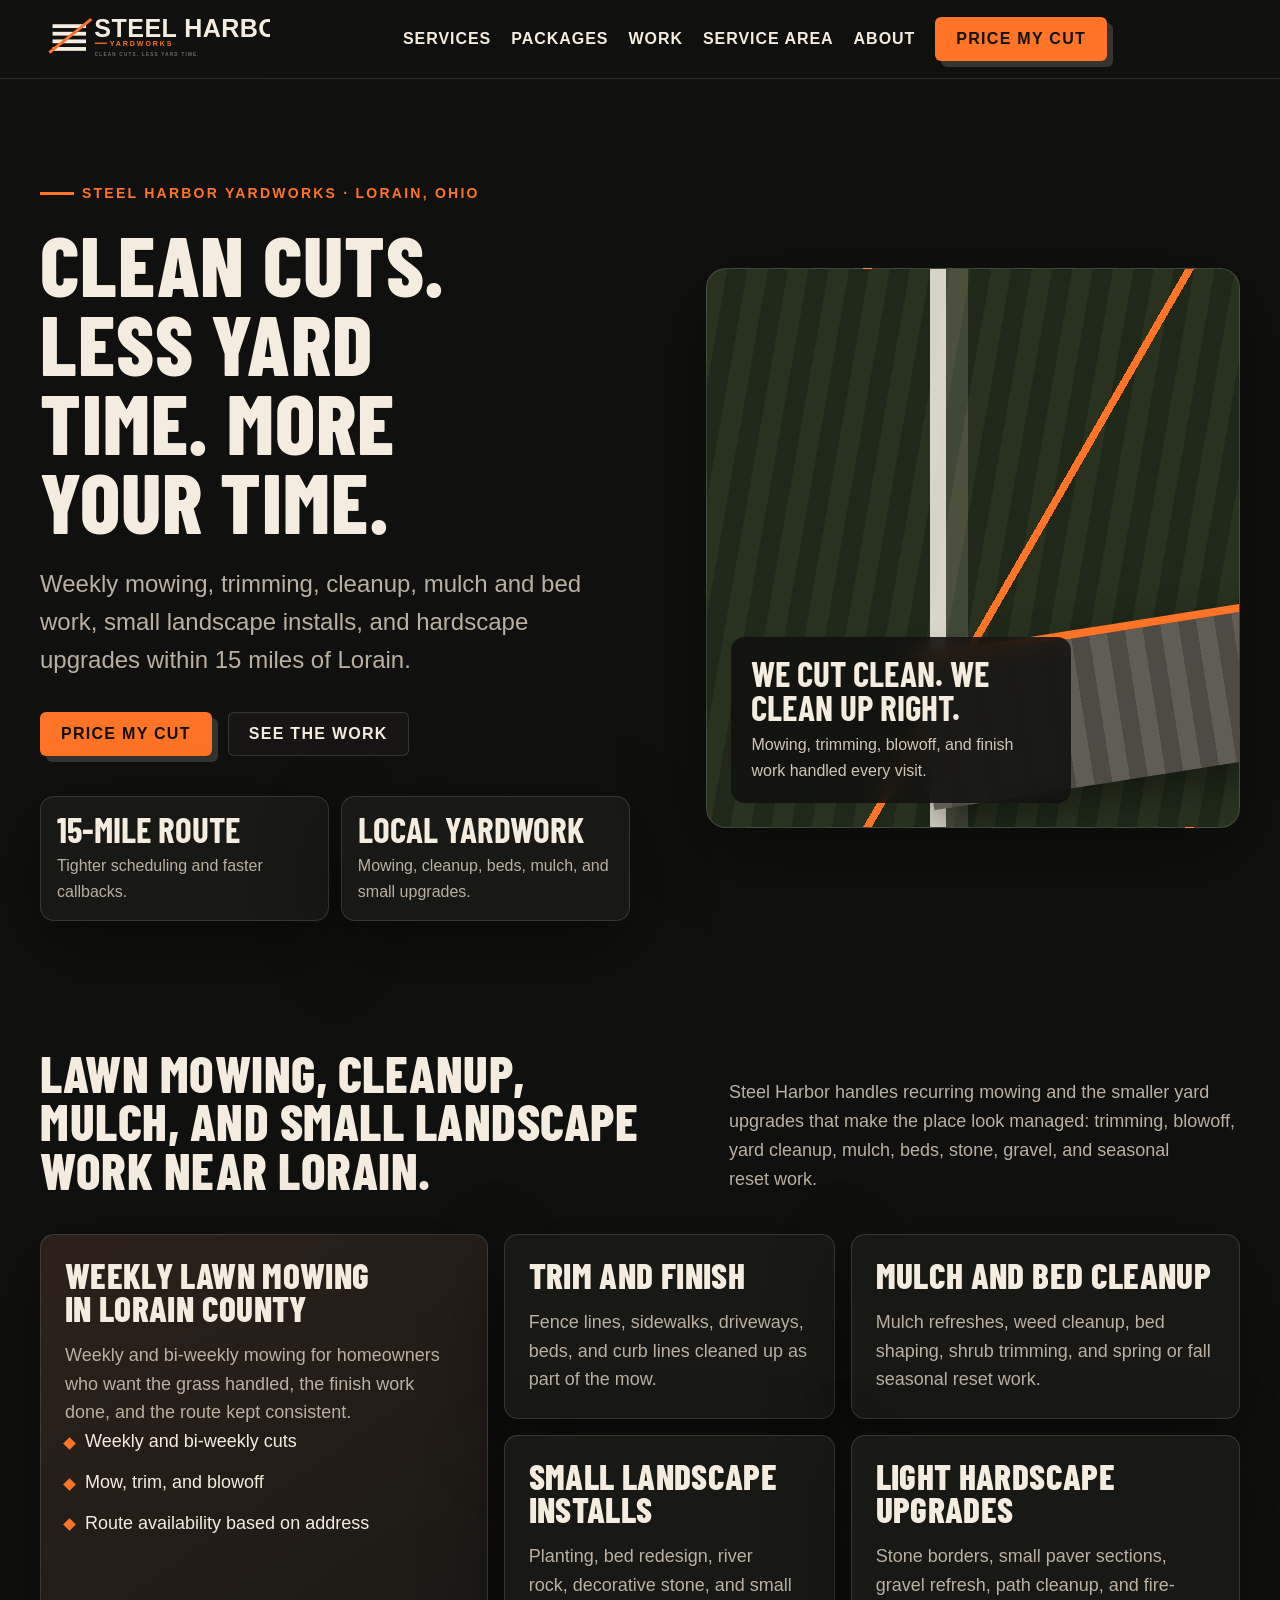
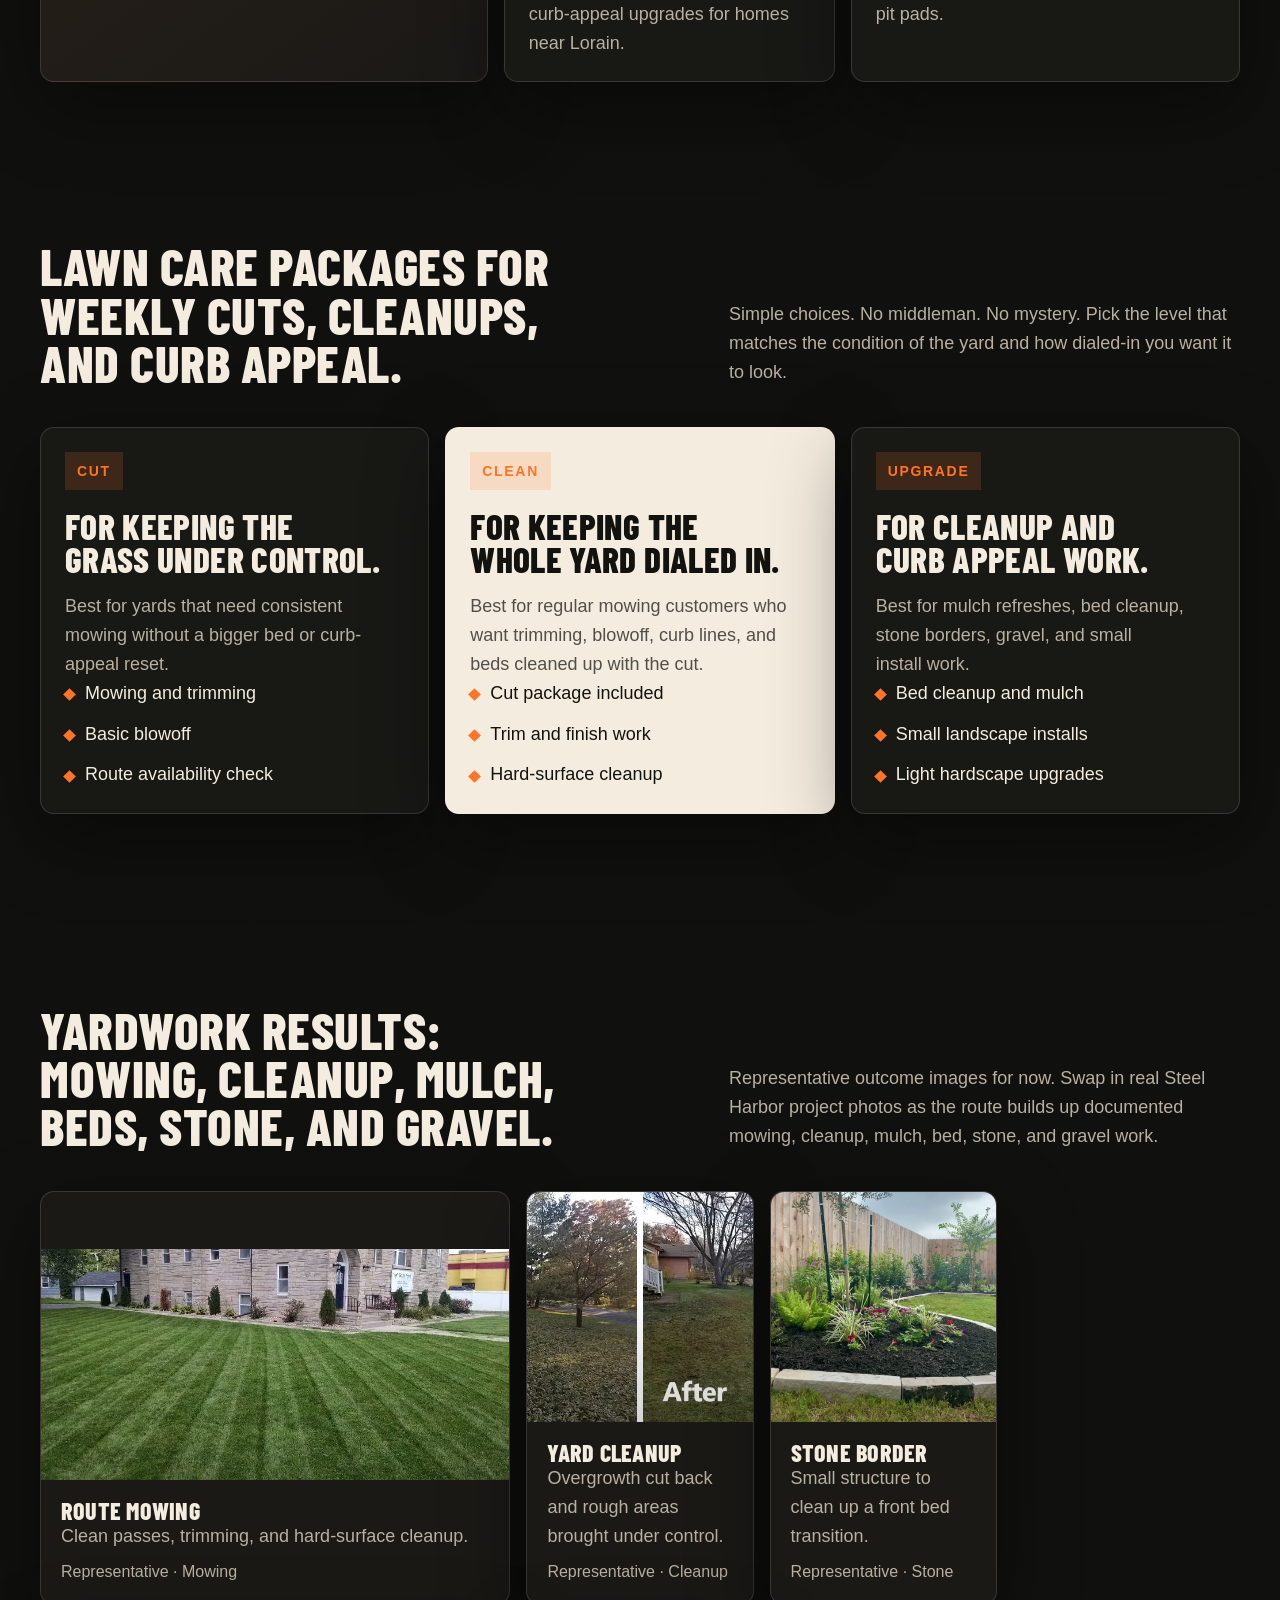
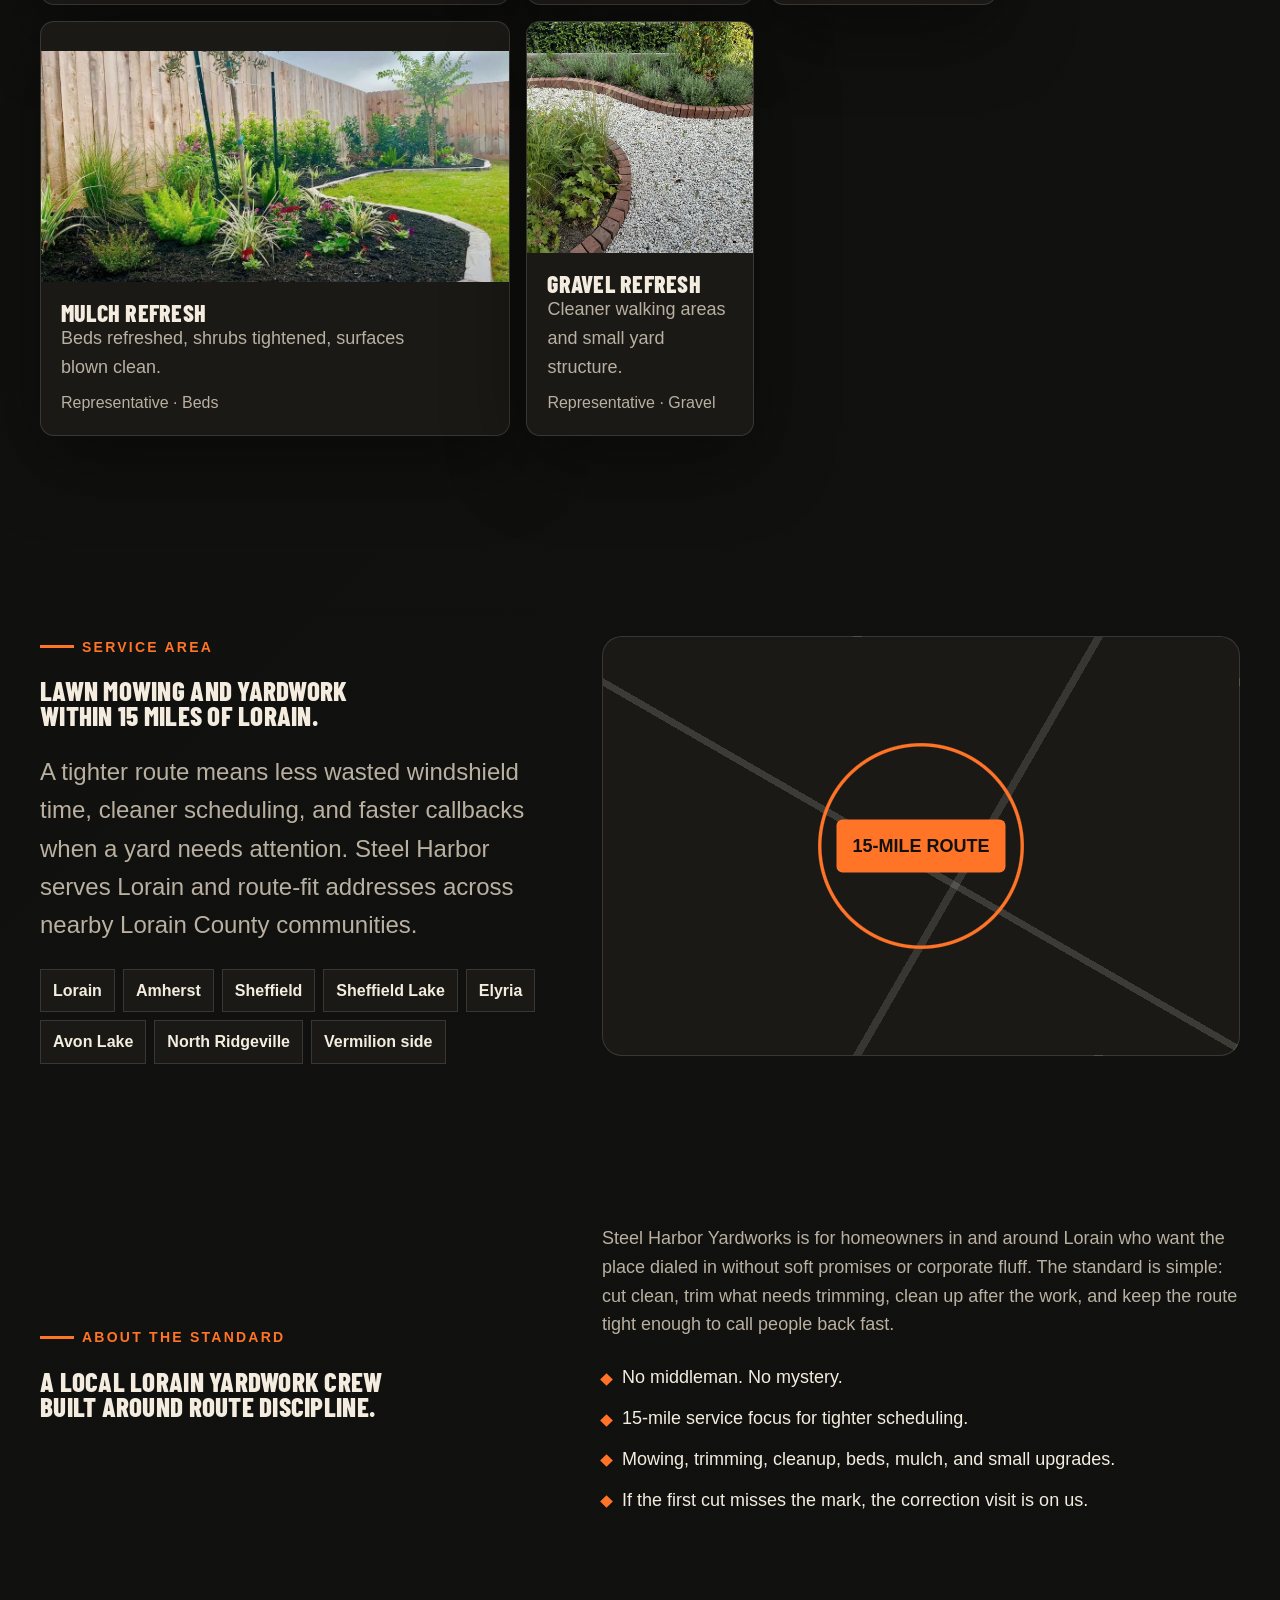
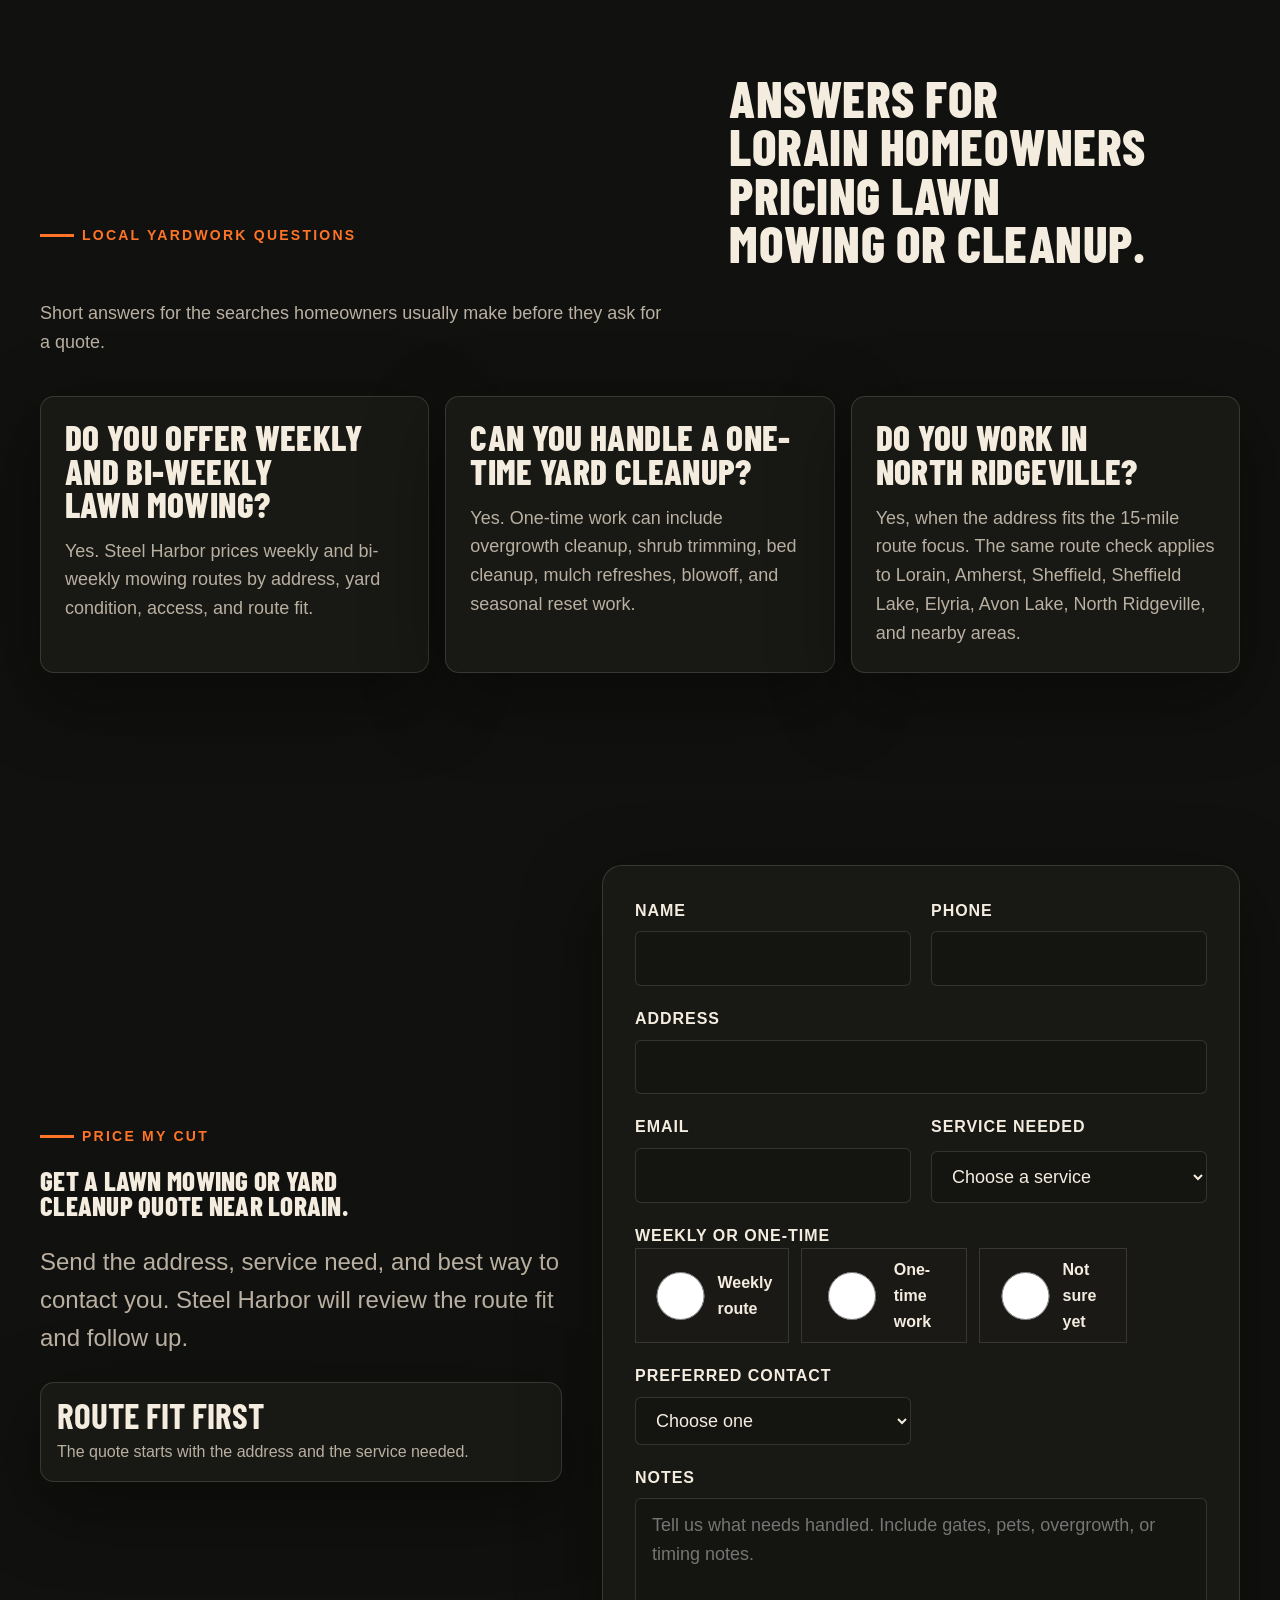
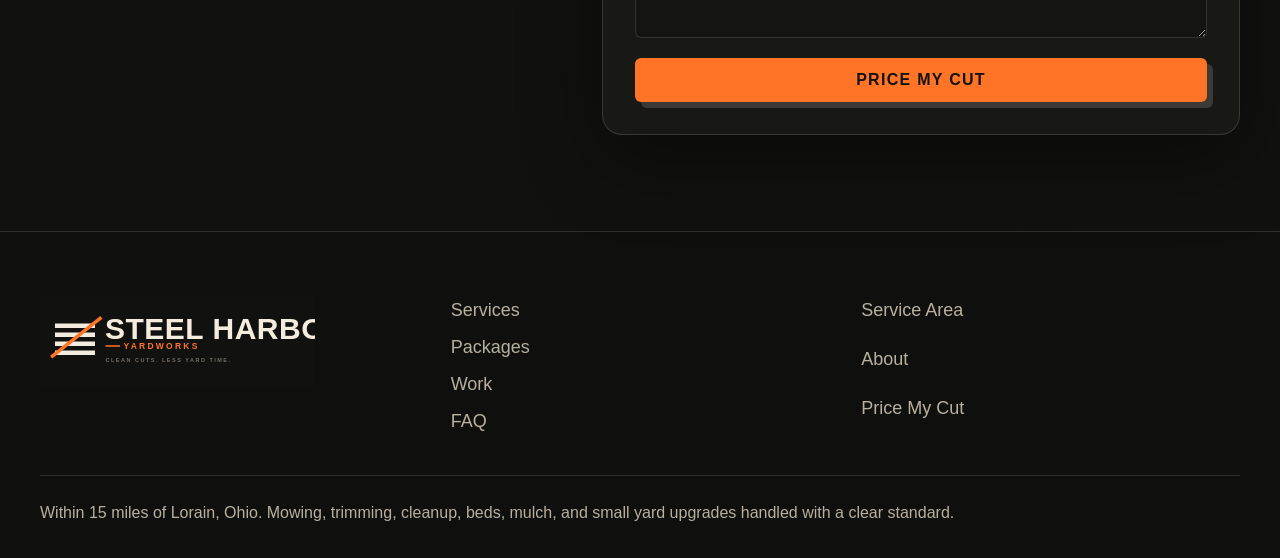
==== index.html @ 4956ce1b "Add supplied Steel Harbor logos and favicon" ====
<!doctype html>
<html lang="en" data-theme="dark">
  <head>
    <meta charset="utf-8" />
    <meta name="viewport" content="width=device-width, initial-scale=1" />
    <title>Lawn Mowing & Yardwork in Lorain, OH | Steel Harbor Yardworks</title>
    <meta name="description" content="Steel Harbor Yardworks provides weekly lawn mowing, trimming, mulch and bed cleanup, seasonal yard cleanup, small landscape installs, and light hardscape upgrades within 15 miles of Lorain, Ohio." />
    <meta name="robots" content="index, follow, max-image-preview:large" />
    <link rel="canonical" href="https://steelharboryardworks.com/" />
    <link rel="icon" href="/favicon.ico" sizes="32x32" />
    <link rel="icon" type="image/png" href="/assets/logos/favicon-192.png" sizes="192x192" />
    <link rel="apple-touch-icon" href="/assets/logos/apple-touch-icon.png" />
    <link rel="manifest" href="/site.webmanifest" />
    <meta property="og:title" content="Lawn Mowing & Yardwork in Lorain, OH | Steel Harbor Yardworks" />
    <meta property="og:description" content="Weekly mowing, cleanup, mulch and bed work, small installs, and light hardscape upgrades within 15 miles of Lorain." />
    <meta property="og:type" content="website" />
    <meta property="og:url" content="https://steelharboryardworks.com/" />
    <meta property="og:image" content="https://steelharboryardworks.com/assets/mowing-stripes.webp" />
    <meta name="twitter:card" content="summary_large_image" />
    <link rel="stylesheet" href="styles.css" />
    <script type="application/ld+json">
      {
        "@context": "https://schema.org",
        "@type": ["LocalBusiness", "HomeAndConstructionBusiness"],
        "name": "Steel Harbor Yardworks",
        "url": "https://steelharboryardworks.com/",
        "image": "https://steelharboryardworks.com/assets/logos/steel-harbor-horizontal.png",
        "logo": "https://steelharboryardworks.com/assets/logos/steel-harbor-horizontal.png",
        "description": "Lawn mowing, trimming, mulch, bed cleanup, small landscape installs, seasonal yard cleanup, and light hardscape upgrades within 15 miles of Lorain, Ohio.",
        "priceRange": "Request quote",
        "areaServed": [
          { "@type": "City", "name": "Lorain, Ohio" },
          { "@type": "City", "name": "Amherst, Ohio" },
          { "@type": "City", "name": "Sheffield, Ohio" },
          { "@type": "City", "name": "Sheffield Lake, Ohio" },
          { "@type": "City", "name": "Elyria, Ohio" },
          { "@type": "City", "name": "Avon Lake, Ohio" },
          { "@type": "City", "name": "North Ridgeville, Ohio" },
          { "@type": "AdministrativeArea", "name": "Lorain County, Ohio" }
        ],
        "hasOfferCatalog": {
          "@type": "OfferCatalog",
          "name": "Lawn mowing and yardwork services",
          "itemListElement": [
            { "@type": "Offer", "itemOffered": { "@type": "Service", "name": "Weekly lawn mowing", "areaServed": "Lorain County, Ohio" } },
            { "@type": "Offer", "itemOffered": { "@type": "Service", "name": "Mulch and bed cleanup", "areaServed": "Lorain County, Ohio" } },
            { "@type": "Offer", "itemOffered": { "@type": "Service", "name": "Seasonal yard cleanup", "areaServed": "Lorain County, Ohio" } },
            { "@type": "Offer", "itemOffered": { "@type": "Service", "name": "Small landscape installs", "areaServed": "Lorain County, Ohio" } },
            { "@type": "Offer", "itemOffered": { "@type": "Service", "name": "Light hardscape upgrades", "areaServed": "Lorain County, Ohio" } }
          ]
        },
        "potentialAction": {
          "@type": "ContactAction",
          "target": "https://steelharboryardworks.com/#price-my-cut",
          "name": "Price My Cut"
        }
      }
    </script>
    <script type="application/ld+json">
      {
        "@context": "https://schema.org",
        "@type": "FAQPage",
        "mainEntity": [
          {
            "@type": "Question",
            "name": "What lawn care services does Steel Harbor Yardworks offer?",
            "acceptedAnswer": {
              "@type": "Answer",
              "text": "Steel Harbor Yardworks offers weekly and bi-weekly lawn mowing, trimming, blowoff, mulch and bed cleanup, seasonal yard cleanup, small landscape installs, gravel refreshes, stone borders, and light hardscape upgrades."
            }
          },
          {
            "@type": "Question",
            "name": "What areas does Steel Harbor Yardworks serve?",
            "acceptedAnswer": {
              "@type": "Answer",
              "text": "Steel Harbor Yardworks focuses on addresses within 15 miles of Lorain, Ohio, including nearby communities such as Amherst, Sheffield, Sheffield Lake, Elyria, Avon Lake, North Ridgeville, and the Vermilion side when the route fits."
            }
          },
          {
            "@type": "Question",
            "name": "Can I request one-time yard cleanup instead of weekly mowing?",
            "acceptedAnswer": {
              "@type": "Answer",
              "text": "Yes. The quote form supports weekly route work, one-time cleanup, mulch and bed projects, small landscape installs, and light hardscape upgrades."
            }
          }
        ]
      }
    </script>
  </head>
  <body>
    <a class="skip-link" href="#main">Skip to content</a>
    <header class="site-header">
      <div class="container nav-wrap">
        <a class="brand" href="#main" aria-label="Steel Harbor Yardworks home">
          <img class="brand-logo" src="assets/logos/steel-harbor-horizontal.svg" width="1100" height="360" alt="Steel Harbor Yardworks logo with cream stencil lettering, safety-orange yardwork stripe mark, and the phrase Clean Cuts. Less Yard Time." />
        </a>
        <nav class="nav-links" data-nav aria-label="Main navigation">
          <a href="#services">Services</a>
          <a href="#packages">Packages</a>
          <a href="#work">Work</a>
          <a href="#service-area">Service Area</a>
          <a href="#about">About</a>
          <a class="btn btn-primary" href="#price-my-cut">Price My Cut</a>
        </nav>
        <div class="header-actions">
          <button class="menu-toggle" type="button" data-menu-toggle aria-expanded="false" aria-label="Open menu">Menu</button>
        </div>
      </div>
    </header>

    <main id="main">
      <section class="hero">
        <div class="container hero-grid">
          <div>
            <span class="eyebrow">Steel Harbor Yardworks · Lorain, Ohio</span>
            <h1>Clean cuts. Less yard time. More your time.</h1>
            <p class="hero-copy">Weekly mowing, trimming, cleanup, mulch and bed work, small landscape installs, and hardscape upgrades within 15 miles of Lorain.</p>
            <div class="hero-actions">
              <a class="btn btn-primary" href="#price-my-cut">Price My Cut</a>
              <a class="btn btn-secondary" href="#work">See the Work</a>
            </div>
            <div class="hero-proof" aria-label="Route and service focus">
              <div class="proof-tile"><strong>15-mile route</strong><span>Tighter scheduling and faster callbacks.</span></div>
              <div class="proof-tile"><strong>Local yardwork</strong><span>Mowing, cleanup, beds, mulch, and small upgrades.</span></div>
            </div>
          </div>
          <div class="yard-visual" role="img" aria-label="Industrial-style yardwork graphic showing dark mower stripe rows, sharp orange route lines, a clean hard-surface edge, and a card reading We cut clean. We clean up right.">
            <div class="visual-label"><b>We cut clean. We clean up right.</b><span>Mowing, trimming, blowoff, and finish work handled every visit.</span></div>
          </div>
        </div>
      </section>

      <section class="section section-tight" id="services">
        <div class="container">
          <div class="section-heading">
            <h2>Lawn mowing, cleanup, mulch, and small landscape work near Lorain.</h2>
            <p>Steel Harbor handles recurring mowing and the smaller yard upgrades that make the place look managed: trimming, blowoff, yard cleanup, mulch, beds, stone, gravel, and seasonal reset work.</p>
          </div>
          <div class="service-grid">
            <article class="card large">
              <h3>Weekly lawn mowing in Lorain County</h3>
              <p class="muted">Weekly and bi-weekly mowing for homeowners who want the grass handled, the finish work done, and the route kept consistent.</p>
              <ul>
                <li>Weekly and bi-weekly cuts</li>
                <li>Mow, trim, and blowoff</li>
                <li>Route availability based on address</li>
              </ul>
            </article>
            <article class="card"><h3>Trim and finish</h3><p class="muted">Fence lines, sidewalks, driveways, beds, and curb lines cleaned up as part of the mow.</p></article>
            <article class="card"><h3>Mulch and bed cleanup</h3><p class="muted">Mulch refreshes, weed cleanup, bed shaping, shrub trimming, and spring or fall seasonal reset work.</p></article>
            <article class="card"><h3>Small landscape installs</h3><p class="muted">Planting, bed redesign, river rock, decorative stone, and small curb-appeal upgrades for homes near Lorain.</p></article>
            <article class="card"><h3>Light hardscape upgrades</h3><p class="muted">Stone borders, small paver sections, gravel refresh, path cleanup, and fire-pit pads.</p></article>
          </div>
        </div>
      </section>

      <section class="section" id="packages">
        <div class="container">
          <div class="section-heading">
            <h2>Lawn care packages for weekly cuts, cleanups, and curb appeal.</h2>
            <p>Simple choices. No middleman. No mystery. Pick the level that matches the condition of the yard and how dialed-in you want it to look.</p>
          </div>
          <div class="packages">
            <article class="package">
              <span class="tag">Cut</span>
              <h3>For keeping the grass under control.</h3>
              <p class="muted">Best for yards that need consistent mowing without a bigger bed or curb-appeal reset.</p>
              <ul>
                <li>Mowing and trimming</li>
                <li>Basic blowoff</li>
                <li>Route availability check</li>
              </ul>
            </article>
            <article class="package featured">
              <span class="tag">Clean</span>
              <h3>For keeping the whole yard dialed in.</h3>
              <p class="muted">Best for regular mowing customers who want trimming, blowoff, curb lines, and beds cleaned up with the cut.</p>
              <ul>
                <li>Cut package included</li>
                <li>Trim and finish work</li>
                <li>Hard-surface cleanup</li>
              </ul>
            </article>
            <article class="package">
              <span class="tag">Upgrade</span>
              <h3>For cleanup and curb appeal work.</h3>
              <p class="muted">Best for mulch refreshes, bed cleanup, stone borders, gravel, and small install work.</p>
              <ul>
                <li>Bed cleanup and mulch</li>
                <li>Small landscape installs</li>
                <li>Light hardscape upgrades</li>
              </ul>
            </article>
          </div>
        </div>
      </section>

      <section class="section" id="work">
        <div class="container">
          <div class="section-heading">
            <h2>Yardwork results: mowing, cleanup, mulch, beds, stone, and gravel.</h2>
            <p>Representative outcome images for now. Swap in real Steel Harbor project photos as the route builds up documented mowing, cleanup, mulch, bed, stone, and gravel work.</p>
          </div>
          <div class="work-grid">
            <article class="work-card"><div class="work-art"><img src="assets/mowing-stripes.webp" width="900" height="400" alt="Freshly mowed residential lawn with alternating dark and light green stripe rows showing the clean finish expected from a weekly Steel Harbor mowing route." loading="lazy" decoding="async" /></div><div class="work-body"><h3>Route mowing</h3><p class="muted">Clean passes, trimming, and hard-surface cleanup.</p><p class="work-meta">Representative · Mowing</p></div></article>
            <article class="work-card"><div class="work-art"><img src="assets/yard-cleanup.webp" width="950" height="400" alt="Before-and-after style yard cleanup scene showing overgrown grass and rough edges brought back under control for a cleaner residential yard." loading="lazy" decoding="async" /></div><div class="work-body"><h3>Yard cleanup</h3><p class="muted">Overgrowth cut back and rough areas brought under control.</p><p class="work-meta">Representative · Cleanup</p></div></article>
            <article class="work-card"><div class="work-art"><img src="assets/stone-border.webp" width="1024" height="768" alt="Front landscape bed finished with a natural stone border that separates planting areas from the lawn and gives the yard a sharper curb-appeal edge." loading="lazy" decoding="async" /></div><div class="work-body"><h3>Stone border</h3><p class="muted">Small structure to clean up a front bed transition.</p><p class="work-meta">Representative · Stone</p></div></article>
            <article class="work-card"><div class="work-art"><img src="assets/mulch-bed.webp" width="1024" height="768" alt="Fresh mulch bed with decorative stone and planting detail showing the type of bed refresh and cleanup work Steel Harbor Yardworks can quote." loading="lazy" decoding="async" /></div><div class="work-body"><h3>Mulch refresh</h3><p class="muted">Beds refreshed, shrubs tightened, surfaces blown clean.</p><p class="work-meta">Representative · Beds</p></div></article>
            <article class="work-card"><div class="work-art"><img src="assets/gravel-path.webp" width="1200" height="900" alt="Clean gravel walking path through a landscaped yard showing a light hardscape refresh with defined edges and low-maintenance yard structure." loading="lazy" decoding="async" /></div><div class="work-body"><h3>Gravel refresh</h3><p class="muted">Cleaner walking areas and small yard structure.</p><p class="work-meta">Representative · Gravel</p></div></article>
          </div>
        </div>
      </section>

      <section class="section" id="service-area">
        <div class="container split">
          <div>
            <span class="eyebrow">Service area</span>
            <h2>Lawn mowing and yardwork within 15 miles of Lorain.</h2>
            <p class="hero-copy">A tighter route means less wasted windshield time, cleaner scheduling, and faster callbacks when a yard needs attention. Steel Harbor serves Lorain and route-fit addresses across nearby Lorain County communities.</p>
            <ul class="community-list" aria-label="Nearby communities">
              <li>Lorain</li><li>Amherst</li><li>Sheffield</li><li>Sheffield Lake</li><li>Elyria</li><li>Avon Lake</li><li>North Ridgeville</li><li>Vermilion side</li>
            </ul>
          </div>
          <div class="map-panel" role="img" aria-label="Abstract dark map panel showing a 15-mile Steel Harbor Yardworks route focus centered on Lorain and extending to nearby communities such as Amherst, Sheffield, Elyria, Avon Lake, and North Ridgeville."><span class="map-pin">15-mile route</span></div>
        </div>
      </section>

      <section class="section-tight" id="about">
        <div class="container split">
          <div>
            <span class="eyebrow">About the standard</span>
            <h2>A local Lorain yardwork crew built around route discipline.</h2>
          </div>
          <div>
            <p class="muted">Steel Harbor Yardworks is for homeowners in and around Lorain who want the place dialed in without soft promises or corporate fluff. The standard is simple: cut clean, trim what needs trimming, clean up after the work, and keep the route tight enough to call people back fast.</p>
            <ul class="check-list" style="margin-top: var(--space-6)">
              <li>No middleman. No mystery.</li>
              <li>15-mile service focus for tighter scheduling.</li>
              <li>Mowing, trimming, cleanup, beds, mulch, and small upgrades.</li>
              <li>If the first cut misses the mark, the correction visit is on us.</li>
            </ul>
          </div>
        </div>
      </section>

      <section class="section" id="faq">
        <div class="container">
          <div class="section-heading">
            <span class="eyebrow">Local yardwork questions</span>
            <h2>Answers for Lorain homeowners pricing lawn mowing or cleanup.</h2>
            <p>Short answers for the searches homeowners usually make before they ask for a quote.</p>
          </div>
          <div class="faq-grid">
            <article class="card">
              <h3>Do you offer weekly and bi-weekly lawn mowing?</h3>
              <p class="muted">Yes. Steel Harbor prices weekly and bi-weekly mowing routes by address, yard condition, access, and route fit.</p>
            </article>
            <article class="card">
              <h3>Can you handle a one-time yard cleanup?</h3>
              <p class="muted">Yes. One-time work can include overgrowth cleanup, shrub trimming, bed cleanup, mulch refreshes, blowoff, and seasonal reset work.</p>
            </article>
            <article class="card">
              <h3>Do you work in North Ridgeville?</h3>
              <p class="muted">Yes, when the address fits the 15-mile route focus. The same route check applies to Lorain, Amherst, Sheffield, Sheffield Lake, Elyria, Avon Lake, North Ridgeville, and nearby areas.</p>
            </article>
          </div>
        </div>
      </section>

      <section class="section" id="price-my-cut">
        <div class="container split">
          <div>
            <span class="eyebrow">Price My Cut</span>
            <h2>Get a lawn mowing or yard cleanup quote near Lorain.</h2>
            <p class="hero-copy">Send the address, service need, and best way to contact you. Steel Harbor will review the route fit and follow up.</p>
            <div class="proof-tile" style="margin-top: var(--space-6)"><strong>Route fit first</strong><span>The quote starts with the address and the service needed.</span></div>
          </div>
          <div class="quote-panel">
            <div class="form-success" data-form-success role="status">Request sent. Steel Harbor will review the route fit and follow up.</div>
            <div class="form-success form-error" data-form-error role="alert">Something blocked the request. Please try again or contact Steel Harbor directly.</div>
            <form class="quote-form" data-quote-form action="https://docs.google.com/forms/d/e/1FAIpQLSebJcfA4CZGPn6Oiw_0mOjgu5x2uIHg3BtmEXinSyl1VGC9Zw/formResponse" method="POST" target="google-form-target">
              <div class="form-grid">
                <div class="field"><label for="name">Name</label><input id="name" name="entry.380164469" autocomplete="name" required /></div>
                <div class="field"><label for="phone">Phone</label><input id="phone" name="entry.495013163" autocomplete="tel" required /></div>
                <div class="field full"><label for="address">Address</label><input id="address" name="entry.934082179" autocomplete="street-address" required /></div>
                <div class="field"><label for="email">Email</label><input id="email" name="entry.255817259" type="email" autocomplete="email" required /></div>
                <div class="field"><label for="service">Service needed</label><select id="service" name="entry.505309760" required><option value="">Choose a service</option><option>Weekly mowing</option><option>Mulch and bed cleanup</option><option>Small landscape install</option><option>Light hardscaping</option><option>Seasonal cleanup</option></select></div>
                <fieldset class="field full"><legend>Weekly or one-time</legend><div class="radio-row"><label><input type="radio" name="entry.1292234594" value="Weekly route" required /> Weekly route</label><label><input type="radio" name="entry.1292234594" value="One-time work" /> One-time work</label><label><input type="radio" name="entry.1292234594" value="Not sure yet" /> Not sure yet</label></div></fieldset>
                <div class="field"><label for="contact">Preferred contact</label><select id="contact" name="entry.1089194990" required><option value="">Choose one</option><option>Call</option><option>Text</option><option>Email</option></select></div>
                <div class="field full"><label for="notes">Notes</label><textarea id="notes" name="entry.1612501971" placeholder="Tell us what needs handled. Include gates, pets, overgrowth, or timing notes."></textarea></div>
              </div>
              <button class="btn btn-primary" type="submit">Price My Cut</button>
            </form>
            <iframe class="form-target" name="google-form-target" title="Hidden form submission target" aria-hidden="true"></iframe>
          </div>
        </div>
      </section>
    </main>

    <footer class="site-footer">
      <div class="container footer-grid">
        <div><a class="brand" href="#main" aria-label="Steel Harbor Yardworks home"><img class="brand-logo footer-logo" src="assets/logos/steel-harbor-horizontal.svg" width="1100" height="360" alt="Steel Harbor Yardworks logo with bold stencil wordmark, orange cut-stripe mark, and Clean Cuts. Less Yard Time. tagline." /></a></div>
        <ul class="footer-links" aria-label="Footer sections"><li><a href="#services">Services</a></li><li><a href="#packages">Packages</a></li><li><a href="#work">Work</a></li><li><a href="#faq">FAQ</a></li></ul>
        <ul class="footer-links" aria-label="Footer quote links"><li><a href="#service-area">Service Area</a></li><li><a href="#about">About</a></li><li><a href="#price-my-cut">Price My Cut</a></li></ul>
      </div>
      <div class="container fine-print">Within 15 miles of Lorain, Ohio. Mowing, trimming, cleanup, beds, mulch, and small yard upgrades handled with a clear standard.</div>
    </footer>
    <script src="script.js" defer></script>
  </body>
</html>
---- styles.css ----
@import url("https://api.fontshare.com/v2/css?f[]=satoshi@400,500,700,900&display=swap");
@import url("https://fonts.googleapis.com/css2?family=Barlow+Condensed:wght@600;700;800&display=swap");

:root,
[data-theme="light"] {
  --text-xs: clamp(0.75rem, 0.7rem + 0.25vw, 0.875rem);
  --text-sm: clamp(0.875rem, 0.8rem + 0.35vw, 1rem);
  --text-base: clamp(1rem, 0.95rem + 0.25vw, 1.125rem);
  --text-lg: clamp(1.125rem, 1rem + 0.75vw, 1.5rem);
  --text-xl: clamp(1.5rem, 1.2rem + 1.25vw, 2.25rem);
  --text-2xl: clamp(2rem, 1.2rem + 2.5vw, 3.5rem);
  --text-3xl: clamp(2.75rem, 1.25rem + 5vw, 6.25rem);
  --space-1: 0.25rem;
  --space-2: 0.5rem;
  --space-3: 0.75rem;
  --space-4: 1rem;
  --space-5: 1.25rem;
  --space-6: 1.5rem;
  --space-8: 2rem;
  --space-10: 2.5rem;
  --space-12: 3rem;
  --space-16: 4rem;
  --space-20: 5rem;
  --space-24: 6rem;
  --color-bg: #ebe7dd;
  --color-surface: #f6f1e7;
  --color-surface-2: #dfd8cc;
  --color-panel: #201f1b;
  --color-text: #171713;
  --color-text-muted: #5f5b52;
  --color-text-faint: #898174;
  --color-inverse: #f7f0e3;
  --color-accent: #f36b21;
  --color-accent-hover: #c84d12;
  --color-yellow: #f4c542;
  --color-steel: #2d3436;
  --color-green: #596f3f;
  --color-border: color-mix(in oklab, var(--color-text), transparent 84%);
  --radius-sm: 0.375rem;
  --radius-md: 0.5rem;
  --radius-lg: 0.875rem;
  --radius-xl: 1.25rem;
  --shadow-lg: 0 24px 80px rgb(20 16 10 / 0.18);
  --font-display: "Barlow Condensed", "Arial Narrow", sans-serif;
  --font-body: "Satoshi", "Inter", sans-serif;
}

[data-theme="dark"] {
  --color-bg: #11110f;
  --color-surface: #1a1916;
  --color-surface-2: #24221e;
  --color-panel: #f4eddf;
  --color-text: #f4eddf;
  --color-text-muted: #b9b0a1;
  --color-text-faint: #756f65;
  --color-inverse: #12120f;
  --color-accent: #ff7426;
  --color-accent-hover: #ff8e4e;
  --color-yellow: #f8ca45;
  --color-steel: #778186;
  --color-green: #8ea36a;
  --color-border: color-mix(in oklab, var(--color-text), transparent 86%);
  --shadow-lg: 0 24px 80px rgb(0 0 0 / 0.42);
}

*,
*::before,
*::after {
  box-sizing: border-box;
  margin: 0;
  padding: 0;
}

html {
  scroll-behavior: smooth;
  scroll-padding-top: var(--space-20);
  -webkit-text-size-adjust: none;
  text-size-adjust: none;
}

body {
  min-height: 100dvh;
  font-family: var(--font-body);
  font-size: var(--text-base);
  line-height: 1.6;
  color: var(--color-text);
  background:
    radial-gradient(circle at 10% -10%, color-mix(in oklab, var(--color-accent), transparent 84%), transparent 28rem),
    linear-gradient(135deg, color-mix(in oklab, var(--color-bg), black 3%), var(--color-bg));
  text-rendering: optimizeLegibility;
  -webkit-font-smoothing: antialiased;
}

img,
svg {
  display: block;
  max-width: 100%;
}

button,
input,
textarea,
select {
  font: inherit;
  color: inherit;
}

button {
  cursor: pointer;
}

a {
  color: inherit;
  text-decoration: none;
}

p,
li {
  max-width: 72ch;
  text-wrap: pretty;
}

h1,
h2,
h3 {
  font-family: var(--font-display);
  font-weight: 800;
  line-height: 0.94;
  letter-spacing: 0.01em;
  text-transform: uppercase;
  text-wrap: balance;
  overflow-wrap: break-word;
}

:focus-visible {
  outline: 2px solid var(--color-accent);
  outline-offset: 3px;
  border-radius: var(--radius-sm);
}

.skip-link {
  position: absolute;
  left: var(--space-4);
  top: var(--space-4);
  z-index: 100;
  transform: translateY(-150%);
  padding: var(--space-3) var(--space-4);
  background: var(--color-accent);
  color: #11110f;
  font-weight: 900;
}

.skip-link:focus {
  transform: translateY(0);
}

.container {
  width: min(100% - var(--space-8), 1200px);
  margin-inline: auto;
}

.site-header {
  position: sticky;
  top: 0;
  z-index: 50;
  border-bottom: 1px solid var(--color-border);
  background: color-mix(in oklab, var(--color-bg), transparent 8%);
  backdrop-filter: blur(18px);
}

.nav-wrap {
  min-height: 78px;
  display: flex;
  align-items: center;
  justify-content: space-between;
  gap: var(--space-4);
}

.brand {
  display: inline-flex;
  align-items: center;
  gap: var(--space-3);
  font-family: var(--font-display);
  font-size: var(--text-lg);
  font-weight: 800;
  line-height: 0.9;
  letter-spacing: 0.04em;
  text-transform: uppercase;
}

.brand-logo {
  width: clamp(170px, 18vw, 230px);
  height: auto;
  border-radius: 0;
}

.footer-logo {
  width: clamp(190px, 22vw, 275px);
}

.brand svg {
  width: 46px;
  color: var(--color-accent);
}

.brand small {
  display: block;
  font-family: var(--font-body);
  font-size: 0.68rem;
  font-weight: 900;
  letter-spacing: 0.18em;
  color: var(--color-text-muted);
}

.nav-links {
  display: flex;
  align-items: center;
  gap: var(--space-5);
  font-size: var(--text-sm);
  font-weight: 900;
  text-transform: uppercase;
  letter-spacing: 0.06em;
}

.nav-links a {
  position: relative;
  min-height: 44px;
  display: inline-flex;
  align-items: center;
}

.nav-links a:not(.btn)::after {
  content: "";
  position: absolute;
  left: 0;
  bottom: 0.55rem;
  width: 100%;
  height: 2px;
  transform: scaleX(0);
  transform-origin: left;
  background: var(--color-accent);
  transition: transform 180ms cubic-bezier(0.16, 1, 0.3, 1);
}

.nav-links a:hover::after,
.nav-links a[aria-current="page"]::after {
  transform: scaleX(1);
}

.header-actions {
  display: flex;
  align-items: center;
  gap: var(--space-3);
}

.menu-toggle {
  min-width: 44px;
  min-height: 44px;
  border: 1px solid var(--color-border);
  border-radius: var(--radius-full);
  background: var(--color-surface);
  color: var(--color-text);
}

.menu-toggle {
  display: none;
}

.btn {
  min-height: 44px;
  display: inline-flex;
  align-items: center;
  justify-content: center;
  gap: var(--space-2);
  padding: var(--space-3) var(--space-5);
  border: 1px solid transparent;
  border-radius: var(--radius-sm);
  font-size: var(--text-sm);
  font-weight: 900;
  line-height: 1;
  text-transform: uppercase;
  letter-spacing: 0.08em;
  transition:
    transform 180ms cubic-bezier(0.16, 1, 0.3, 1),
    background 180ms cubic-bezier(0.16, 1, 0.3, 1),
    color 180ms cubic-bezier(0.16, 1, 0.3, 1);
}

.btn:hover {
  transform: translateY(-1px);
}

.btn-primary {
  background: var(--color-accent);
  color: #12120f;
  box-shadow: 6px 6px 0 color-mix(in oklab, var(--color-text), transparent 84%);
}

.btn-primary:hover {
  background: var(--color-accent-hover);
}

.btn-secondary {
  border-color: var(--color-border);
  background: color-mix(in oklab, var(--color-surface), transparent 16%);
}

.hero {
  padding: clamp(var(--space-16), 9vw, var(--space-24)) 0 var(--space-16);
}

.hero-grid {
  display: grid;
  grid-template-columns: minmax(0, 1.05fr) minmax(320px, 0.95fr);
  gap: clamp(var(--space-8), 6vw, var(--space-20));
  align-items: center;
}

.eyebrow {
  display: inline-flex;
  align-items: center;
  gap: var(--space-2);
  margin-bottom: var(--space-5);
  font-size: var(--text-xs);
  font-weight: 900;
  letter-spacing: 0.16em;
  text-transform: uppercase;
  color: var(--color-accent);
}

.eyebrow::before {
  content: "";
  width: 34px;
  height: 3px;
  background: currentColor;
}

.hero h1 {
  max-width: 11ch;
  font-size: var(--text-3xl);
}

.page-hero h1 {
  max-width: 13ch;
  font-size: var(--text-2xl);
}

.hero-copy {
  margin-top: var(--space-6);
  font-size: var(--text-lg);
  color: var(--color-text-muted);
}

.hero-actions {
  margin-top: var(--space-8);
  display: flex;
  flex-wrap: wrap;
  gap: var(--space-4);
}

.hero-proof {
  margin-top: var(--space-10);
  display: grid;
  grid-template-columns: repeat(2, minmax(0, 1fr));
  gap: var(--space-3);
}

.proof-tile,
.card,
.package,
.quote-panel {
  border: 1px solid var(--color-border);
  background: color-mix(in oklab, var(--color-surface), transparent 4%);
  box-shadow: var(--shadow-lg);
}

.proof-tile {
  padding: var(--space-4);
  border-radius: var(--radius-lg);
}

.proof-tile strong,
.stat strong {
  display: block;
  font-family: var(--font-display);
  font-size: var(--text-xl);
  line-height: 0.92;
  text-transform: uppercase;
}

.proof-tile span,
.stat span {
  display: block;
  margin-top: var(--space-2);
  color: var(--color-text-muted);
  font-size: var(--text-sm);
}

.yard-visual {
  position: relative;
  min-height: 560px;
  overflow: hidden;
  border: 1px solid var(--color-border);
  border-radius: var(--radius-xl);
  background:
    linear-gradient(120deg, transparent 0 56%, var(--color-accent) 56% 57%, transparent 57%),
    repeating-linear-gradient(100deg, #29321f 0 20px, #1f2819 20px 40px),
    #20231b;
  box-shadow: var(--shadow-lg);
  isolation: isolate;
}

.yard-visual::before {
  content: "";
  position: absolute;
  inset: 0;
  background:
    linear-gradient(90deg, transparent 0 42%, #e9e3d6 42% 45%, #2c2a24 45% 49%, transparent 49%),
    radial-gradient(circle at 76% 20%, rgb(0 0 0 / 0.45), transparent 16rem);
  mix-blend-mode: screen;
  opacity: 0.9;
}

.yard-visual::after {
  content: "";
  position: absolute;
  right: -10%;
  bottom: 8%;
  width: 70%;
  height: 28%;
  transform: rotate(-9deg);
  border-top: 8px solid var(--color-accent);
  background: repeating-linear-gradient(90deg, #5f5d54 0 18px, #4d4b43 18px 36px);
  box-shadow: 0 18px 40px rgb(0 0 0 / 0.38);
}

.visual-label {
  position: absolute;
  left: var(--space-6);
  bottom: var(--space-6);
  z-index: 2;
  max-width: 340px;
  padding: var(--space-5);
  border-radius: var(--radius-lg);
  background: rgb(17 17 15 / 0.86);
  color: #f4eddf;
  backdrop-filter: blur(10px);
}

.visual-label b {
  display: block;
  font-family: var(--font-display);
  font-size: var(--text-xl);
  line-height: 0.95;
  text-transform: uppercase;
}

.visual-label span {
  display: block;
  margin-top: var(--space-2);
  color: #cfc6b8;
  font-size: var(--text-sm);
}

.section {
  padding: clamp(var(--space-12), 8vw, var(--space-24)) 0;
}

.section-tight {
  padding: clamp(var(--space-8), 6vw, var(--space-16)) 0;
}

.section-heading {
  display: grid;
  grid-template-columns: minmax(0, 0.9fr) minmax(260px, 0.7fr);
  gap: var(--space-8);
  align-items: end;
  margin-bottom: var(--space-10);
}

.section-heading h2 {
  font-size: var(--text-2xl);
}

.section-heading p,
.muted {
  color: var(--color-text-muted);
}

.service-grid {
  display: grid;
  grid-template-columns: 1.15fr 0.85fr 1fr;
  gap: var(--space-4);
}

.faq-grid {
  display: grid;
  grid-template-columns: repeat(3, minmax(0, 1fr));
  gap: var(--space-4);
}

.card,
.package {
  position: relative;
  overflow: hidden;
  padding: var(--space-6);
  border-radius: var(--radius-lg);
}

.card.large {
  grid-row: span 2;
  min-height: 360px;
  background:
    linear-gradient(145deg, color-mix(in oklab, var(--color-surface), var(--color-accent) 9%), var(--color-surface)),
    var(--color-surface);
}

.card h3,
.package h3 {
  margin-bottom: var(--space-4);
  font-size: var(--text-xl);
}

.card ul,
.package ul,
.check-list {
  display: grid;
  gap: var(--space-3);
  list-style: none;
}

.card li,
.package li,
.check-list li {
  position: relative;
  padding-left: var(--space-5);
}

.card li::before,
.package li::before,
.check-list li::before {
  content: "";
  position: absolute;
  left: 0;
  top: 0.65em;
  width: 9px;
  height: 9px;
  background: var(--color-accent);
  transform: rotate(45deg);
}

.packages {
  display: grid;
  grid-template-columns: repeat(3, minmax(0, 1fr));
  gap: var(--space-4);
}

.package {
  min-height: 100%;
}

.package.featured {
  background: var(--color-panel);
  color: var(--color-inverse);
}

.package.featured .muted {
  color: color-mix(in oklab, var(--color-inverse), transparent 28%);
}

.package .tag {
  display: inline-flex;
  margin-bottom: var(--space-5);
  padding: var(--space-2) var(--space-3);
  border-radius: var(--radius-full);
  background: color-mix(in oklab, var(--color-accent), transparent 84%);
  color: var(--color-accent);
  font-size: var(--text-xs);
  font-weight: 900;
  letter-spacing: 0.12em;
  text-transform: uppercase;
}

.proof-bar {
  display: grid;
  grid-template-columns: repeat(4, minmax(0, 1fr));
  gap: 1px;
  overflow: hidden;
  border: 1px solid var(--color-border);
  border-radius: var(--radius-xl);
  background: var(--color-border);
}

.proof-bar div {
  padding: var(--space-6);
  background: var(--color-panel);
  color: var(--color-inverse);
}

.proof-bar strong {
  display: block;
  font-family: var(--font-display);
  font-size: var(--text-lg);
  line-height: 0.95;
  text-transform: uppercase;
}

.proof-bar span {
  display: block;
  margin-top: var(--space-2);
  color: color-mix(in oklab, var(--color-inverse), transparent 28%);
  font-size: var(--text-sm);
}

.work-grid {
  display: grid;
  grid-template-columns: repeat(5, minmax(0, 1fr));
  gap: var(--space-4);
}

.work-card {
  min-height: 300px;
  display: flex;
  flex-direction: column;
  justify-content: flex-end;
  overflow: hidden;
  border-radius: var(--radius-lg);
  border: 1px solid var(--color-border);
  background: var(--color-surface);
  box-shadow: var(--shadow-lg);
}

.work-card:nth-child(1),
.work-card:nth-child(4) {
  grid-column: span 2;
}

.work-art {
  height: clamp(190px, 18vw, 248px);
  position: relative;
  overflow: hidden;
  background: var(--color-surface-2);
}

.work-art::after {
  content: "";
  position: absolute;
  inset: 0;
  background: linear-gradient(180deg, transparent 42%, rgb(17 17 15 / 0.18));
  pointer-events: none;
}

.work-art img {
  display: block;
  width: 100%;
  height: 100%;
  object-fit: cover;
  filter: saturate(0.86) contrast(1.05);
}

.work-body {
  padding: var(--space-5);
}

.work-body h3 {
  font-size: var(--text-lg);
}

.work-meta {
  margin-top: var(--space-2);
  color: var(--color-text-muted);
  font-size: var(--text-sm);
}

.steps {
  display: grid;
  grid-template-columns: repeat(3, minmax(0, 1fr));
  gap: var(--space-4);
  counter-reset: steps;
}

.step {
  padding: var(--space-6);
  border-top: 4px solid var(--color-accent);
  background: var(--color-surface);
  border-radius: 0 0 var(--radius-lg) var(--radius-lg);
}

.step::before {
  counter-increment: steps;
  content: "0" counter(steps);
  display: block;
  margin-bottom: var(--space-6);
  font-family: var(--font-display);
  font-size: var(--text-2xl);
  line-height: 0.85;
  color: var(--color-accent);
}

.split {
  display: grid;
  grid-template-columns: minmax(0, 0.9fr) minmax(320px, 1.1fr);
  gap: var(--space-10);
  align-items: center;
}

.map-panel {
  min-height: 420px;
  position: relative;
  overflow: hidden;
  border: 1px solid var(--color-border);
  border-radius: var(--radius-xl);
  background:
    radial-gradient(circle at 50% 50%, transparent 0 26%, var(--color-accent) 26.3% 26.9%, transparent 27.2%),
    linear-gradient(30deg, transparent 0 47%, color-mix(in oklab, var(--color-text), transparent 84%) 47% 48%, transparent 48%),
    linear-gradient(120deg, transparent 0 56%, color-mix(in oklab, var(--color-text), transparent 86%) 56% 57%, transparent 57%),
    var(--color-surface);
}

.map-pin {
  position: absolute;
  left: 50%;
  top: 50%;
  transform: translate(-50%, -50%);
  padding: var(--space-3) var(--space-4);
  border-radius: var(--radius-sm);
  background: var(--color-accent);
  color: #11110f;
  font-weight: 900;
  text-transform: uppercase;
}

.community-list {
  display: flex;
  flex-wrap: wrap;
  gap: var(--space-2);
  margin-top: var(--space-6);
  list-style: none;
}

.community-list li {
  padding: var(--space-2) var(--space-3);
  border: 1px solid var(--color-border);
  border-radius: var(--radius-full);
  background: var(--color-surface);
  font-size: var(--text-sm);
  font-weight: 700;
}

.cta-band {
  margin: var(--space-16) auto;
  padding: clamp(var(--space-8), 7vw, var(--space-16));
  border-radius: var(--radius-xl);
  background:
    linear-gradient(130deg, color-mix(in oklab, var(--color-accent), black 20%), var(--color-accent)),
    var(--color-accent);
  color: #11110f;
}

.cta-band h2 {
  max-width: 12ch;
  font-size: var(--text-2xl);
}

.cta-band p {
  margin-top: var(--space-4);
  color: rgb(17 17 15 / 0.74);
  font-weight: 700;
}

.cta-band .btn {
  margin-top: var(--space-8);
  background: #11110f;
  color: #f4eddf;
  box-shadow: none;
}

.page-hero {
  padding: clamp(var(--space-12), 8vw, var(--space-20)) 0 var(--space-10);
}

.page-hero-grid {
  display: grid;
  grid-template-columns: minmax(0, 1fr) minmax(280px, 0.65fr);
  gap: var(--space-8);
  align-items: end;
}

.stat-panel {
  display: grid;
  gap: var(--space-3);
}

.stat {
  padding: var(--space-5);
  border: 1px solid var(--color-border);
  border-radius: var(--radius-lg);
  background: var(--color-surface);
}

.details-grid {
  display: grid;
  grid-template-columns: 0.8fr 1.2fr;
  gap: var(--space-8);
}

.quote-panel {
  padding: var(--space-8);
  border-radius: var(--radius-xl);
}

.quote-form {
  display: grid;
  gap: var(--space-5);
}

.form-grid {
  display: grid;
  grid-template-columns: repeat(2, minmax(0, 1fr));
  gap: var(--space-5);
}

.field {
  display: grid;
  gap: var(--space-2);
}

.field.full {
  grid-column: 1 / -1;
}

label,
legend {
  font-size: var(--text-sm);
  font-weight: 900;
  text-transform: uppercase;
  letter-spacing: 0.06em;
}

input,
textarea,
select {
  width: 100%;
  min-height: 48px;
  padding: var(--space-3) var(--space-4);
  border: 1px solid var(--color-border);
  border-radius: var(--radius-sm);
  background: color-mix(in oklab, var(--color-bg), var(--color-surface) 35%);
}

textarea {
  min-height: 140px;
  resize: vertical;
}

fieldset {
  display: grid;
  gap: var(--space-3);
  border: 0;
}

.radio-row {
  display: flex;
  flex-wrap: wrap;
  gap: var(--space-3);
}

.radio-row label {
  display: inline-flex;
  min-height: 44px;
  align-items: center;
  gap: var(--space-2);
  padding: var(--space-2) var(--space-4);
  border: 1px solid var(--color-border);
  border-radius: var(--radius-full);
  background: var(--color-surface);
  letter-spacing: 0;
  text-transform: none;
}

.form-note,
.form-success {
  padding: var(--space-4);
  border-radius: var(--radius-md);
  background: color-mix(in oklab, var(--color-accent), transparent 86%);
  color: var(--color-text);
  font-size: var(--text-sm);
}

.form-success {
  display: none;
}

.form-error {
  background: color-mix(in oklab, var(--color-accent), var(--color-surface) 72%);
}

.form-success.is-visible {
  display: block;
}

.form-target {
  position: absolute;
  left: -9999px;
  width: 1px;
  height: 1px;
  opacity: 0;
  pointer-events: none;
}

.site-footer {
  padding: var(--space-16) 0 var(--space-8);
  border-top: 1px solid var(--color-border);
  background: color-mix(in oklab, var(--color-bg), black 4%);
}

.footer-grid {
  display: grid;
  grid-template-columns: 1fr 1fr 1fr;
  gap: var(--space-8);
}

.footer-links {
  display: grid;
  gap: var(--space-2);
  list-style: none;
}

.footer-links a {
  color: var(--color-text-muted);
}

.fine-print {
  margin-top: var(--space-10);
  padding-top: var(--space-6);
  border-top: 1px solid var(--color-border);
  color: var(--color-text-muted);
  font-size: var(--text-sm);
}

@media (max-width: 980px) {
  .nav-links {
    position: fixed;
    inset: 78px var(--space-4) auto;
    display: none;
    flex-direction: column;
    align-items: stretch;
    padding: var(--space-5);
    border: 1px solid var(--color-border);
    border-radius: var(--radius-lg);
    background: var(--color-surface);
    box-shadow: var(--shadow-lg);
  }

  .nav-links.is-open {
    display: flex;
  }

  .menu-toggle {
    display: inline-grid;
    place-items: center;
  }

  .hero-grid,
  .split,
  .page-hero-grid,
  .section-heading,
  .details-grid {
    grid-template-columns: 1fr;
  }

  .yard-visual {
    min-height: 420px;
  }

  .service-grid,
  .faq-grid,
  .packages,
  .steps,
  .proof-bar {
    grid-template-columns: repeat(2, minmax(0, 1fr));
  }

  .work-grid {
    grid-template-columns: repeat(2, minmax(0, 1fr));
  }

  .work-card:nth-child(n) {
    grid-column: auto;
  }
}

@media (max-width: 640px) {
  .container {
    width: min(100% - var(--space-5), 1200px);
  }

  .brand span {
    max-width: 9ch;
  }

  .header-actions .btn {
    display: none;
  }

  .hero-proof,
  .service-grid,
  .faq-grid,
  .packages,
  .steps,
  .proof-bar,
  .work-grid,
  .form-grid,
  .footer-grid {
    grid-template-columns: 1fr;
  }

  .hero h1 {
    font-size: clamp(2.45rem, 13.5vw, 3.75rem);
    max-width: 10.5ch;
  }

  .hero-actions .btn,
  .cta-band .btn,
  .quote-form .btn {
    width: 100%;
  }
}

@media (prefers-reduced-motion: reduce) {
  *,
  *::before,
  *::after {
    animation-duration: 0.01ms !important;
    animation-iteration-count: 1 !important;
    scroll-behavior: auto !important;
    transition-duration: 0.01ms !important;
  }
}
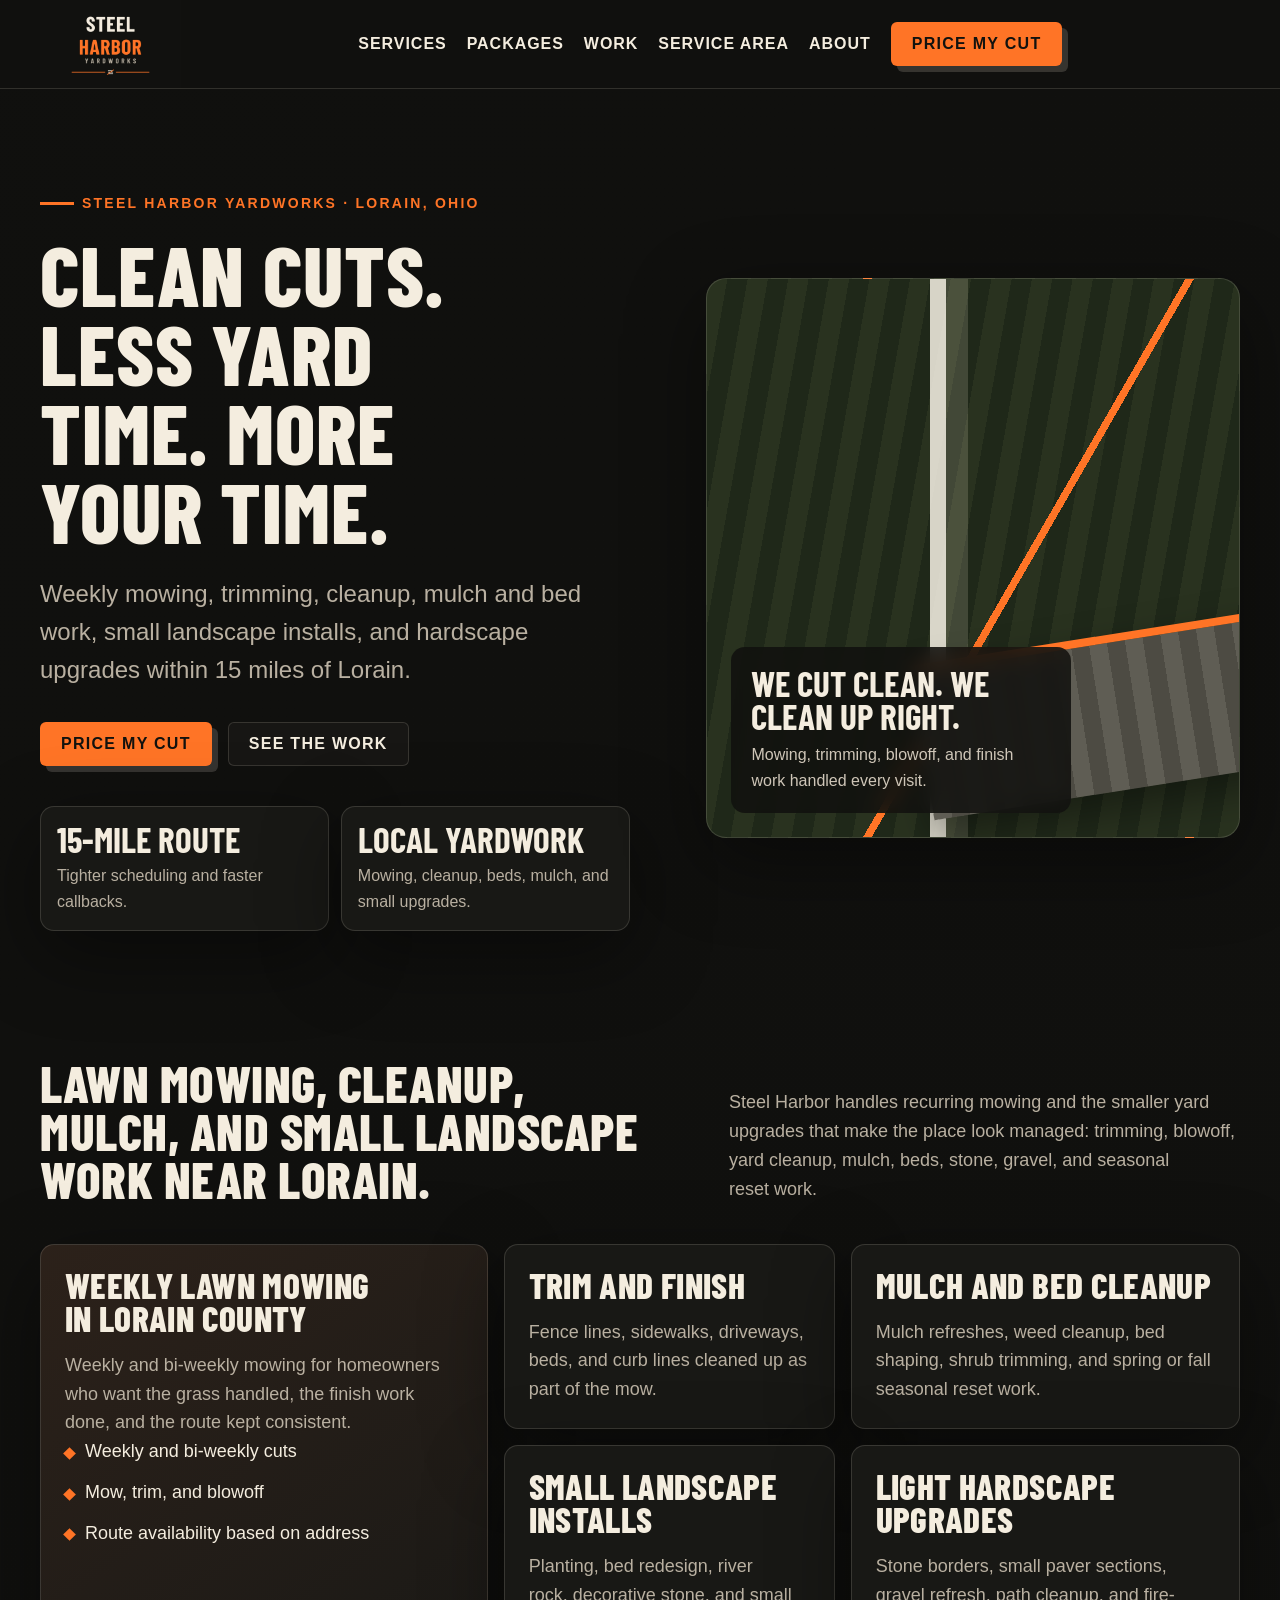
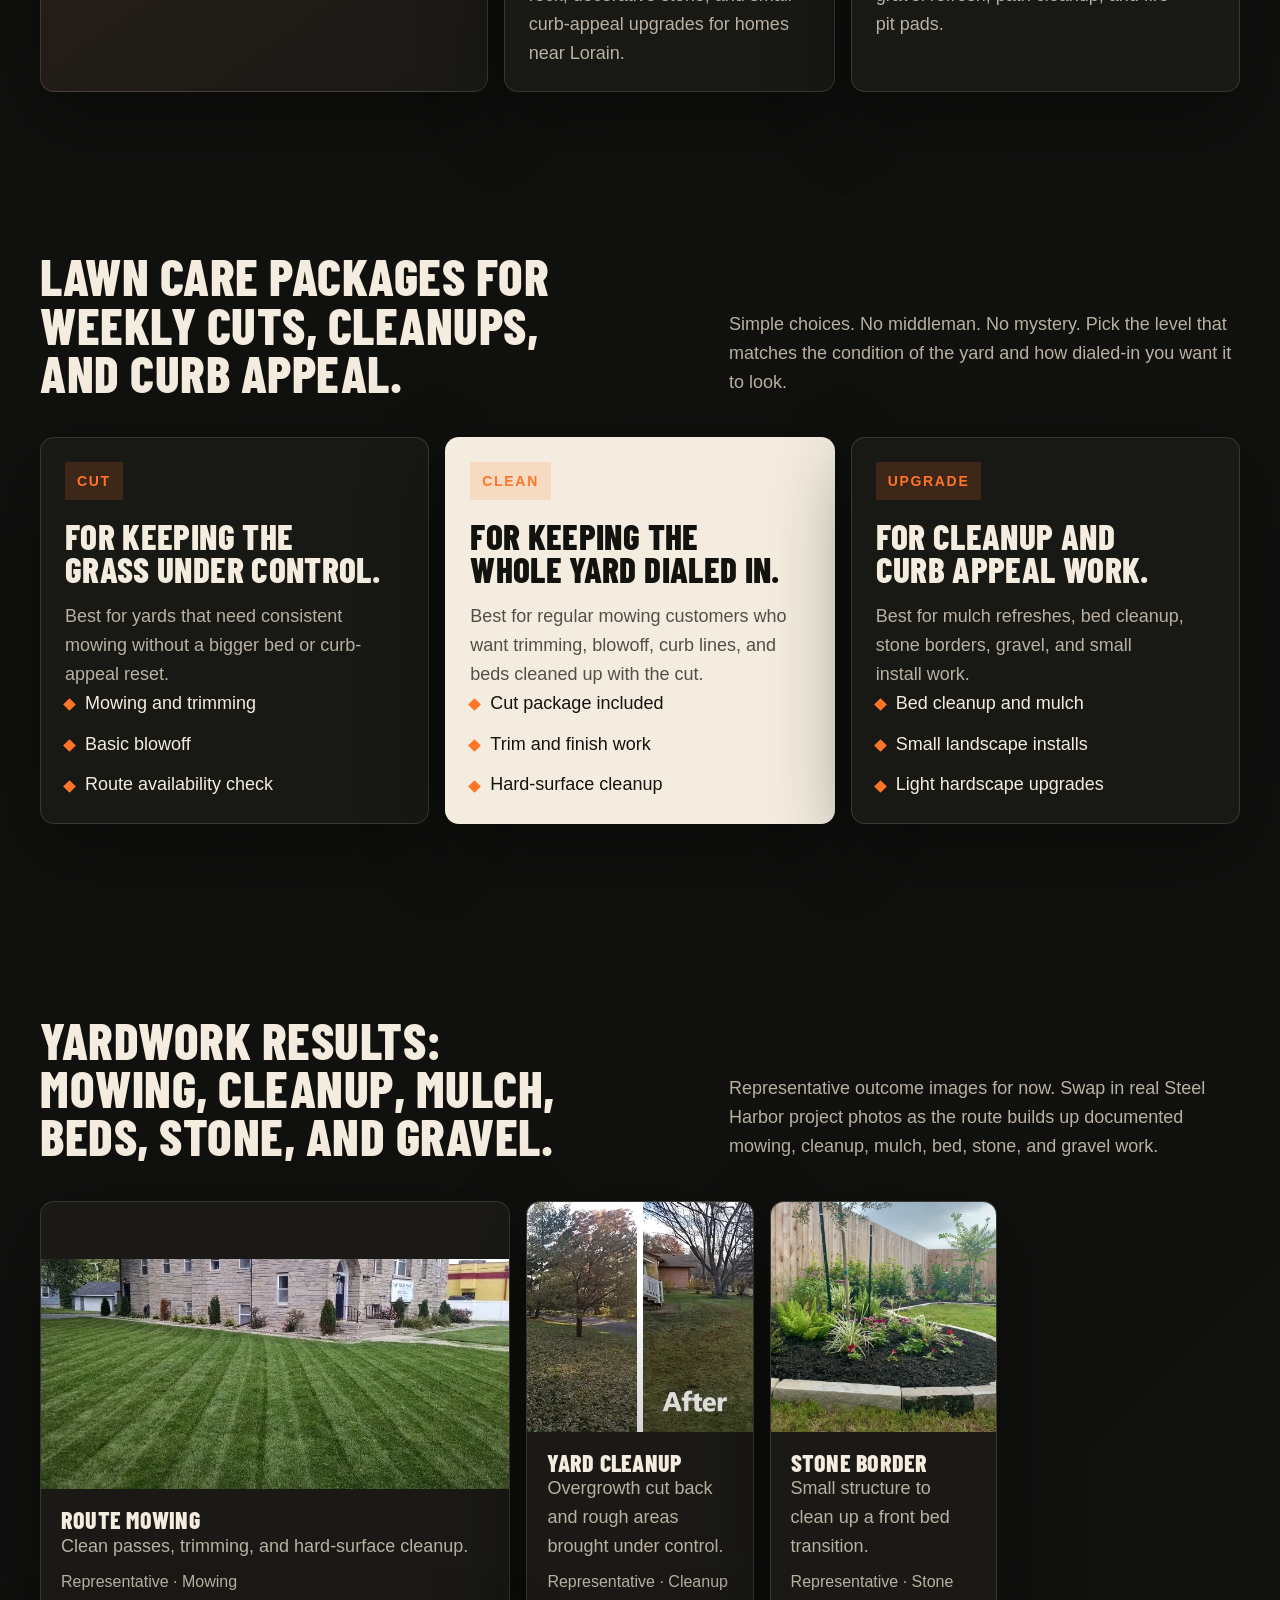
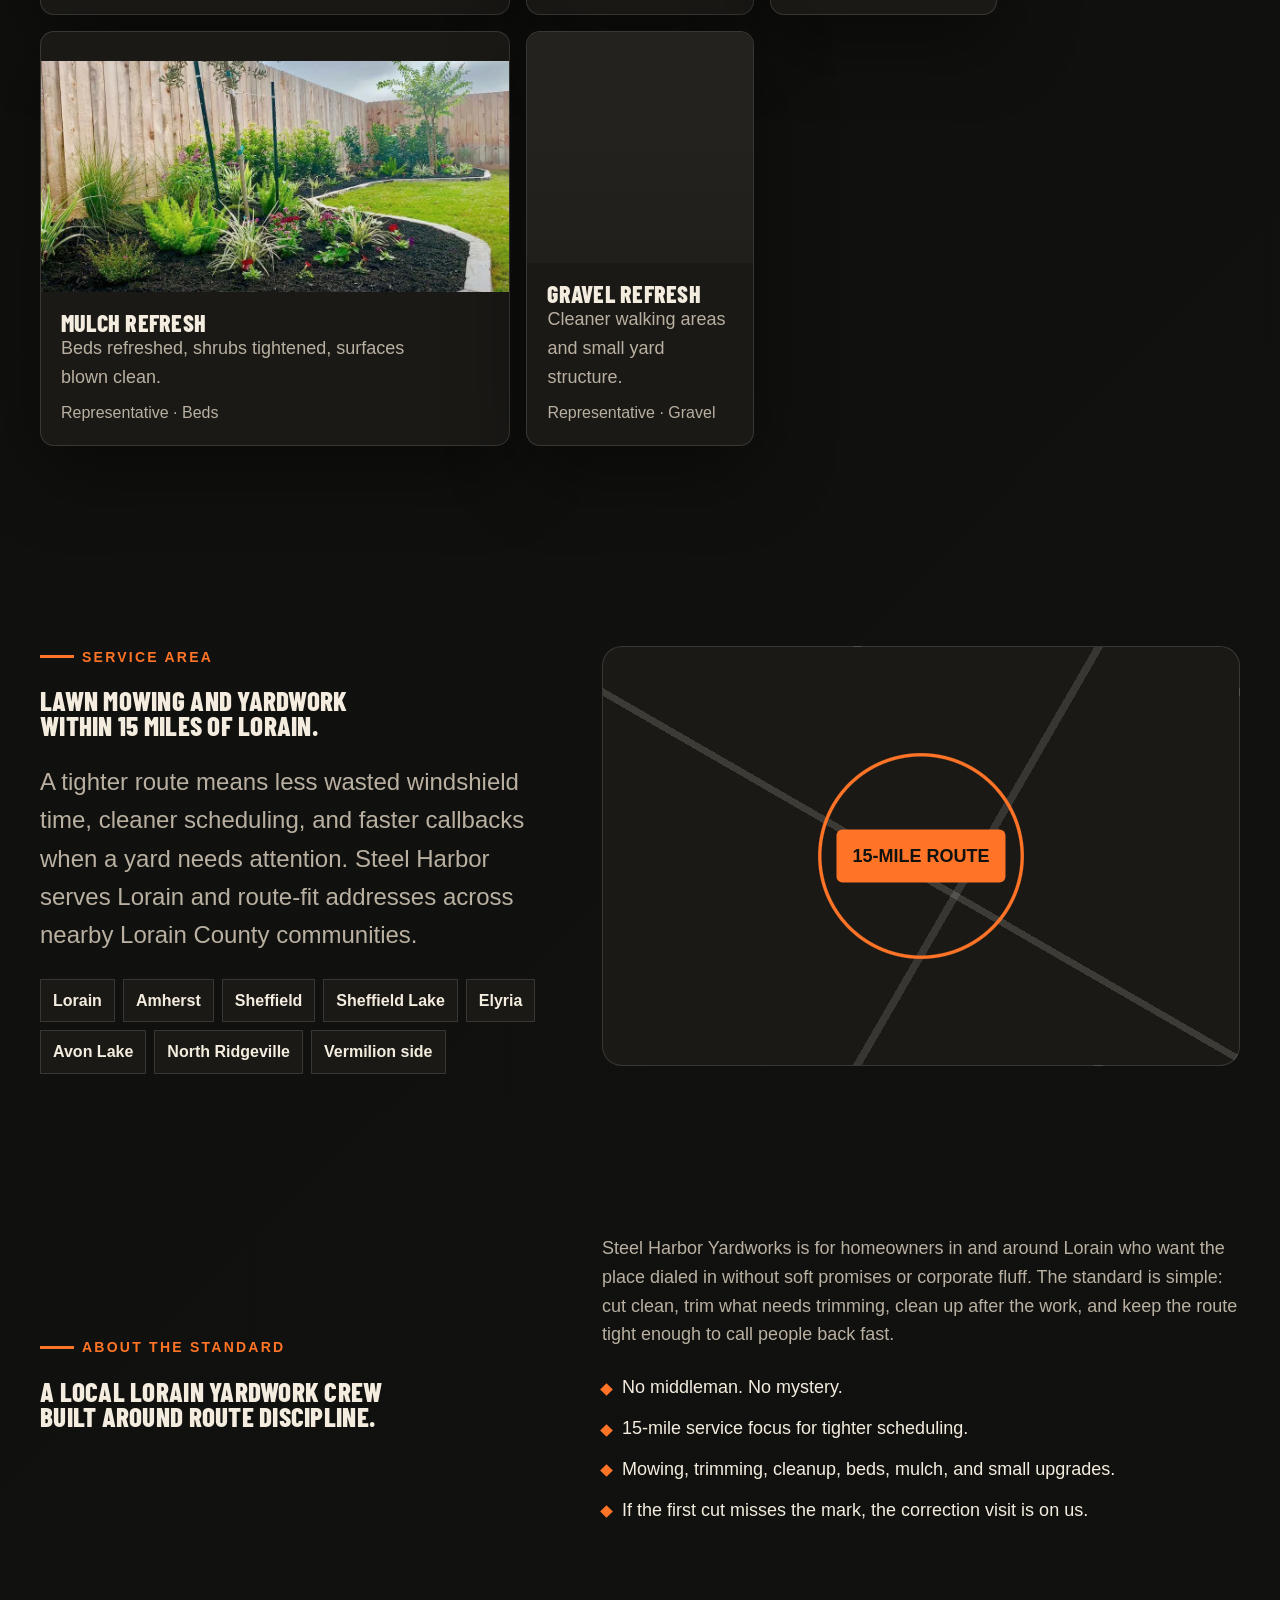
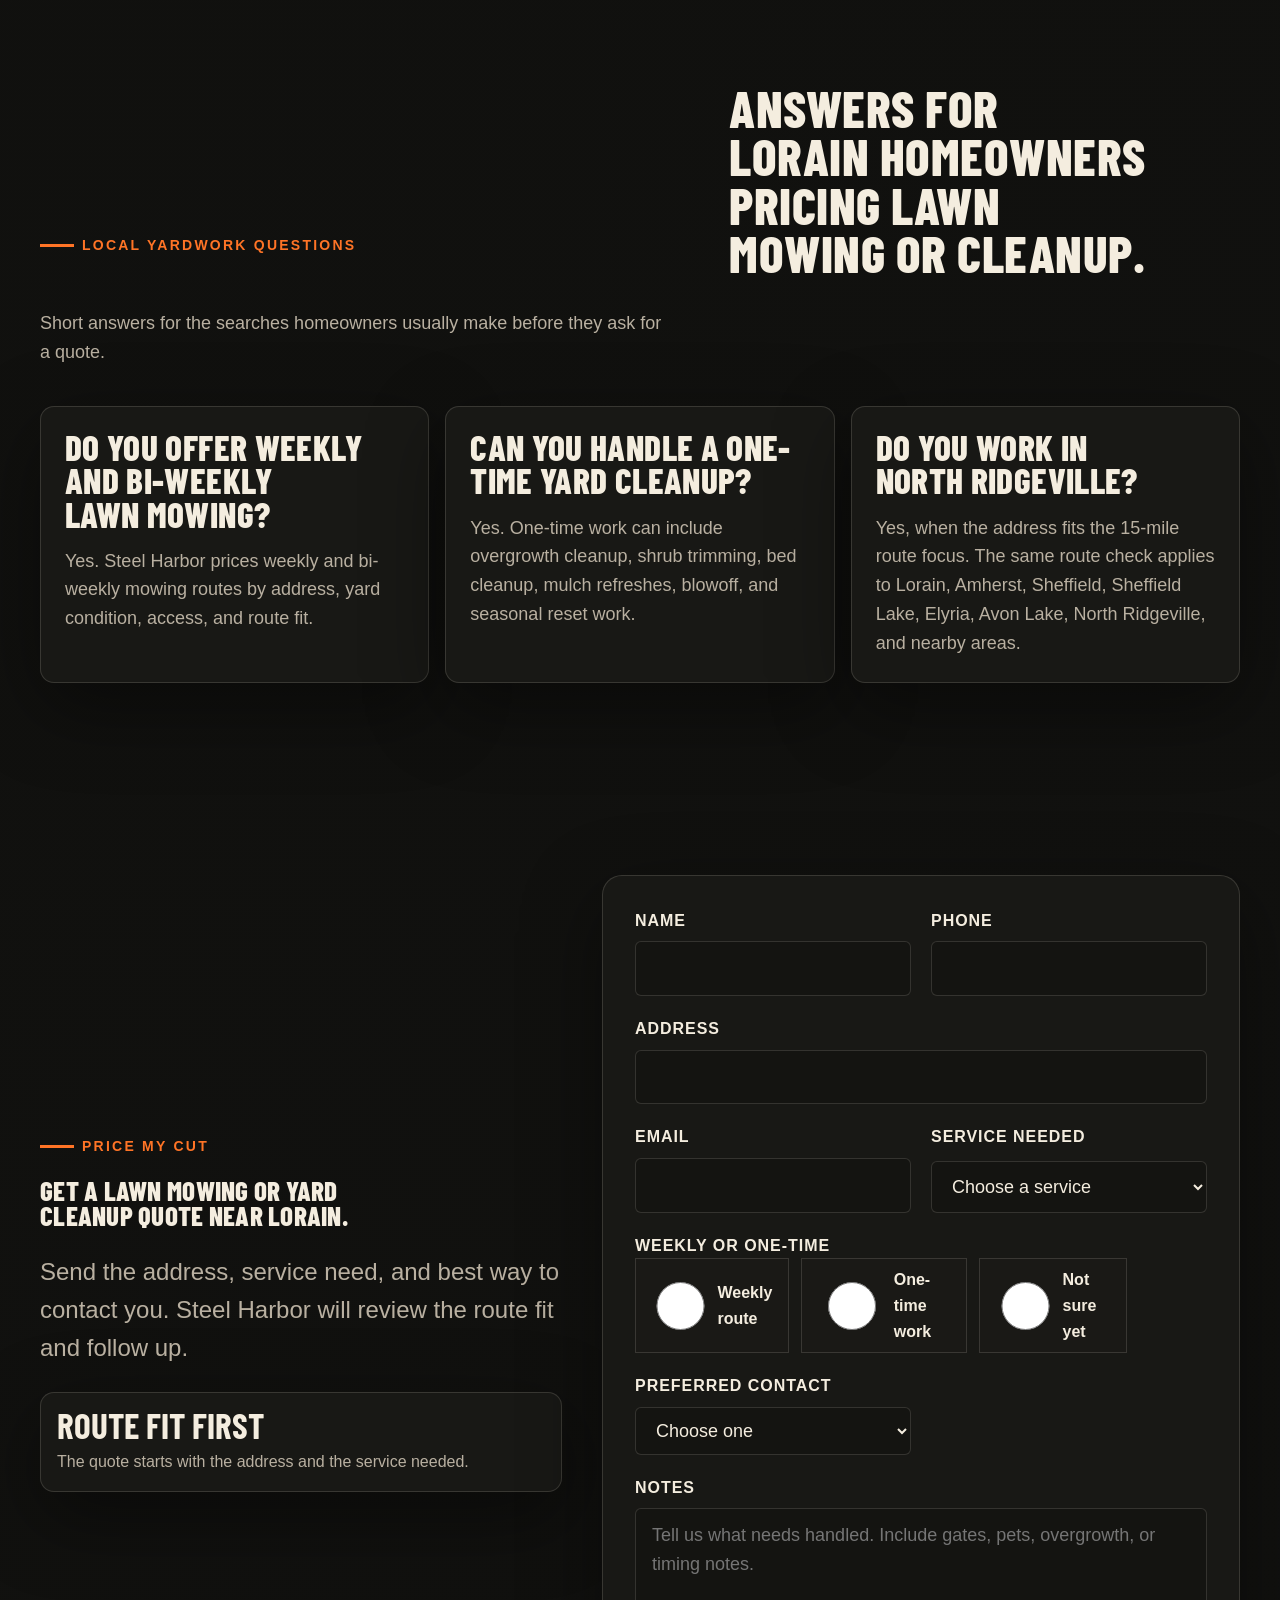
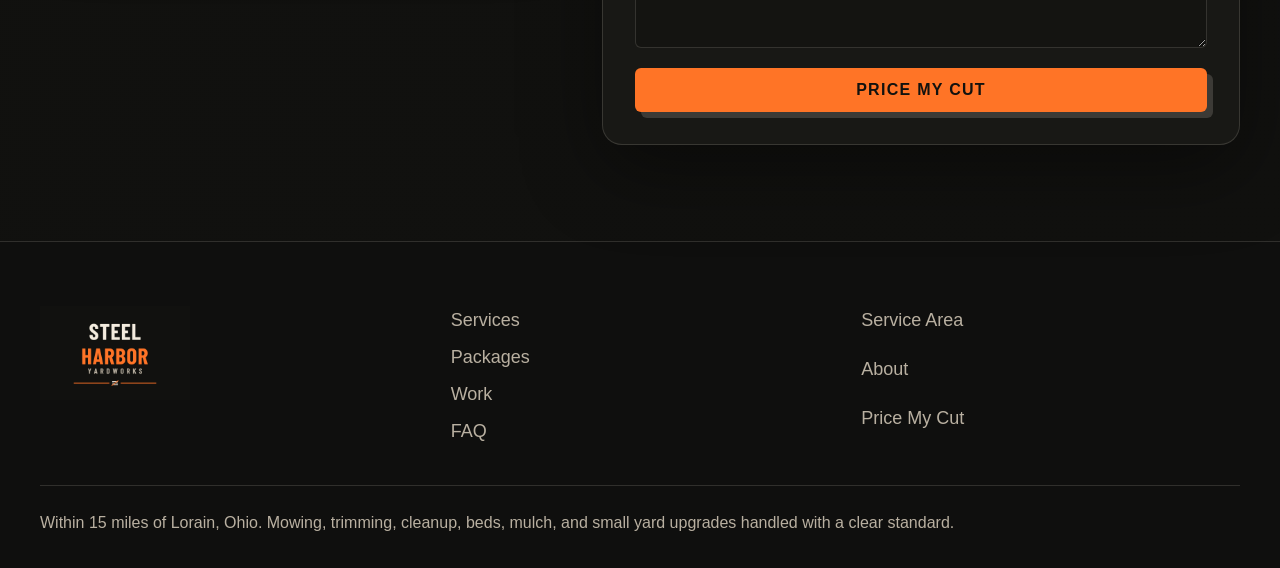
==== commit a5b2440a: "Fix stacked logo mobile sizing and sitemap icons" ====
--- a/index.html
+++ b/index.html
@@ -24,8 +24,8 @@
         "@type": ["LocalBusiness", "HomeAndConstructionBusiness"],
         "name": "Steel Harbor Yardworks",
         "url": "https://steelharboryardworks.com/",
-        "image": "https://steelharboryardworks.com/assets/logos/steel-harbor-horizontal.png",
-        "logo": "https://steelharboryardworks.com/assets/logos/steel-harbor-horizontal.png",
+        "image": "https://steelharboryardworks.com/assets/logos/steel-harbor-stacked-stencil.png",
+        "logo": "https://steelharboryardworks.com/assets/logos/steel-harbor-stacked-stencil.png",
         "description": "Lawn mowing, trimming, mulch, bed cleanup, small landscape installs, seasonal yard cleanup, and light hardscape upgrades within 15 miles of Lorain, Ohio.",
         "priceRange": "Request quote",
         "areaServed": [
@@ -94,7 +94,7 @@
     <header class="site-header">
       <div class="container nav-wrap">
         <a class="brand" href="#main" aria-label="Steel Harbor Yardworks home">
-          <img class="brand-logo" src="assets/logos/steel-harbor-horizontal.svg" width="1100" height="360" alt="Steel Harbor Yardworks logo with cream stencil lettering, safety-orange yardwork stripe mark, and the phrase Clean Cuts. Less Yard Time." />
+          <img class="brand-logo brand-logo-stacked" src="assets/logos/steel-harbor-stacked-stencil.jpg" width="1728" height="1080" alt="Steel Harbor Yardworks stacked stencil logo with cream Steel lettering, safety-orange Harbor lettering, gray Yardworks lettering, and a small orange cut-stripe mark between two orange rules." />
         </a>
         <nav class="nav-links" data-nav aria-label="Main navigation">
           <a href="#services">Services</a>
@@ -301,7 +301,7 @@
 
     <footer class="site-footer">
       <div class="container footer-grid">
-        <div><a class="brand" href="#main" aria-label="Steel Harbor Yardworks home"><img class="brand-logo footer-logo" src="assets/logos/steel-harbor-horizontal.svg" width="1100" height="360" alt="Steel Harbor Yardworks logo with bold stencil wordmark, orange cut-stripe mark, and Clean Cuts. Less Yard Time. tagline." /></a></div>
+        <div><a class="brand" href="#main" aria-label="Steel Harbor Yardworks home"><img class="brand-logo brand-logo-stacked footer-logo" src="assets/logos/steel-harbor-stacked-stencil.jpg" width="1728" height="1080" alt="Steel Harbor Yardworks stacked stencil logo with cream Steel lettering, orange Harbor lettering, gray Yardworks lettering, and the orange cut-stripe mark." /></a></div>
         <ul class="footer-links" aria-label="Footer sections"><li><a href="#services">Services</a></li><li><a href="#packages">Packages</a></li><li><a href="#work">Work</a></li><li><a href="#faq">FAQ</a></li></ul>
         <ul class="footer-links" aria-label="Footer quote links"><li><a href="#service-area">Service Area</a></li><li><a href="#about">About</a></li><li><a href="#price-my-cut">Price My Cut</a></li></ul>
       </div>
--- a/styles.css
+++ b/styles.css
@@ -180,6 +180,8 @@
   display: inline-flex;
   align-items: center;
   gap: var(--space-3);
+  min-width: 0;
+  flex-shrink: 1;
   font-family: var(--font-display);
   font-size: var(--text-lg);
   font-weight: 800;
@@ -190,12 +192,21 @@
 
 .brand-logo {
   width: clamp(170px, 18vw, 230px);
+  max-width: 100%;
   height: auto;
   border-radius: 0;
+  display: block;
+}
+
+.brand-logo-stacked {
+  width: clamp(118px, 11vw, 150px);
+  max-width: min(42vw, 150px);
+  aspect-ratio: 8 / 5;
+  object-fit: contain;
 }
 
 .footer-logo {
-  width: clamp(190px, 22vw, 275px);
+  width: clamp(150px, 18vw, 220px);
 }
 
 .brand svg {
@@ -995,8 +1006,13 @@
     width: min(100% - var(--space-5), 1200px);
   }
 
-  .brand span {
-    max-width: 9ch;
+  .nav-wrap {
+    min-height: 68px;
+  }
+
+  .brand-logo-stacked {
+    width: clamp(104px, 34vw, 124px);
+    max-width: calc(100vw - 8rem);
   }
 
   .header-actions .btn {
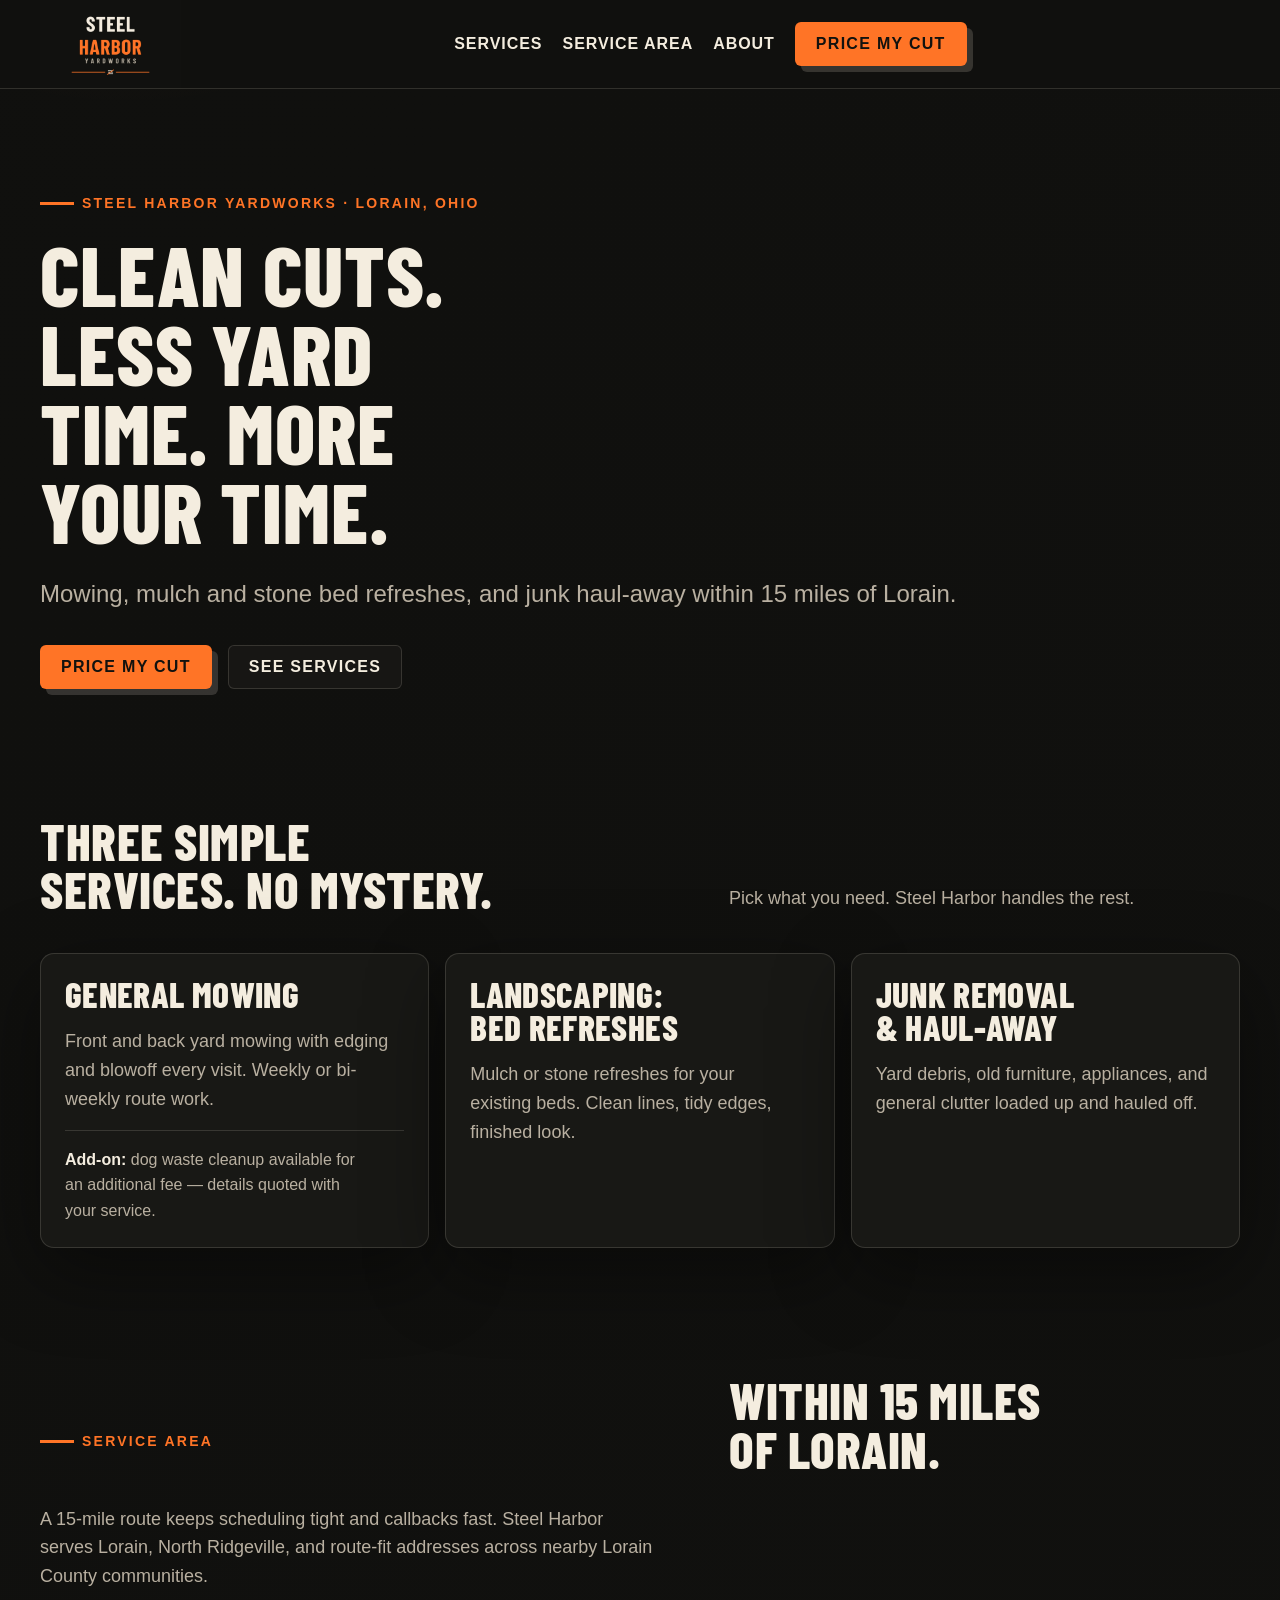
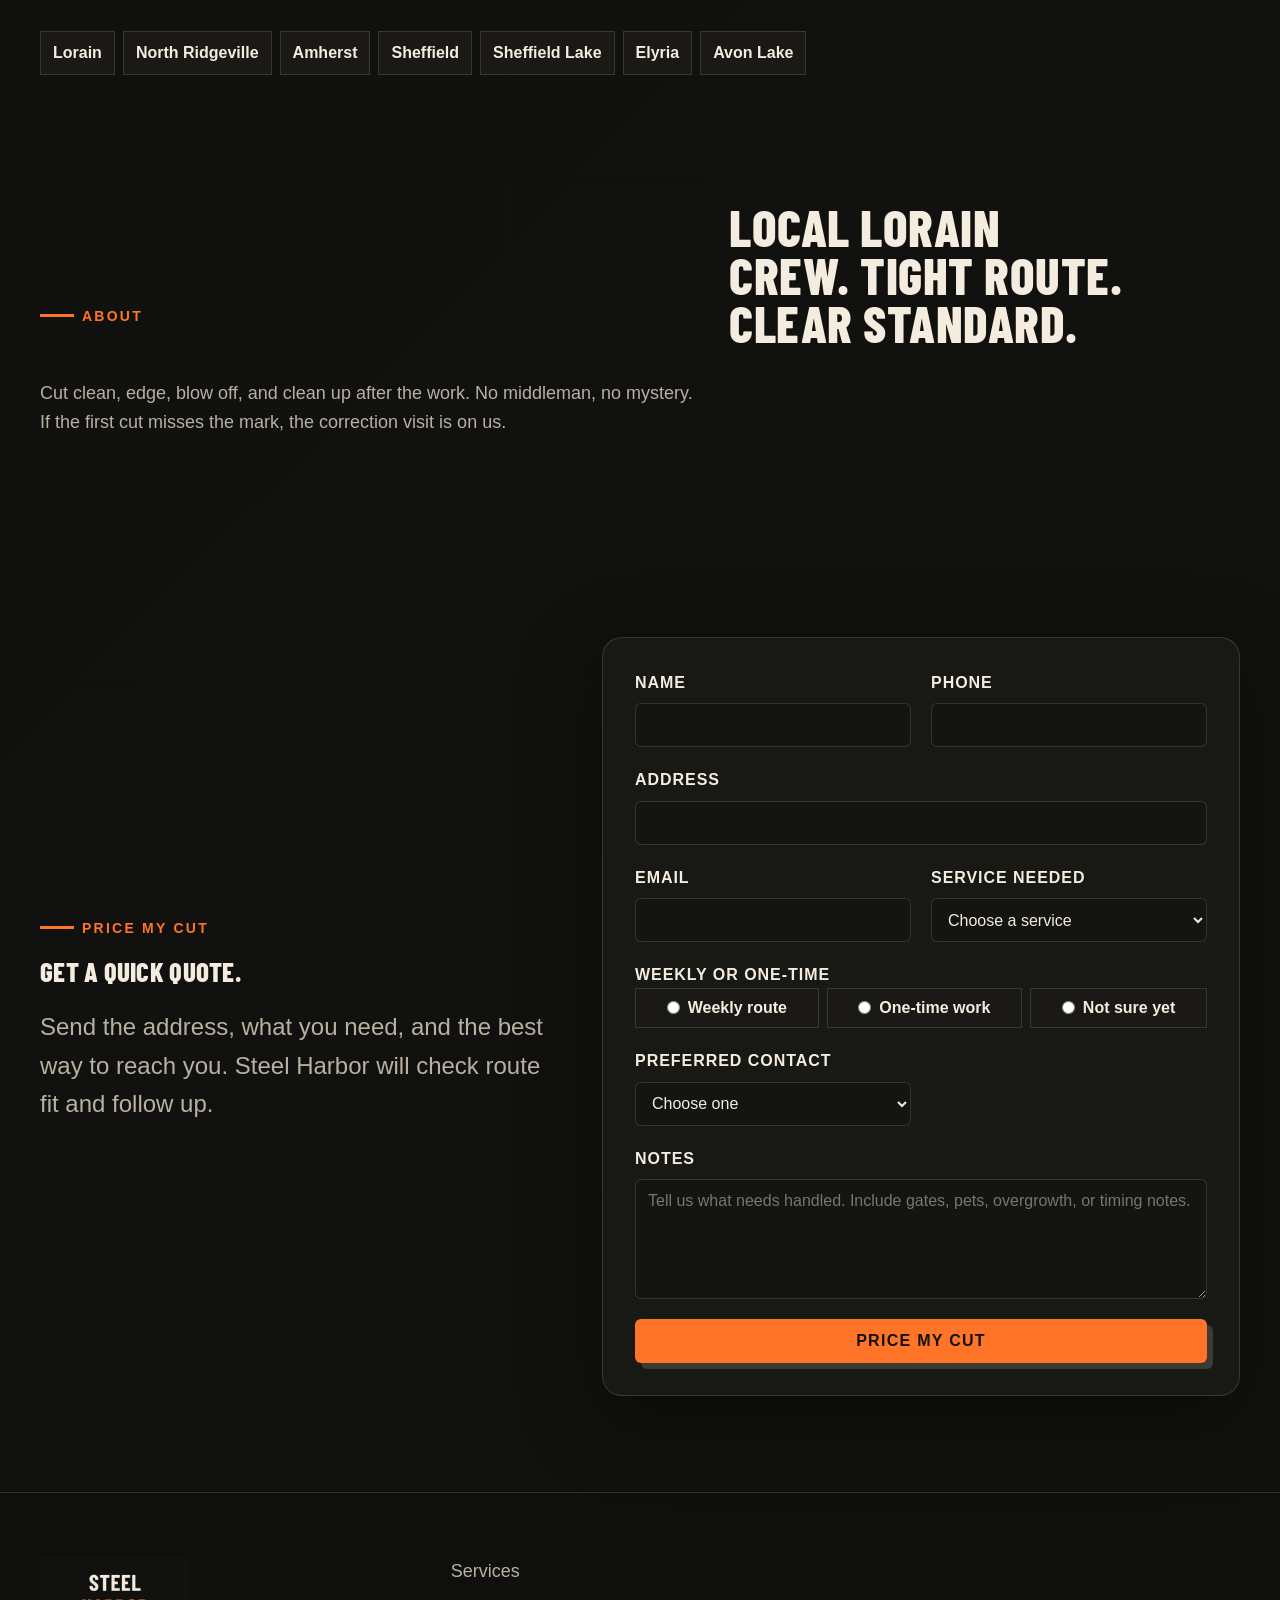
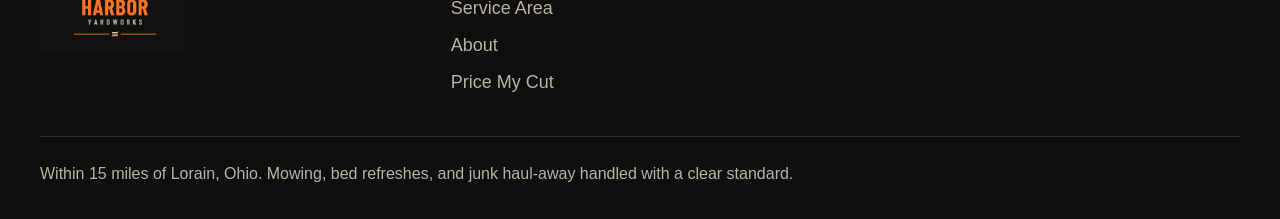
==== commit eb34cbcc: "Simplify site to three core services and trim length - Replace services section with three clear car" ====
--- a/index.html
+++ b/index.html
@@ -2,9 +2,18 @@
 <html lang="en" data-theme="dark">
   <head>
     <meta charset="utf-8" />
+    <!-- Google tag (gtag.js) -->
+    <script async src="https://www.googletagmanager.com/gtag/js?id=G-YG75Y05QSC"></script>
+    <script>
+      window.dataLayer = window.dataLayer || [];
+      function gtag(){dataLayer.push(arguments);}
+      gtag('js', new Date());
+
+      gtag('config', 'G-YG75Y05QSC');
+    </script>
     <meta name="viewport" content="width=device-width, initial-scale=1" />
     <title>Lawn Mowing & Yardwork in Lorain, OH | Steel Harbor Yardworks</title>
-    <meta name="description" content="Steel Harbor Yardworks provides weekly lawn mowing, trimming, mulch and bed cleanup, seasonal yard cleanup, small landscape installs, and light hardscape upgrades within 15 miles of Lorain, Ohio." />
+    <meta name="description" content="Steel Harbor Yardworks: weekly lawn mowing with edging and blowoff, mulch and stone bed refreshes, and junk haul-away within 15 miles of Lorain, Ohio." />
     <meta name="robots" content="index, follow, max-image-preview:large" />
     <link rel="canonical" href="https://steelharboryardworks.com/" />
     <link rel="icon" href="/favicon.ico" sizes="32x32" />
@@ -12,7 +21,7 @@
     <link rel="apple-touch-icon" href="/assets/logos/apple-touch-icon.png" />
     <link rel="manifest" href="/site.webmanifest" />
     <meta property="og:title" content="Lawn Mowing & Yardwork in Lorain, OH | Steel Harbor Yardworks" />
-    <meta property="og:description" content="Weekly mowing, cleanup, mulch and bed work, small installs, and light hardscape upgrades within 15 miles of Lorain." />
+    <meta property="og:description" content="Weekly mowing with edging and blowoff, mulch and stone bed refreshes, and junk haul-away within 15 miles of Lorain." />
     <meta property="og:type" content="website" />
     <meta property="og:url" content="https://steelharboryardworks.com/" />
     <meta property="og:image" content="https://steelharboryardworks.com/assets/mowing-stripes.webp" />
@@ -26,7 +35,7 @@
         "url": "https://steelharboryardworks.com/",
         "image": "https://steelharboryardworks.com/assets/logos/steel-harbor-stacked-stencil.png",
         "logo": "https://steelharboryardworks.com/assets/logos/steel-harbor-stacked-stencil.png",
-        "description": "Lawn mowing, trimming, mulch, bed cleanup, small landscape installs, seasonal yard cleanup, and light hardscape upgrades within 15 miles of Lorain, Ohio.",
+        "description": "Lawn mowing with edging and blowoff, mulch and stone bed refreshes, and junk haul-away within 15 miles of Lorain, Ohio.",
         "priceRange": "Request quote",
         "areaServed": [
           { "@type": "City", "name": "Lorain, Ohio" },
@@ -42,11 +51,9 @@
           "@type": "OfferCatalog",
           "name": "Lawn mowing and yardwork services",
           "itemListElement": [
-            { "@type": "Offer", "itemOffered": { "@type": "Service", "name": "Weekly lawn mowing", "areaServed": "Lorain County, Ohio" } },
-            { "@type": "Offer", "itemOffered": { "@type": "Service", "name": "Mulch and bed cleanup", "areaServed": "Lorain County, Ohio" } },
-            { "@type": "Offer", "itemOffered": { "@type": "Service", "name": "Seasonal yard cleanup", "areaServed": "Lorain County, Ohio" } },
-            { "@type": "Offer", "itemOffered": { "@type": "Service", "name": "Small landscape installs", "areaServed": "Lorain County, Ohio" } },
-            { "@type": "Offer", "itemOffered": { "@type": "Service", "name": "Light hardscape upgrades", "areaServed": "Lorain County, Ohio" } }
+            { "@type": "Offer", "itemOffered": { "@type": "Service", "name": "General lawn mowing with edging and blowoff", "areaServed": "Lorain County, Ohio" } },
+            { "@type": "Offer", "itemOffered": { "@type": "Service", "name": "Bed refreshes with mulch or stone", "areaServed": "Lorain County, Ohio" } },
+            { "@type": "Offer", "itemOffered": { "@type": "Service", "name": "Junk removal and haul-away", "areaServed": "Lorain County, Ohio" } }
           ]
         },
         "potentialAction": {
@@ -63,10 +70,10 @@
         "mainEntity": [
           {
             "@type": "Question",
-            "name": "What lawn care services does Steel Harbor Yardworks offer?",
+            "name": "What services does Steel Harbor Yardworks offer?",
             "acceptedAnswer": {
               "@type": "Answer",
-              "text": "Steel Harbor Yardworks offers weekly and bi-weekly lawn mowing, trimming, blowoff, mulch and bed cleanup, seasonal yard cleanup, small landscape installs, gravel refreshes, stone borders, and light hardscape upgrades."
+              "text": "General mowing of front and back yards with edging and blowoff, bed refreshes with mulch or stone, and junk removal and haul-away. Dog waste cleanup is available as an add-on for an additional fee."
             }
           },
           {
@@ -74,15 +81,7 @@
             "name": "What areas does Steel Harbor Yardworks serve?",
             "acceptedAnswer": {
               "@type": "Answer",
-              "text": "Steel Harbor Yardworks focuses on addresses within 15 miles of Lorain, Ohio, including nearby communities such as Amherst, Sheffield, Sheffield Lake, Elyria, Avon Lake, North Ridgeville, and the Vermilion side when the route fits."
-            }
-          },
-          {
-            "@type": "Question",
-            "name": "Can I request one-time yard cleanup instead of weekly mowing?",
-            "acceptedAnswer": {
-              "@type": "Answer",
-              "text": "Yes. The quote form supports weekly route work, one-time cleanup, mulch and bed projects, small landscape installs, and light hardscape upgrades."
+              "text": "Steel Harbor Yardworks serves addresses within 15 miles of Lorain, Ohio, including Amherst, Sheffield, Sheffield Lake, Elyria, Avon Lake, and North Ridgeville."
             }
           }
         ]
@@ -98,8 +97,6 @@
         </a>
         <nav class="nav-links" data-nav aria-label="Main navigation">
           <a href="#services">Services</a>
-          <a href="#packages">Packages</a>
-          <a href="#work">Work</a>
           <a href="#service-area">Service Area</a>
           <a href="#about">About</a>
           <a class="btn btn-primary" href="#price-my-cut">Price My Cut</a>
@@ -112,22 +109,13 @@
 
     <main id="main">
       <section class="hero">
-        <div class="container hero-grid">
-          <div>
-            <span class="eyebrow">Steel Harbor Yardworks · Lorain, Ohio</span>
-            <h1>Clean cuts. Less yard time. More your time.</h1>
-            <p class="hero-copy">Weekly mowing, trimming, cleanup, mulch and bed work, small landscape installs, and hardscape upgrades within 15 miles of Lorain.</p>
-            <div class="hero-actions">
-              <a class="btn btn-primary" href="#price-my-cut">Price My Cut</a>
-              <a class="btn btn-secondary" href="#work">See the Work</a>
-            </div>
-            <div class="hero-proof" aria-label="Route and service focus">
-              <div class="proof-tile"><strong>15-mile route</strong><span>Tighter scheduling and faster callbacks.</span></div>
-              <div class="proof-tile"><strong>Local yardwork</strong><span>Mowing, cleanup, beds, mulch, and small upgrades.</span></div>
-            </div>
-          </div>
-          <div class="yard-visual" role="img" aria-label="Industrial-style yardwork graphic showing dark mower stripe rows, sharp orange route lines, a clean hard-surface edge, and a card reading We cut clean. We clean up right.">
-            <div class="visual-label"><b>We cut clean. We clean up right.</b><span>Mowing, trimming, blowoff, and finish work handled every visit.</span></div>
+        <div class="container">
+          <span class="eyebrow">Steel Harbor Yardworks · Lorain, Ohio</span>
+          <h1>Clean cuts. Less yard time. More your time.</h1>
+          <p class="hero-copy">Mowing, mulch and stone bed refreshes, and junk haul-away within 15 miles of Lorain.</p>
+          <div class="hero-actions">
+            <a class="btn btn-primary" href="#price-my-cut">Price My Cut</a>
+            <a class="btn btn-secondary" href="#services">See Services</a>
           </div>
         </div>
       </section>
@@ -135,136 +123,46 @@
       <section class="section section-tight" id="services">
         <div class="container">
           <div class="section-heading">
-            <h2>Lawn mowing, cleanup, mulch, and small landscape work near Lorain.</h2>
-            <p>Steel Harbor handles recurring mowing and the smaller yard upgrades that make the place look managed: trimming, blowoff, yard cleanup, mulch, beds, stone, gravel, and seasonal reset work.</p>
-          </div>
-          <div class="service-grid">
-            <article class="card large">
-              <h3>Weekly lawn mowing in Lorain County</h3>
-              <p class="muted">Weekly and bi-weekly mowing for homeowners who want the grass handled, the finish work done, and the route kept consistent.</p>
-              <ul>
-                <li>Weekly and bi-weekly cuts</li>
-                <li>Mow, trim, and blowoff</li>
-                <li>Route availability based on address</li>
-              </ul>
-            </article>
-            <article class="card"><h3>Trim and finish</h3><p class="muted">Fence lines, sidewalks, driveways, beds, and curb lines cleaned up as part of the mow.</p></article>
-            <article class="card"><h3>Mulch and bed cleanup</h3><p class="muted">Mulch refreshes, weed cleanup, bed shaping, shrub trimming, and spring or fall seasonal reset work.</p></article>
-            <article class="card"><h3>Small landscape installs</h3><p class="muted">Planting, bed redesign, river rock, decorative stone, and small curb-appeal upgrades for homes near Lorain.</p></article>
-            <article class="card"><h3>Light hardscape upgrades</h3><p class="muted">Stone borders, small paver sections, gravel refresh, path cleanup, and fire-pit pads.</p></article>
-          </div>
-        </div>
-      </section>
-
-      <section class="section" id="packages">
-        <div class="container">
-          <div class="section-heading">
-            <h2>Lawn care packages for weekly cuts, cleanups, and curb appeal.</h2>
-            <p>Simple choices. No middleman. No mystery. Pick the level that matches the condition of the yard and how dialed-in you want it to look.</p>
-          </div>
-          <div class="packages">
-            <article class="package">
-              <span class="tag">Cut</span>
-              <h3>For keeping the grass under control.</h3>
-              <p class="muted">Best for yards that need consistent mowing without a bigger bed or curb-appeal reset.</p>
-              <ul>
-                <li>Mowing and trimming</li>
-                <li>Basic blowoff</li>
-                <li>Route availability check</li>
-              </ul>
-            </article>
-            <article class="package featured">
-              <span class="tag">Clean</span>
-              <h3>For keeping the whole yard dialed in.</h3>
-              <p class="muted">Best for regular mowing customers who want trimming, blowoff, curb lines, and beds cleaned up with the cut.</p>
-              <ul>
-                <li>Cut package included</li>
-                <li>Trim and finish work</li>
-                <li>Hard-surface cleanup</li>
-              </ul>
-            </article>
-            <article class="package">
-              <span class="tag">Upgrade</span>
-              <h3>For cleanup and curb appeal work.</h3>
-              <p class="muted">Best for mulch refreshes, bed cleanup, stone borders, gravel, and small install work.</p>
-              <ul>
-                <li>Bed cleanup and mulch</li>
-                <li>Small landscape installs</li>
-                <li>Light hardscape upgrades</li>
-              </ul>
-            </article>
-          </div>
-        </div>
-      </section>
-
-      <section class="section" id="work">
-        <div class="container">
-          <div class="section-heading">
-            <h2>Yardwork results: mowing, cleanup, mulch, beds, stone, and gravel.</h2>
-            <p>Representative outcome images for now. Swap in real Steel Harbor project photos as the route builds up documented mowing, cleanup, mulch, bed, stone, and gravel work.</p>
-          </div>
-          <div class="work-grid">
-            <article class="work-card"><div class="work-art"><img src="assets/mowing-stripes.webp" width="900" height="400" alt="Freshly mowed residential lawn with alternating dark and light green stripe rows showing the clean finish expected from a weekly Steel Harbor mowing route." loading="lazy" decoding="async" /></div><div class="work-body"><h3>Route mowing</h3><p class="muted">Clean passes, trimming, and hard-surface cleanup.</p><p class="work-meta">Representative · Mowing</p></div></article>
-            <article class="work-card"><div class="work-art"><img src="assets/yard-cleanup.webp" width="950" height="400" alt="Before-and-after style yard cleanup scene showing overgrown grass and rough edges brought back under control for a cleaner residential yard." loading="lazy" decoding="async" /></div><div class="work-body"><h3>Yard cleanup</h3><p class="muted">Overgrowth cut back and rough areas brought under control.</p><p class="work-meta">Representative · Cleanup</p></div></article>
-            <article class="work-card"><div class="work-art"><img src="assets/stone-border.webp" width="1024" height="768" alt="Front landscape bed finished with a natural stone border that separates planting areas from the lawn and gives the yard a sharper curb-appeal edge." loading="lazy" decoding="async" /></div><div class="work-body"><h3>Stone border</h3><p class="muted">Small structure to clean up a front bed transition.</p><p class="work-meta">Representative · Stone</p></div></article>
-            <article class="work-card"><div class="work-art"><img src="assets/mulch-bed.webp" width="1024" height="768" alt="Fresh mulch bed with decorative stone and planting detail showing the type of bed refresh and cleanup work Steel Harbor Yardworks can quote." loading="lazy" decoding="async" /></div><div class="work-body"><h3>Mulch refresh</h3><p class="muted">Beds refreshed, shrubs tightened, surfaces blown clean.</p><p class="work-meta">Representative · Beds</p></div></article>
-            <article class="work-card"><div class="work-art"><img src="assets/gravel-path.webp" width="1200" height="900" alt="Clean gravel walking path through a landscaped yard showing a light hardscape refresh with defined edges and low-maintenance yard structure." loading="lazy" decoding="async" /></div><div class="work-body"><h3>Gravel refresh</h3><p class="muted">Cleaner walking areas and small yard structure.</p><p class="work-meta">Representative · Gravel</p></div></article>
-          </div>
-        </div>
-      </section>
-
-      <section class="section" id="service-area">
-        <div class="container split">
-          <div>
-            <span class="eyebrow">Service area</span>
-            <h2>Lawn mowing and yardwork within 15 miles of Lorain.</h2>
-            <p class="hero-copy">A tighter route means less wasted windshield time, cleaner scheduling, and faster callbacks when a yard needs attention. Steel Harbor serves Lorain and route-fit addresses across nearby Lorain County communities.</p>
-            <ul class="community-list" aria-label="Nearby communities">
-              <li>Lorain</li><li>Amherst</li><li>Sheffield</li><li>Sheffield Lake</li><li>Elyria</li><li>Avon Lake</li><li>North Ridgeville</li><li>Vermilion side</li>
-            </ul>
-          </div>
-          <div class="map-panel" role="img" aria-label="Abstract dark map panel showing a 15-mile Steel Harbor Yardworks route focus centered on Lorain and extending to nearby communities such as Amherst, Sheffield, Elyria, Avon Lake, and North Ridgeville."><span class="map-pin">15-mile route</span></div>
-        </div>
-      </section>
-
-      <section class="section-tight" id="about">
-        <div class="container split">
-          <div>
-            <span class="eyebrow">About the standard</span>
-            <h2>A local Lorain yardwork crew built around route discipline.</h2>
-          </div>
-          <div>
-            <p class="muted">Steel Harbor Yardworks is for homeowners in and around Lorain who want the place dialed in without soft promises or corporate fluff. The standard is simple: cut clean, trim what needs trimming, clean up after the work, and keep the route tight enough to call people back fast.</p>
-            <ul class="check-list" style="margin-top: var(--space-6)">
-              <li>No middleman. No mystery.</li>
-              <li>15-mile service focus for tighter scheduling.</li>
-              <li>Mowing, trimming, cleanup, beds, mulch, and small upgrades.</li>
-              <li>If the first cut misses the mark, the correction visit is on us.</li>
-            </ul>
-          </div>
-        </div>
-      </section>
-
-      <section class="section" id="faq">
-        <div class="container">
-          <div class="section-heading">
-            <span class="eyebrow">Local yardwork questions</span>
-            <h2>Answers for Lorain homeowners pricing lawn mowing or cleanup.</h2>
-            <p>Short answers for the searches homeowners usually make before they ask for a quote.</p>
-          </div>
-          <div class="faq-grid">
+            <h2>Three simple services. No mystery.</h2>
+            <p>Pick what you need. Steel Harbor handles the rest.</p>
+          </div>
+          <div class="service-grid service-grid-3">
             <article class="card">
-              <h3>Do you offer weekly and bi-weekly lawn mowing?</h3>
-              <p class="muted">Yes. Steel Harbor prices weekly and bi-weekly mowing routes by address, yard condition, access, and route fit.</p>
+              <h3>General mowing</h3>
+              <p class="muted">Front and back yard mowing with edging and blowoff every visit. Weekly or bi-weekly route work.</p>
+              <p class="addon"><strong>Add-on:</strong> dog waste cleanup available for an additional fee — details quoted with your service.</p>
             </article>
             <article class="card">
-              <h3>Can you handle a one-time yard cleanup?</h3>
-              <p class="muted">Yes. One-time work can include overgrowth cleanup, shrub trimming, bed cleanup, mulch refreshes, blowoff, and seasonal reset work.</p>
+              <h3>Landscaping: bed refreshes</h3>
+              <p class="muted">Mulch or stone refreshes for your existing beds. Clean lines, tidy edges, finished look.</p>
             </article>
             <article class="card">
-              <h3>Do you work in North Ridgeville?</h3>
-              <p class="muted">Yes, when the address fits the 15-mile route focus. The same route check applies to Lorain, Amherst, Sheffield, Sheffield Lake, Elyria, Avon Lake, North Ridgeville, and nearby areas.</p>
+              <h3>Junk removal &amp; haul-away</h3>
+              <p class="muted">Yard debris, old furniture, appliances, and general clutter loaded up and hauled off.</p>
             </article>
+          </div>
+        </div>
+      </section>
+
+      <section class="section-tight" id="service-area">
+        <div class="container">
+          <div class="section-heading">
+            <span class="eyebrow">Service area</span>
+            <h2>Within 15 miles of Lorain.</h2>
+            <p>A 15-mile route keeps scheduling tight and callbacks fast. Steel Harbor serves Lorain, North Ridgeville, and route-fit addresses across nearby Lorain County communities.</p>
+          </div>
+          <ul class="community-list" aria-label="Nearby communities">
+            <li>Lorain</li><li>North Ridgeville</li><li>Amherst</li><li>Sheffield</li><li>Sheffield Lake</li><li>Elyria</li><li>Avon Lake</li>
+          </ul>
+        </div>
+      </section>
+
+      <section class="section-tight" id="about">
+        <div class="container">
+          <div class="section-heading">
+            <span class="eyebrow">About</span>
+            <h2>Local Lorain crew. Tight route. Clear standard.</h2>
+            <p>Cut clean, edge, blow off, and clean up after the work. No middleman, no mystery. If the first cut misses the mark, the correction visit is on us.</p>
           </div>
         </div>
       </section>
@@ -273,9 +171,8 @@
         <div class="container split">
           <div>
             <span class="eyebrow">Price My Cut</span>
-            <h2>Get a lawn mowing or yard cleanup quote near Lorain.</h2>
-            <p class="hero-copy">Send the address, service need, and best way to contact you. Steel Harbor will review the route fit and follow up.</p>
-            <div class="proof-tile" style="margin-top: var(--space-6)"><strong>Route fit first</strong><span>The quote starts with the address and the service needed.</span></div>
+            <h2>Get a quick quote.</h2>
+            <p class="hero-copy">Send the address, what you need, and the best way to reach you. Steel Harbor will check route fit and follow up.</p>
           </div>
           <div class="quote-panel">
             <div class="form-success" data-form-success role="status">Request sent. Steel Harbor will review the route fit and follow up.</div>
@@ -286,7 +183,7 @@
                 <div class="field"><label for="phone">Phone</label><input id="phone" name="entry.495013163" autocomplete="tel" required /></div>
                 <div class="field full"><label for="address">Address</label><input id="address" name="entry.934082179" autocomplete="street-address" required /></div>
                 <div class="field"><label for="email">Email</label><input id="email" name="entry.255817259" type="email" autocomplete="email" required /></div>
-                <div class="field"><label for="service">Service needed</label><select id="service" name="entry.505309760" required><option value="">Choose a service</option><option>Weekly mowing</option><option>Mulch and bed cleanup</option><option>Small landscape install</option><option>Light hardscaping</option><option>Seasonal cleanup</option></select></div>
+                <div class="field"><label for="service">Service needed</label><select id="service" name="entry.505309760" required><option value="">Choose a service</option><option>General mowing</option><option>Bed refresh (mulch or stone)</option><option>Junk removal / haul-away</option></select></div>
                 <fieldset class="field full"><legend>Weekly or one-time</legend><div class="radio-row"><label><input type="radio" name="entry.1292234594" value="Weekly route" required /> Weekly route</label><label><input type="radio" name="entry.1292234594" value="One-time work" /> One-time work</label><label><input type="radio" name="entry.1292234594" value="Not sure yet" /> Not sure yet</label></div></fieldset>
                 <div class="field"><label for="contact">Preferred contact</label><select id="contact" name="entry.1089194990" required><option value="">Choose one</option><option>Call</option><option>Text</option><option>Email</option></select></div>
                 <div class="field full"><label for="notes">Notes</label><textarea id="notes" name="entry.1612501971" placeholder="Tell us what needs handled. Include gates, pets, overgrowth, or timing notes."></textarea></div>
@@ -302,10 +199,9 @@
     <footer class="site-footer">
       <div class="container footer-grid">
         <div><a class="brand" href="#main" aria-label="Steel Harbor Yardworks home"><img class="brand-logo brand-logo-stacked footer-logo" src="assets/logos/steel-harbor-stacked-stencil.jpg" width="1728" height="1080" alt="Steel Harbor Yardworks stacked stencil logo with cream Steel lettering, orange Harbor lettering, gray Yardworks lettering, and the orange cut-stripe mark." /></a></div>
-        <ul class="footer-links" aria-label="Footer sections"><li><a href="#services">Services</a></li><li><a href="#packages">Packages</a></li><li><a href="#work">Work</a></li><li><a href="#faq">FAQ</a></li></ul>
-        <ul class="footer-links" aria-label="Footer quote links"><li><a href="#service-area">Service Area</a></li><li><a href="#about">About</a></li><li><a href="#price-my-cut">Price My Cut</a></li></ul>
+        <ul class="footer-links" aria-label="Footer sections"><li><a href="#services">Services</a></li><li><a href="#service-area">Service Area</a></li><li><a href="#about">About</a></li><li><a href="#price-my-cut">Price My Cut</a></li></ul>
       </div>
-      <div class="container fine-print">Within 15 miles of Lorain, Ohio. Mowing, trimming, cleanup, beds, mulch, and small yard upgrades handled with a clear standard.</div>
+      <div class="container fine-print">Within 15 miles of Lorain, Ohio. Mowing, bed refreshes, and junk haul-away handled with a clear standard.</div>
     </footer>
     <script src="script.js" defer></script>
   </body>
--- a/styles.css
+++ b/styles.css
@@ -504,6 +504,22 @@
   gap: var(--space-4);
 }
 
+.service-grid-3 {
+  grid-template-columns: repeat(3, minmax(0, 1fr));
+}
+
+.addon {
+  margin-top: var(--space-4);
+  padding-top: var(--space-4);
+  border-top: 1px solid var(--color-border);
+  color: var(--color-text-muted);
+  font-size: var(--text-sm);
+}
+
+.addon strong {
+  color: var(--color-text);
+}
+
 .faq-grid {
   display: grid;
   grid-template-columns: repeat(3, minmax(0, 1fr));
@@ -852,41 +868,55 @@
 textarea,
 select {
   width: 100%;
-  min-height: 48px;
-  padding: var(--space-3) var(--space-4);
+  min-width: 0;
+  min-height: 44px;
+  padding: var(--space-2) var(--space-3);
   border: 1px solid var(--color-border);
   border-radius: var(--radius-sm);
   background: color-mix(in oklab, var(--color-bg), var(--color-surface) 35%);
+  font-size: var(--text-sm);
 }
 
 textarea {
-  min-height: 140px;
+  min-height: 120px;
   resize: vertical;
 }
 
 fieldset {
   display: grid;
-  gap: var(--space-3);
+  gap: var(--space-2);
   border: 0;
+  min-width: 0;
 }
 
 .radio-row {
   display: flex;
   flex-wrap: wrap;
-  gap: var(--space-3);
+  gap: var(--space-2);
 }
 
 .radio-row label {
   display: inline-flex;
-  min-height: 44px;
+  flex: 1 1 auto;
+  justify-content: center;
+  min-height: 40px;
   align-items: center;
   gap: var(--space-2);
-  padding: var(--space-2) var(--space-4);
+  padding: var(--space-1) var(--space-3);
   border: 1px solid var(--color-border);
   border-radius: var(--radius-full);
   background: var(--color-surface);
   letter-spacing: 0;
   text-transform: none;
+  font-size: var(--text-sm);
+  white-space: nowrap;
+}
+
+.radio-row input[type="radio"] {
+  width: auto;
+  min-height: 0;
+  margin: 0;
+  flex-shrink: 0;
 }
 
 .form-note,
@@ -1041,6 +1071,34 @@
   .quote-form .btn {
     width: 100%;
   }
+
+  .quote-panel {
+    padding: var(--space-5);
+  }
+
+  .quote-form {
+    gap: var(--space-4);
+  }
+
+  .form-grid {
+    gap: var(--space-4);
+  }
+
+  .radio-row {
+    gap: var(--space-2);
+  }
+
+  .radio-row label {
+    flex: 1 1 calc(50% - var(--space-2));
+    padding: var(--space-1) var(--space-2);
+    font-size: var(--text-xs);
+  }
+
+  input,
+  textarea,
+  select {
+    font-size: 1rem;
+  }
 }
 
 @media (prefers-reduced-motion: reduce) {
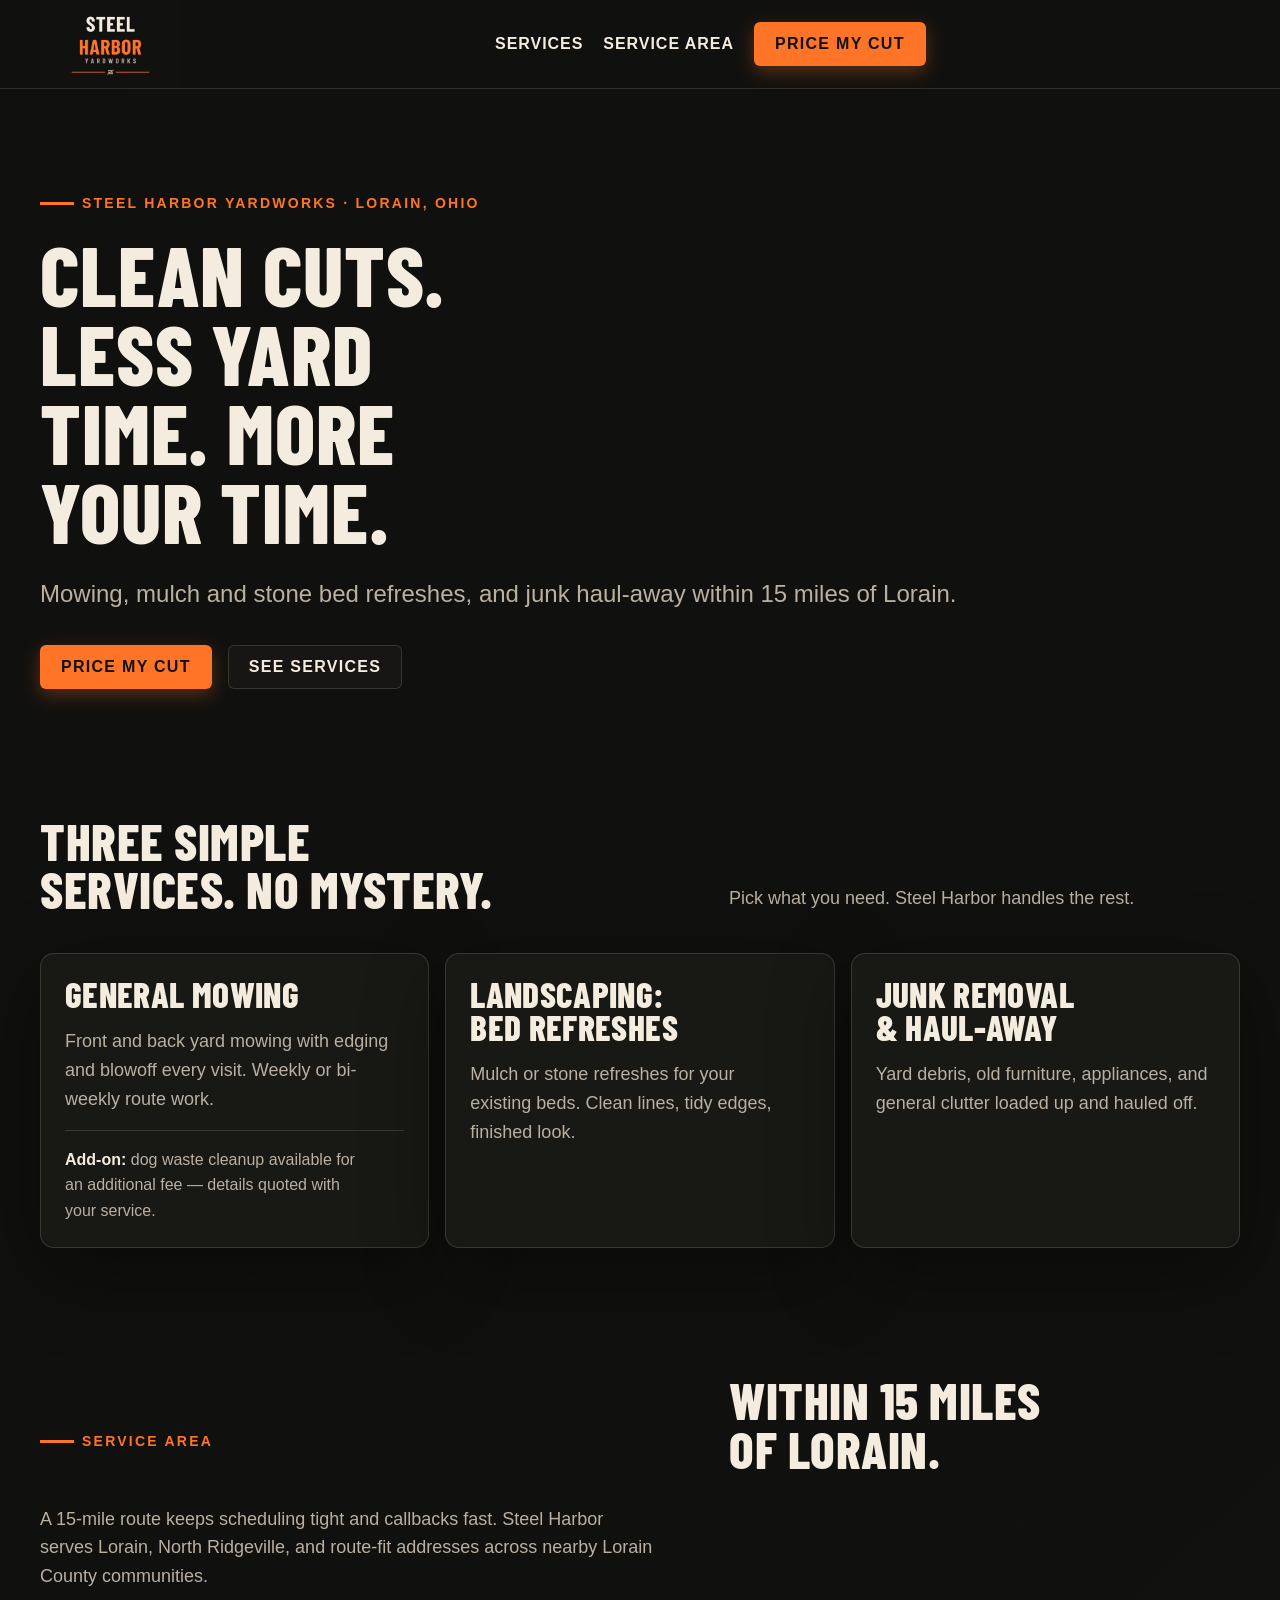
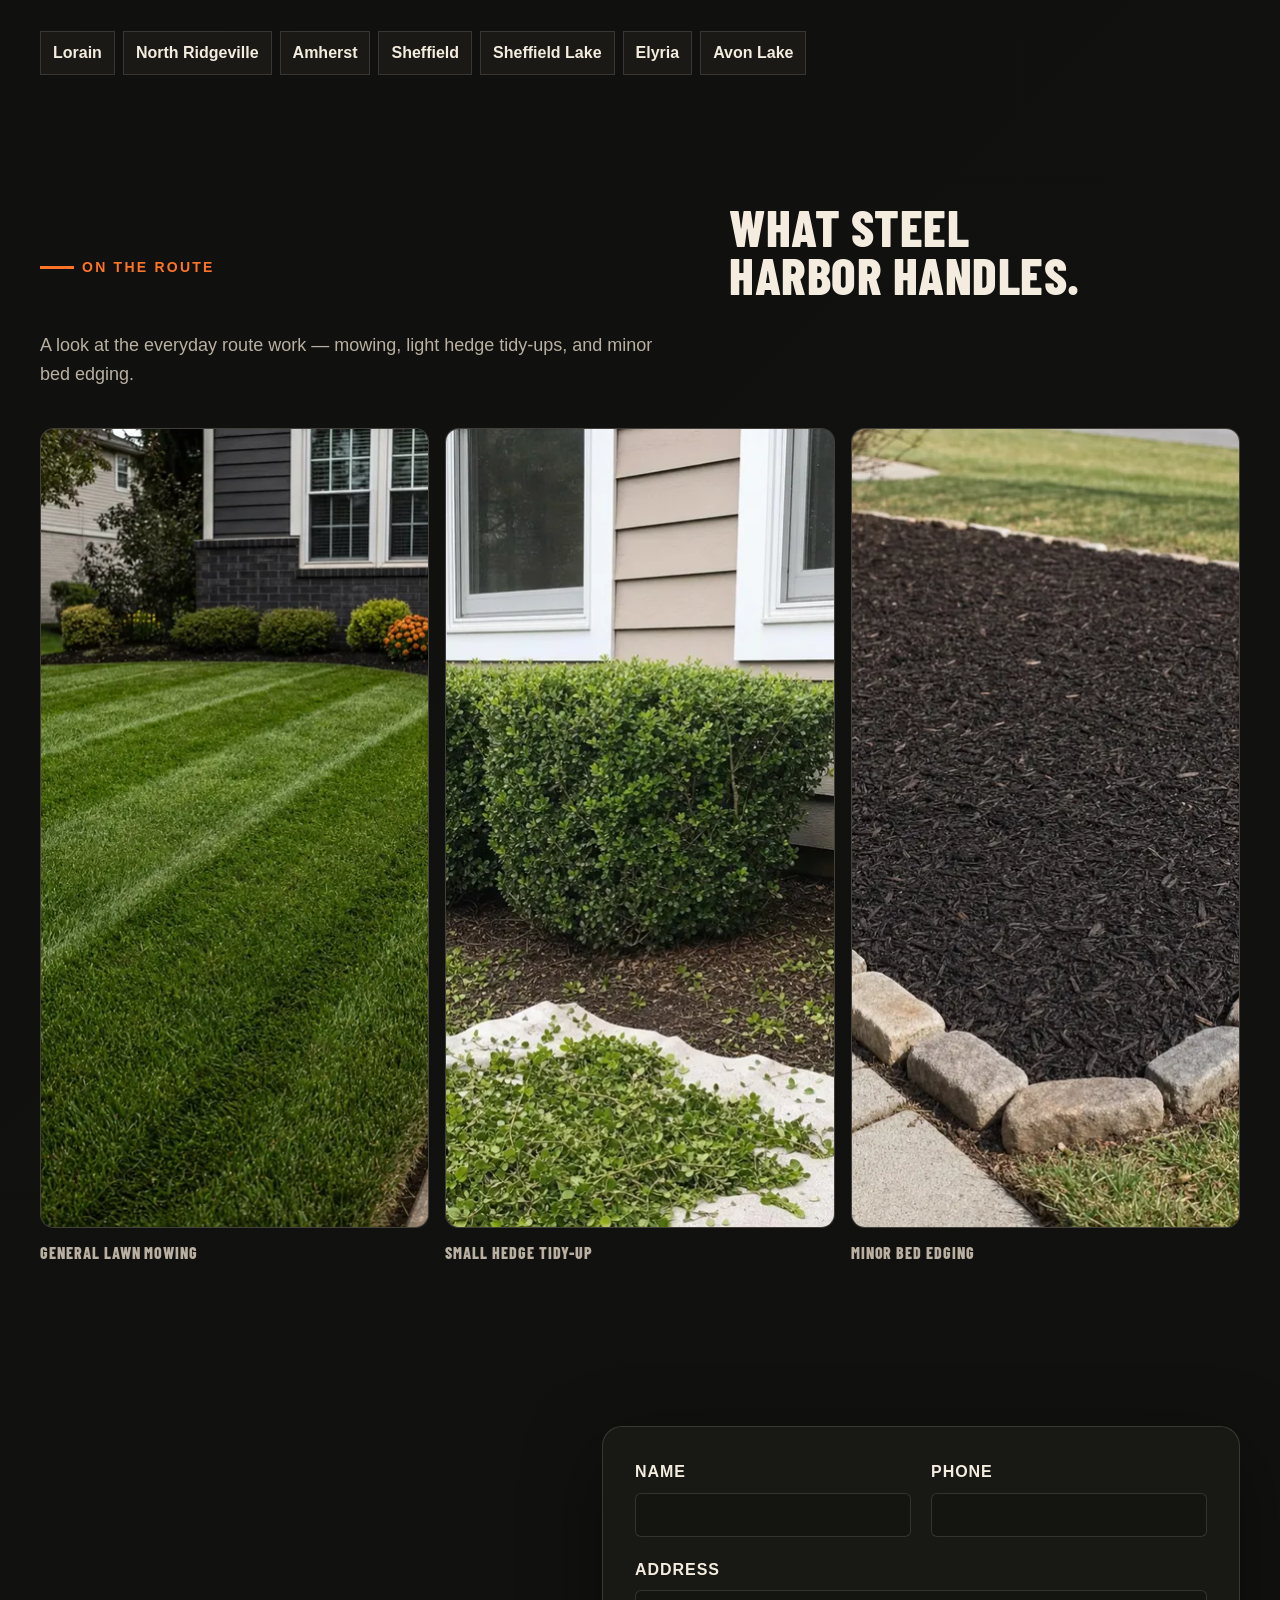
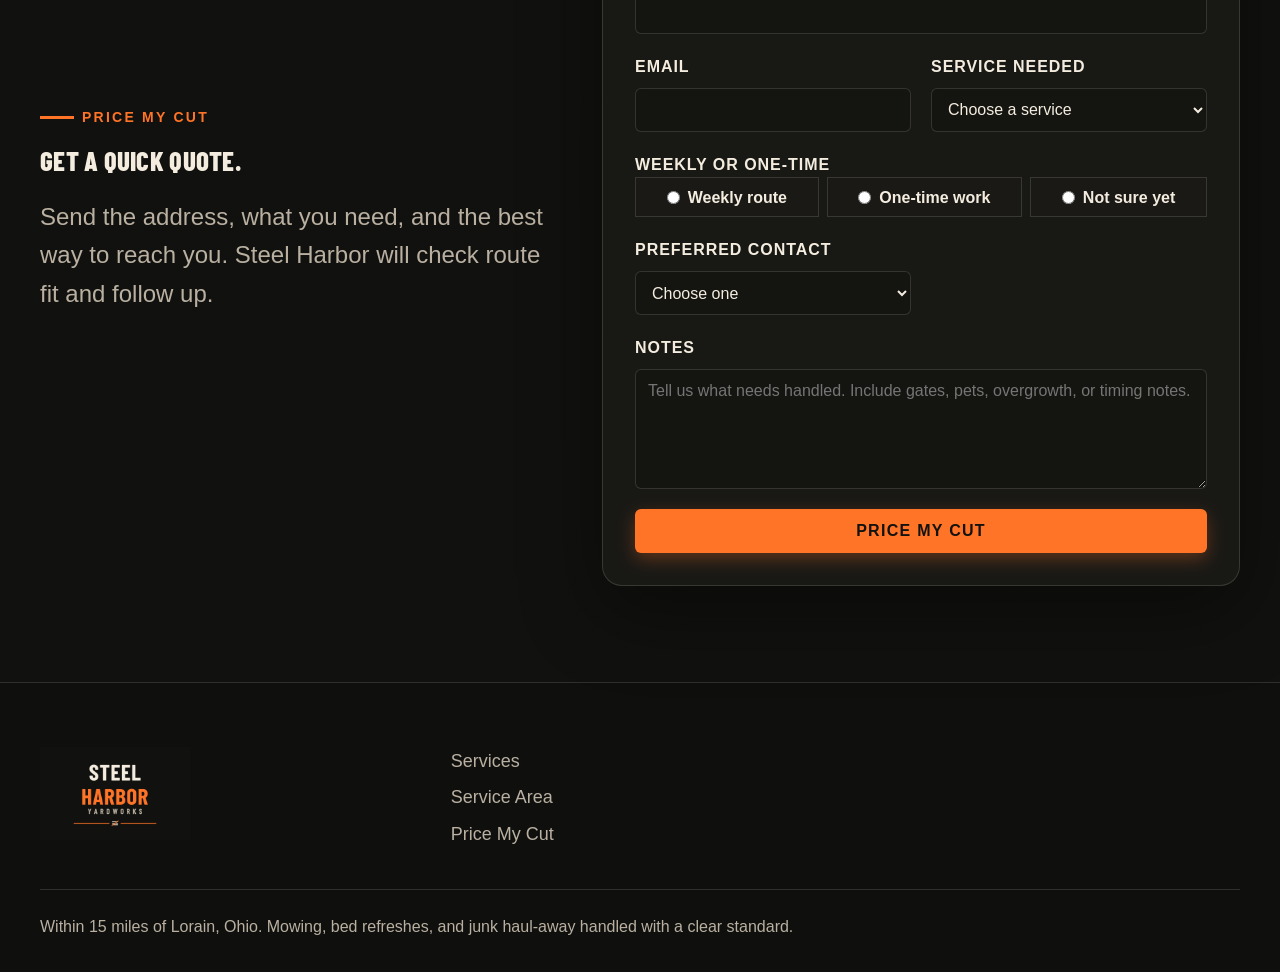
==== commit 80f66296: "Remove About section, add compact service photos Drop the About section and matching nav/footer link" ====
--- a/index.html
+++ b/index.html
@@ -98,7 +98,6 @@
         <nav class="nav-links" data-nav aria-label="Main navigation">
           <a href="#services">Services</a>
           <a href="#service-area">Service Area</a>
-          <a href="#about">About</a>
           <a class="btn btn-primary" href="#price-my-cut">Price My Cut</a>
         </nav>
         <div class="header-actions">
@@ -157,13 +156,33 @@
         </div>
       </section>
 
-      <section class="section-tight" id="about">
+      <section class="section-tight" id="service-photos">
         <div class="container">
           <div class="section-heading">
-            <span class="eyebrow">About</span>
-            <h2>Local Lorain crew. Tight route. Clear standard.</h2>
-            <p>Cut clean, edge, blow off, and clean up after the work. No middleman, no mystery. If the first cut misses the mark, the correction visit is on us.</p>
-          </div>
+            <span class="eyebrow">On the route</span>
+            <h2>What Steel Harbor handles.</h2>
+            <p>A look at the everyday route work — mowing, light hedge tidy-ups, and minor bed edging.</p>
+          </div>
+          <ul class="photo-strip" aria-label="Service photos">
+            <li>
+              <figure>
+                <img src="assets/service-lawn-mowing.webp" loading="lazy" decoding="async" width="1200" height="800" alt="Steel Harbor crew member mowing a tidy suburban front lawn in Lorain with a walk-behind mower, leaving clean parallel stripes across freshly cut green grass next to a trimmed driveway edge." />
+                <figcaption>General lawn mowing</figcaption>
+              </figure>
+            </li>
+            <li>
+              <figure>
+                <img src="assets/service-hedge-trimming.webp" loading="lazy" decoding="async" width="1200" height="800" alt="Close-up of a small waist-high boxwood-style hedge in front of a residential garden bed being neatly tidied with handheld hedge shears at ground level — light shaping of low ornamental shrubs only." />
+                <figcaption>Small hedge tidy-up</figcaption>
+              </figure>
+            </li>
+            <li>
+              <figure>
+                <img src="assets/service-bed-edging.webp" loading="lazy" decoding="async" width="1200" height="800" alt="Crisp hand-cut edge along an existing mulch garden bed where it meets the lawn, with a half-moon edger and a freshly defined trench separating dark mulch from green turf — a minor bed edging refresh, not a rebuild." />
+                <figcaption>Minor bed edging</figcaption>
+              </figure>
+            </li>
+          </ul>
         </div>
       </section>
 
@@ -199,7 +218,7 @@
     <footer class="site-footer">
       <div class="container footer-grid">
         <div><a class="brand" href="#main" aria-label="Steel Harbor Yardworks home"><img class="brand-logo brand-logo-stacked footer-logo" src="assets/logos/steel-harbor-stacked-stencil.jpg" width="1728" height="1080" alt="Steel Harbor Yardworks stacked stencil logo with cream Steel lettering, orange Harbor lettering, gray Yardworks lettering, and the orange cut-stripe mark." /></a></div>
-        <ul class="footer-links" aria-label="Footer sections"><li><a href="#services">Services</a></li><li><a href="#service-area">Service Area</a></li><li><a href="#about">About</a></li><li><a href="#price-my-cut">Price My Cut</a></li></ul>
+        <ul class="footer-links" aria-label="Footer sections"><li><a href="#services">Services</a></li><li><a href="#service-area">Service Area</a></li><li><a href="#price-my-cut">Price My Cut</a></li></ul>
       </div>
       <div class="container fine-print">Within 15 miles of Lorain, Ohio. Mowing, bed refreshes, and junk haul-away handled with a clear standard.</div>
     </footer>
--- a/styles.css
+++ b/styles.css
@@ -304,11 +304,17 @@
 .btn-primary {
   background: var(--color-accent);
   color: #12120f;
-  box-shadow: 6px 6px 0 color-mix(in oklab, var(--color-text), transparent 84%);
+  box-shadow: 0 6px 18px color-mix(in oklab, var(--color-accent), transparent 70%);
 }
 
 .btn-primary:hover {
   background: var(--color-accent-hover);
+  box-shadow: 0 8px 22px color-mix(in oklab, var(--color-accent), transparent 60%);
+}
+
+.btn-primary:active {
+  transform: translateY(0);
+  box-shadow: 0 3px 10px color-mix(in oklab, var(--color-accent), transparent 70%);
 }
 
 .btn-secondary {
@@ -755,6 +761,38 @@
   color: #11110f;
   font-weight: 900;
   text-transform: uppercase;
+}
+
+.photo-strip {
+  display: grid;
+  grid-template-columns: repeat(3, minmax(0, 1fr));
+  gap: var(--space-4);
+  list-style: none;
+}
+
+.photo-strip figure {
+  display: flex;
+  flex-direction: column;
+  gap: var(--space-3);
+  margin: 0;
+}
+
+.photo-strip img {
+  width: 100%;
+  aspect-ratio: 3 / 2;
+  object-fit: cover;
+  border: 1px solid var(--color-border);
+  border-radius: var(--radius-lg);
+  background: var(--color-surface-2);
+}
+
+.photo-strip figcaption {
+  font-family: var(--font-display);
+  font-size: var(--text-sm);
+  font-weight: 800;
+  letter-spacing: 0.06em;
+  text-transform: uppercase;
+  color: var(--color-text-muted);
 }
 
 .community-list {
@@ -1029,6 +1067,10 @@
   .work-card:nth-child(n) {
     grid-column: auto;
   }
+
+  .photo-strip {
+    grid-template-columns: repeat(2, minmax(0, 1fr));
+  }
 }
 
 @media (max-width: 640px) {
@@ -1057,7 +1099,8 @@
   .proof-bar,
   .work-grid,
   .form-grid,
-  .footer-grid {
+  .footer-grid,
+  .photo-strip {
     grid-template-columns: 1fr;
   }
 
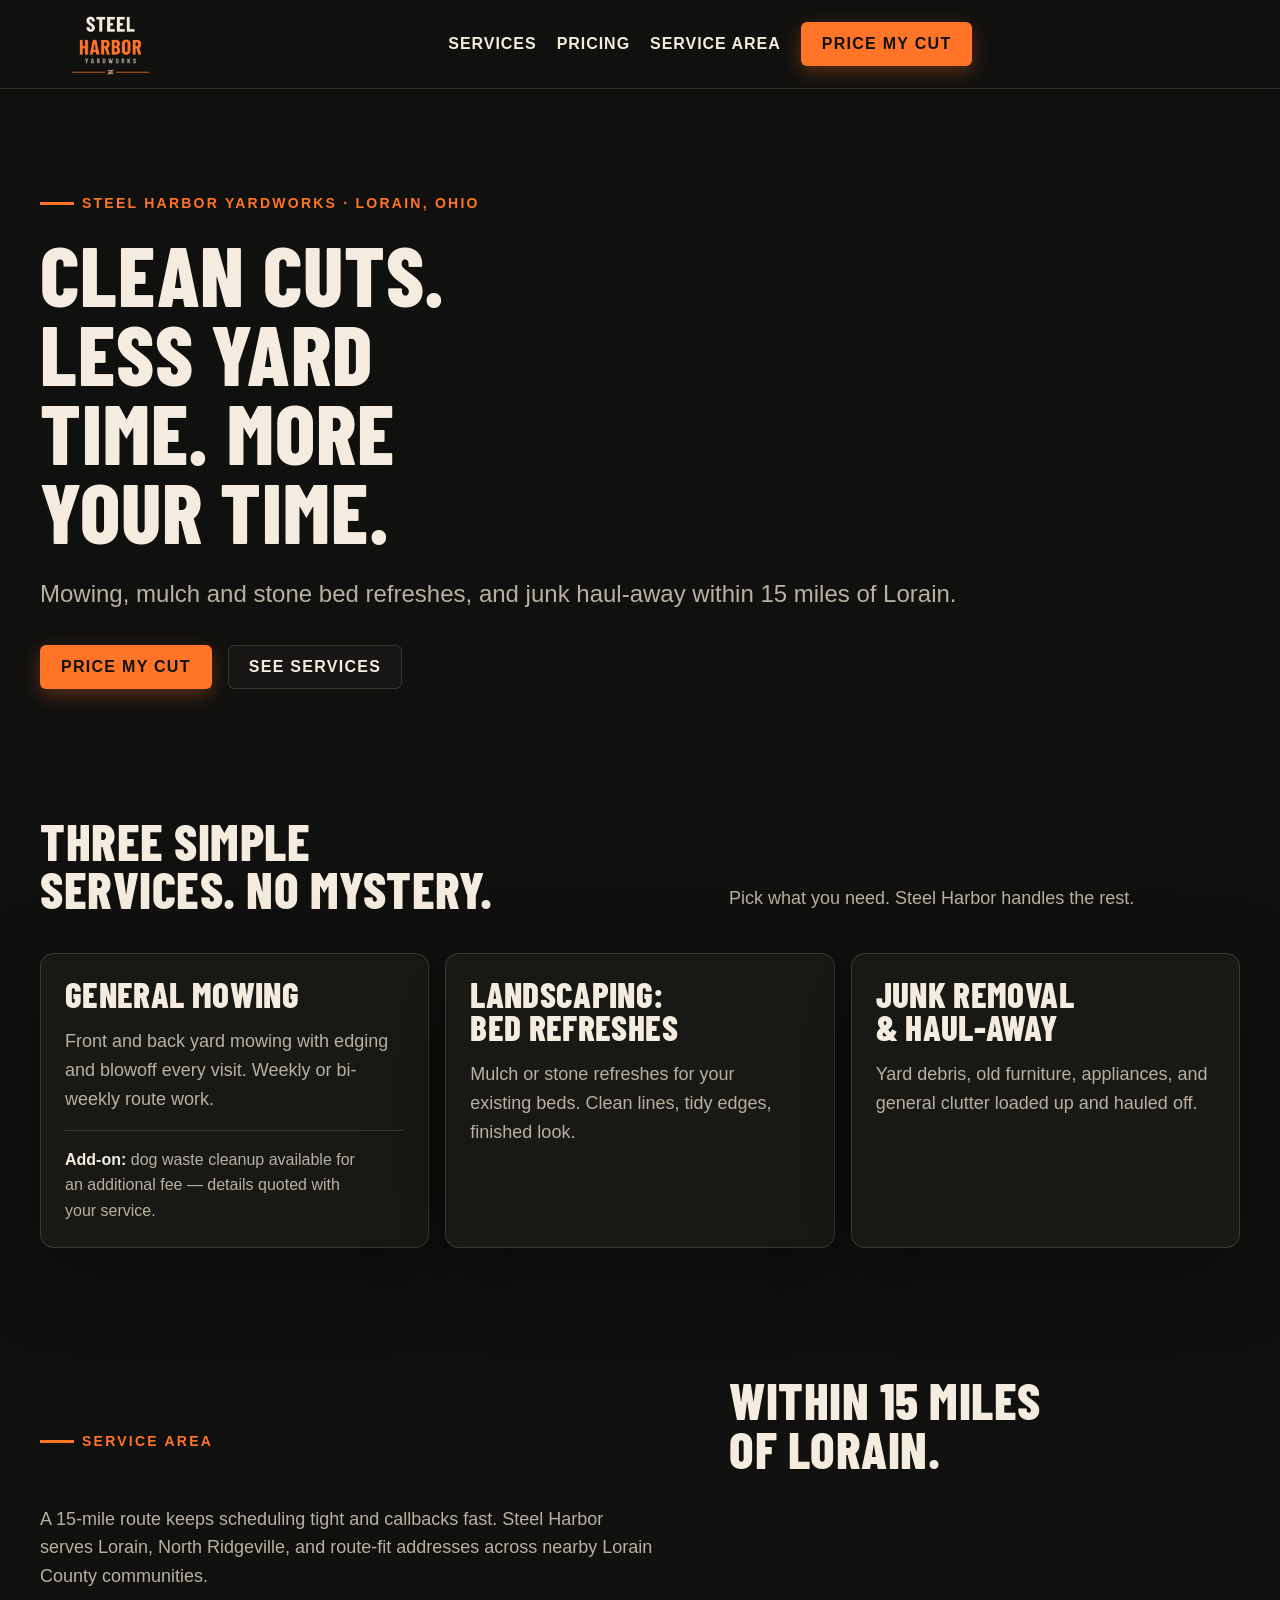
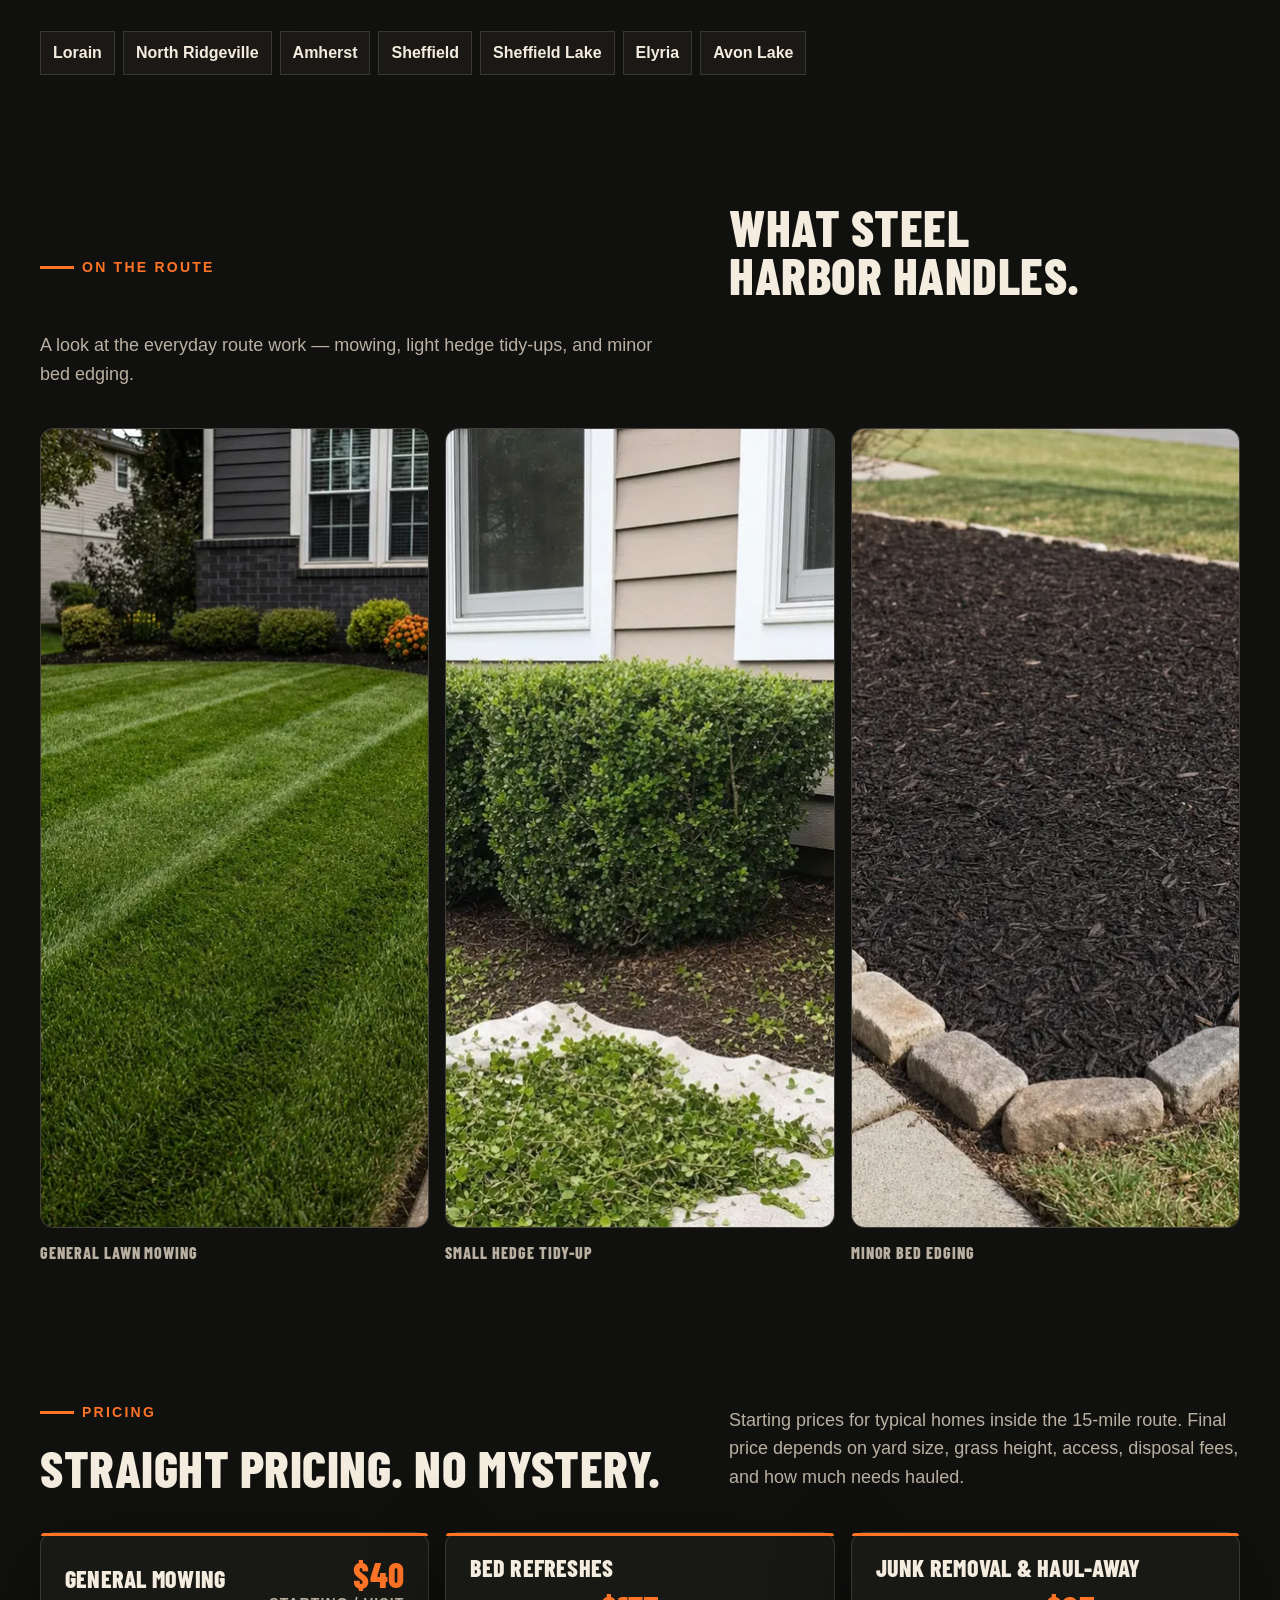
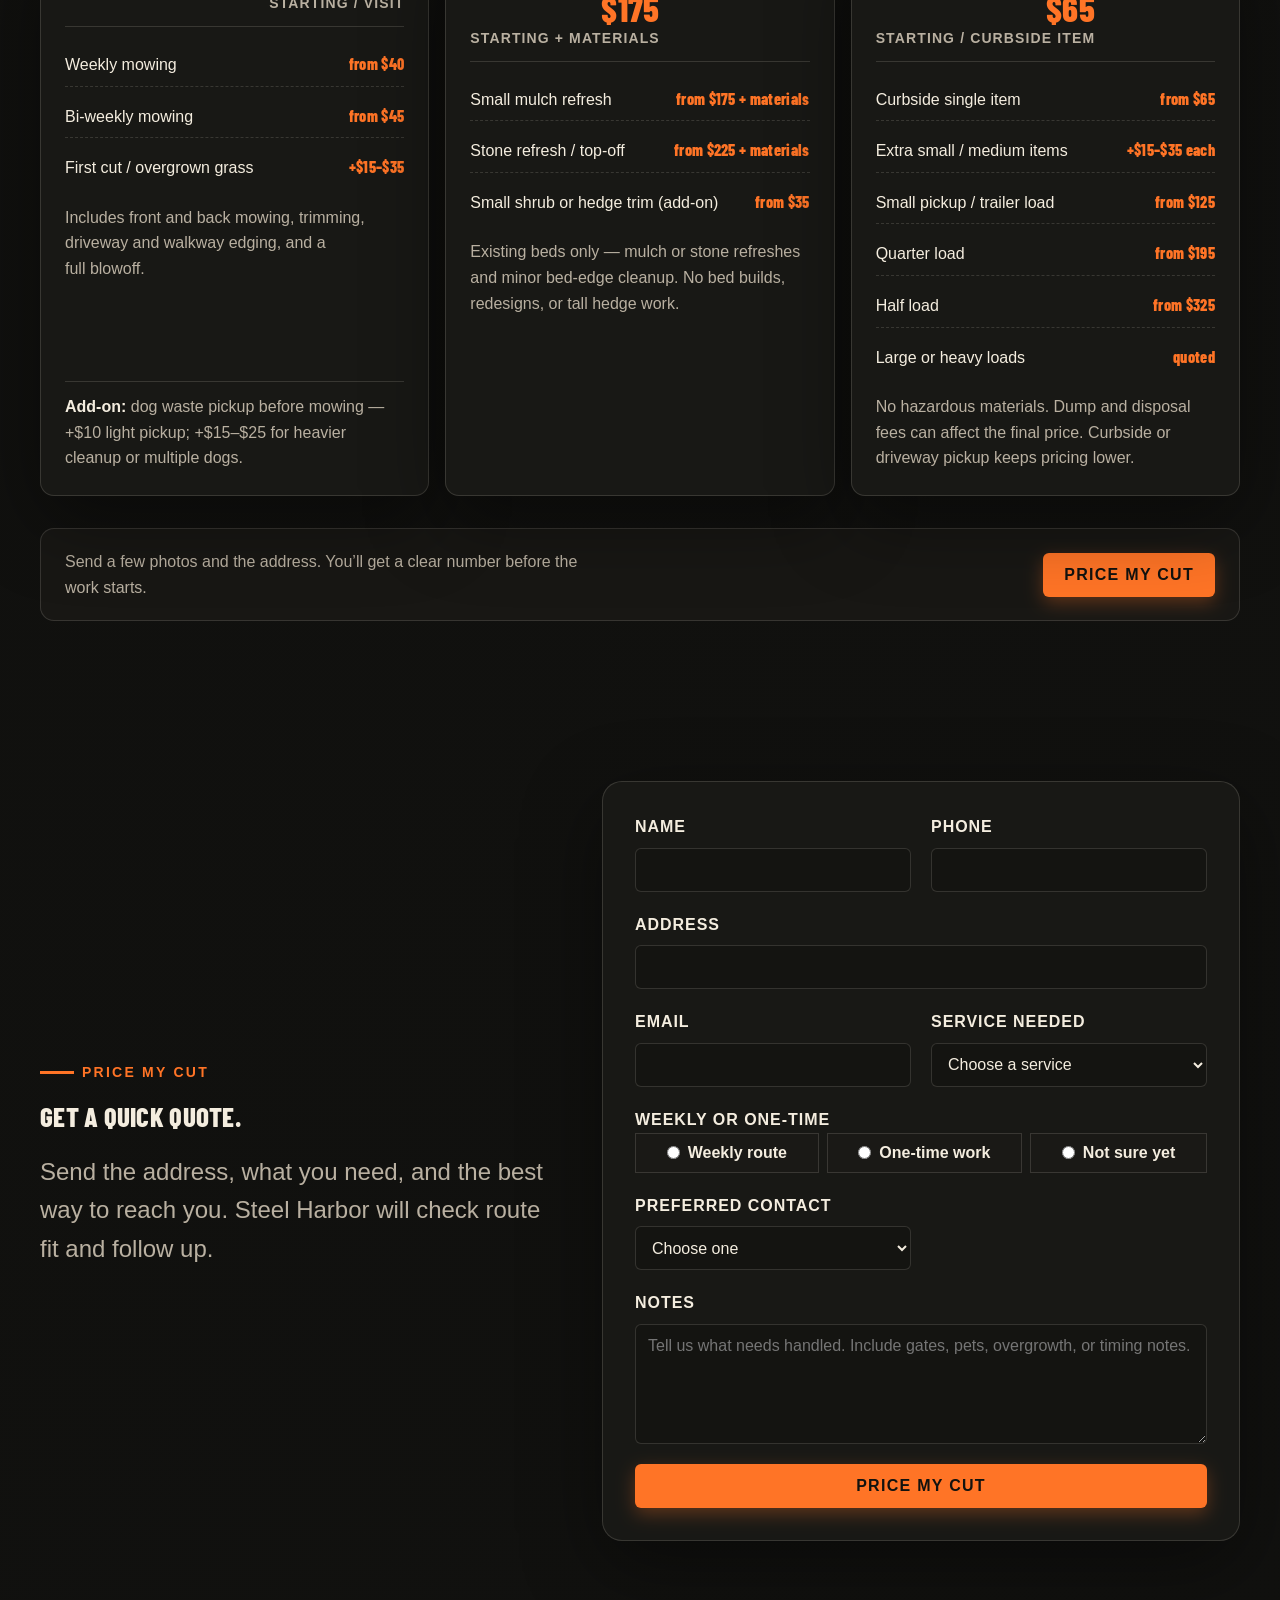
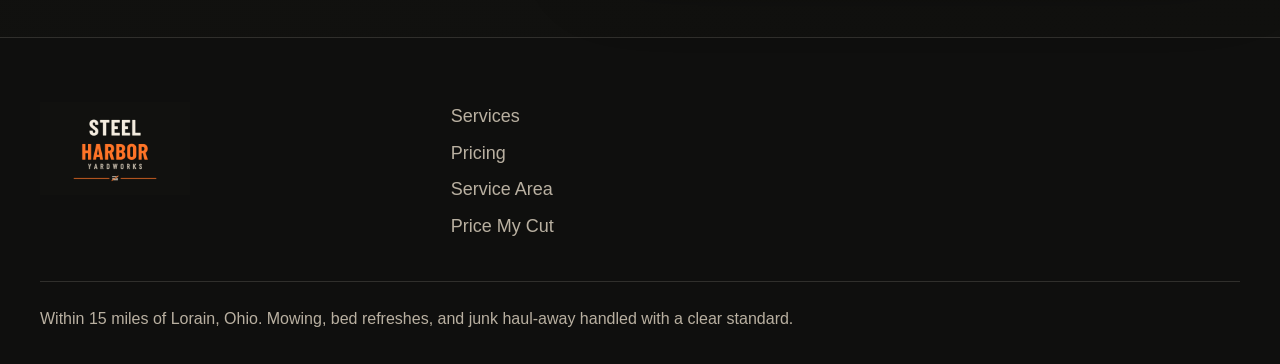
==== commit 3e012578: "Add pricing section with starting prices and route note Adds a compact, responsive pricing section b" ====
--- a/index.html
+++ b/index.html
@@ -13,7 +13,7 @@
     </script>
     <meta name="viewport" content="width=device-width, initial-scale=1" />
     <title>Lawn Mowing & Yardwork in Lorain, OH | Steel Harbor Yardworks</title>
-    <meta name="description" content="Steel Harbor Yardworks: weekly lawn mowing with edging and blowoff, mulch and stone bed refreshes, and junk haul-away within 15 miles of Lorain, Ohio." />
+    <meta name="description" content="Steel Harbor Yardworks: weekly mowing from $40, mulch and stone bed refreshes, and junk haul-away near Lorain, Ohio. Straight starting prices, no mystery quotes." />
     <meta name="robots" content="index, follow, max-image-preview:large" />
     <link rel="canonical" href="https://steelharboryardworks.com/" />
     <link rel="icon" href="/favicon.ico" sizes="32x32" />
@@ -97,6 +97,7 @@
         </a>
         <nav class="nav-links" data-nav aria-label="Main navigation">
           <a href="#services">Services</a>
+          <a href="#pricing">Pricing</a>
           <a href="#service-area">Service Area</a>
           <a class="btn btn-primary" href="#price-my-cut">Price My Cut</a>
         </nav>
@@ -186,6 +187,64 @@
         </div>
       </section>
 
+      <section class="section-tight" id="pricing">
+        <div class="container">
+          <div class="section-heading">
+            <div>
+              <span class="eyebrow">Pricing</span>
+              <h2>Straight pricing. No mystery.</h2>
+            </div>
+            <p>Starting prices for typical homes inside the 15-mile route. Final price depends on yard size, grass height, access, disposal fees, and how much needs hauled.</p>
+          </div>
+          <div class="pricing-grid">
+            <article class="price-card">
+              <header class="price-card-head">
+                <h3>General mowing</h3>
+                <p class="price-card-from"><span class="price-amount">$40</span><span class="price-unit">starting / visit</span></p>
+              </header>
+              <ul class="price-list">
+                <li><span>Weekly mowing</span><span class="price-tag">from $40</span></li>
+                <li><span>Bi-weekly mowing</span><span class="price-tag">from $45</span></li>
+                <li><span>First cut / overgrown grass</span><span class="price-tag">+$15&ndash;$35</span></li>
+              </ul>
+              <p class="price-note">Includes front and back mowing, trimming, driveway and walkway edging, and a full blowoff.</p>
+              <p class="price-note price-addon"><strong>Add-on:</strong> dog waste pickup before mowing &mdash; +$10 light pickup; +$15&ndash;$25 for heavier cleanup or multiple dogs.</p>
+            </article>
+            <article class="price-card">
+              <header class="price-card-head">
+                <h3>Bed refreshes</h3>
+                <p class="price-card-from"><span class="price-amount">$175</span><span class="price-unit">starting + materials</span></p>
+              </header>
+              <ul class="price-list">
+                <li><span>Small mulch refresh</span><span class="price-tag">from $175 + materials</span></li>
+                <li><span>Stone refresh / top-off</span><span class="price-tag">from $225 + materials</span></li>
+                <li><span>Small shrub or hedge trim (add-on)</span><span class="price-tag">from $35</span></li>
+              </ul>
+              <p class="price-note">Existing beds only &mdash; mulch or stone refreshes and minor bed-edge cleanup. No bed builds, redesigns, or tall hedge work.</p>
+            </article>
+            <article class="price-card">
+              <header class="price-card-head">
+                <h3>Junk removal &amp; haul-away</h3>
+                <p class="price-card-from"><span class="price-amount">$65</span><span class="price-unit">starting / curbside item</span></p>
+              </header>
+              <ul class="price-list">
+                <li><span>Curbside single item</span><span class="price-tag">from $65</span></li>
+                <li><span>Extra small / medium items</span><span class="price-tag">+$15&ndash;$35 each</span></li>
+                <li><span>Small pickup / trailer load</span><span class="price-tag">from $125</span></li>
+                <li><span>Quarter load</span><span class="price-tag">from $195</span></li>
+                <li><span>Half load</span><span class="price-tag">from $325</span></li>
+                <li><span>Large or heavy loads</span><span class="price-tag">quoted</span></li>
+              </ul>
+              <p class="price-note">No hazardous materials. Dump and disposal fees can affect the final price. Curbside or driveway pickup keeps pricing lower.</p>
+            </article>
+          </div>
+          <div class="pricing-cta">
+            <p>Send a few photos and the address. You&rsquo;ll get a clear number before the work starts.</p>
+            <a class="btn btn-primary" href="#price-my-cut">Price My Cut</a>
+          </div>
+        </div>
+      </section>
+
       <section class="section" id="price-my-cut">
         <div class="container split">
           <div>
@@ -218,7 +277,7 @@
     <footer class="site-footer">
       <div class="container footer-grid">
         <div><a class="brand" href="#main" aria-label="Steel Harbor Yardworks home"><img class="brand-logo brand-logo-stacked footer-logo" src="assets/logos/steel-harbor-stacked-stencil.jpg" width="1728" height="1080" alt="Steel Harbor Yardworks stacked stencil logo with cream Steel lettering, orange Harbor lettering, gray Yardworks lettering, and the orange cut-stripe mark." /></a></div>
-        <ul class="footer-links" aria-label="Footer sections"><li><a href="#services">Services</a></li><li><a href="#service-area">Service Area</a></li><li><a href="#price-my-cut">Price My Cut</a></li></ul>
+        <ul class="footer-links" aria-label="Footer sections"><li><a href="#services">Services</a></li><li><a href="#pricing">Pricing</a></li><li><a href="#service-area">Service Area</a></li><li><a href="#price-my-cut">Price My Cut</a></li></ul>
       </div>
       <div class="container fine-print">Within 15 miles of Lorain, Ohio. Mowing, bed refreshes, and junk haul-away handled with a clear standard.</div>
     </footer>
--- a/styles.css
+++ b/styles.css
@@ -987,6 +987,147 @@
   pointer-events: none;
 }
 
+.pricing-grid {
+  display: grid;
+  grid-template-columns: repeat(3, minmax(0, 1fr));
+  gap: var(--space-4);
+}
+
+.price-card {
+  position: relative;
+  display: flex;
+  flex-direction: column;
+  gap: var(--space-4);
+  padding: var(--space-6);
+  border: 1px solid var(--color-border);
+  border-radius: var(--radius-lg);
+  background: color-mix(in oklab, var(--color-surface), transparent 4%);
+  box-shadow: var(--shadow-lg);
+}
+
+.price-card::before {
+  content: "";
+  position: absolute;
+  inset: 0 0 auto 0;
+  height: 3px;
+  border-radius: var(--radius-lg) var(--radius-lg) 0 0;
+  background: var(--color-accent);
+}
+
+.price-card-head {
+  display: flex;
+  align-items: baseline;
+  justify-content: space-between;
+  flex-wrap: wrap;
+  gap: var(--space-3);
+  padding-bottom: var(--space-4);
+  border-bottom: 1px solid var(--color-border);
+}
+
+.price-card-head h3 {
+  margin: 0;
+  font-size: var(--text-lg);
+}
+
+.price-card-from {
+  margin: 0;
+  text-align: right;
+  line-height: 1;
+}
+
+.price-amount {
+  display: block;
+  font-family: var(--font-display);
+  font-size: var(--text-xl);
+  font-weight: 800;
+  letter-spacing: 0.01em;
+  color: var(--color-accent);
+}
+
+.price-unit {
+  display: block;
+  margin-top: var(--space-1);
+  font-size: var(--text-xs);
+  font-weight: 700;
+  letter-spacing: 0.08em;
+  text-transform: uppercase;
+  color: var(--color-text-muted);
+}
+
+.price-list {
+  display: grid;
+  gap: var(--space-2);
+  list-style: none;
+}
+
+.price-list li {
+  display: flex;
+  justify-content: space-between;
+  align-items: baseline;
+  gap: var(--space-3);
+  padding: var(--space-2) 0;
+  border-bottom: 1px dashed var(--color-border);
+  font-size: var(--text-sm);
+}
+
+.price-list li:last-child {
+  border-bottom: 0;
+}
+
+.price-list li::before {
+  content: none;
+}
+
+.price-list li > span:first-child {
+  color: var(--color-text);
+}
+
+.price-tag {
+  flex-shrink: 0;
+  font-family: var(--font-display);
+  font-weight: 800;
+  letter-spacing: 0.02em;
+  color: var(--color-accent);
+  text-align: right;
+  white-space: nowrap;
+}
+
+.price-note {
+  margin: 0;
+  color: var(--color-text-muted);
+  font-size: var(--text-sm);
+}
+
+.price-addon {
+  margin-top: auto;
+  padding-top: var(--space-3);
+  border-top: 1px solid var(--color-border);
+}
+
+.price-addon strong {
+  color: var(--color-text);
+}
+
+.pricing-cta {
+  margin-top: var(--space-8);
+  display: flex;
+  flex-wrap: wrap;
+  align-items: center;
+  justify-content: space-between;
+  gap: var(--space-4);
+  padding: var(--space-5) var(--space-6);
+  border: 1px solid var(--color-border);
+  border-radius: var(--radius-lg);
+  background: color-mix(in oklab, var(--color-surface), transparent 12%);
+}
+
+.pricing-cta p {
+  margin: 0;
+  color: var(--color-text-muted);
+  font-size: var(--text-sm);
+  max-width: 60ch;
+}
+
 .site-footer {
   padding: var(--space-16) 0 var(--space-8);
   border-top: 1px solid var(--color-border);
@@ -1056,7 +1197,8 @@
   .faq-grid,
   .packages,
   .steps,
-  .proof-bar {
+  .proof-bar,
+  .pricing-grid {
     grid-template-columns: repeat(2, minmax(0, 1fr));
   }
 
@@ -1100,8 +1242,17 @@
   .work-grid,
   .form-grid,
   .footer-grid,
-  .photo-strip {
+  .photo-strip,
+  .pricing-grid {
     grid-template-columns: 1fr;
+  }
+
+  .pricing-cta {
+    padding: var(--space-4);
+  }
+
+  .pricing-cta .btn {
+    width: 100%;
   }
 
   .hero h1 {
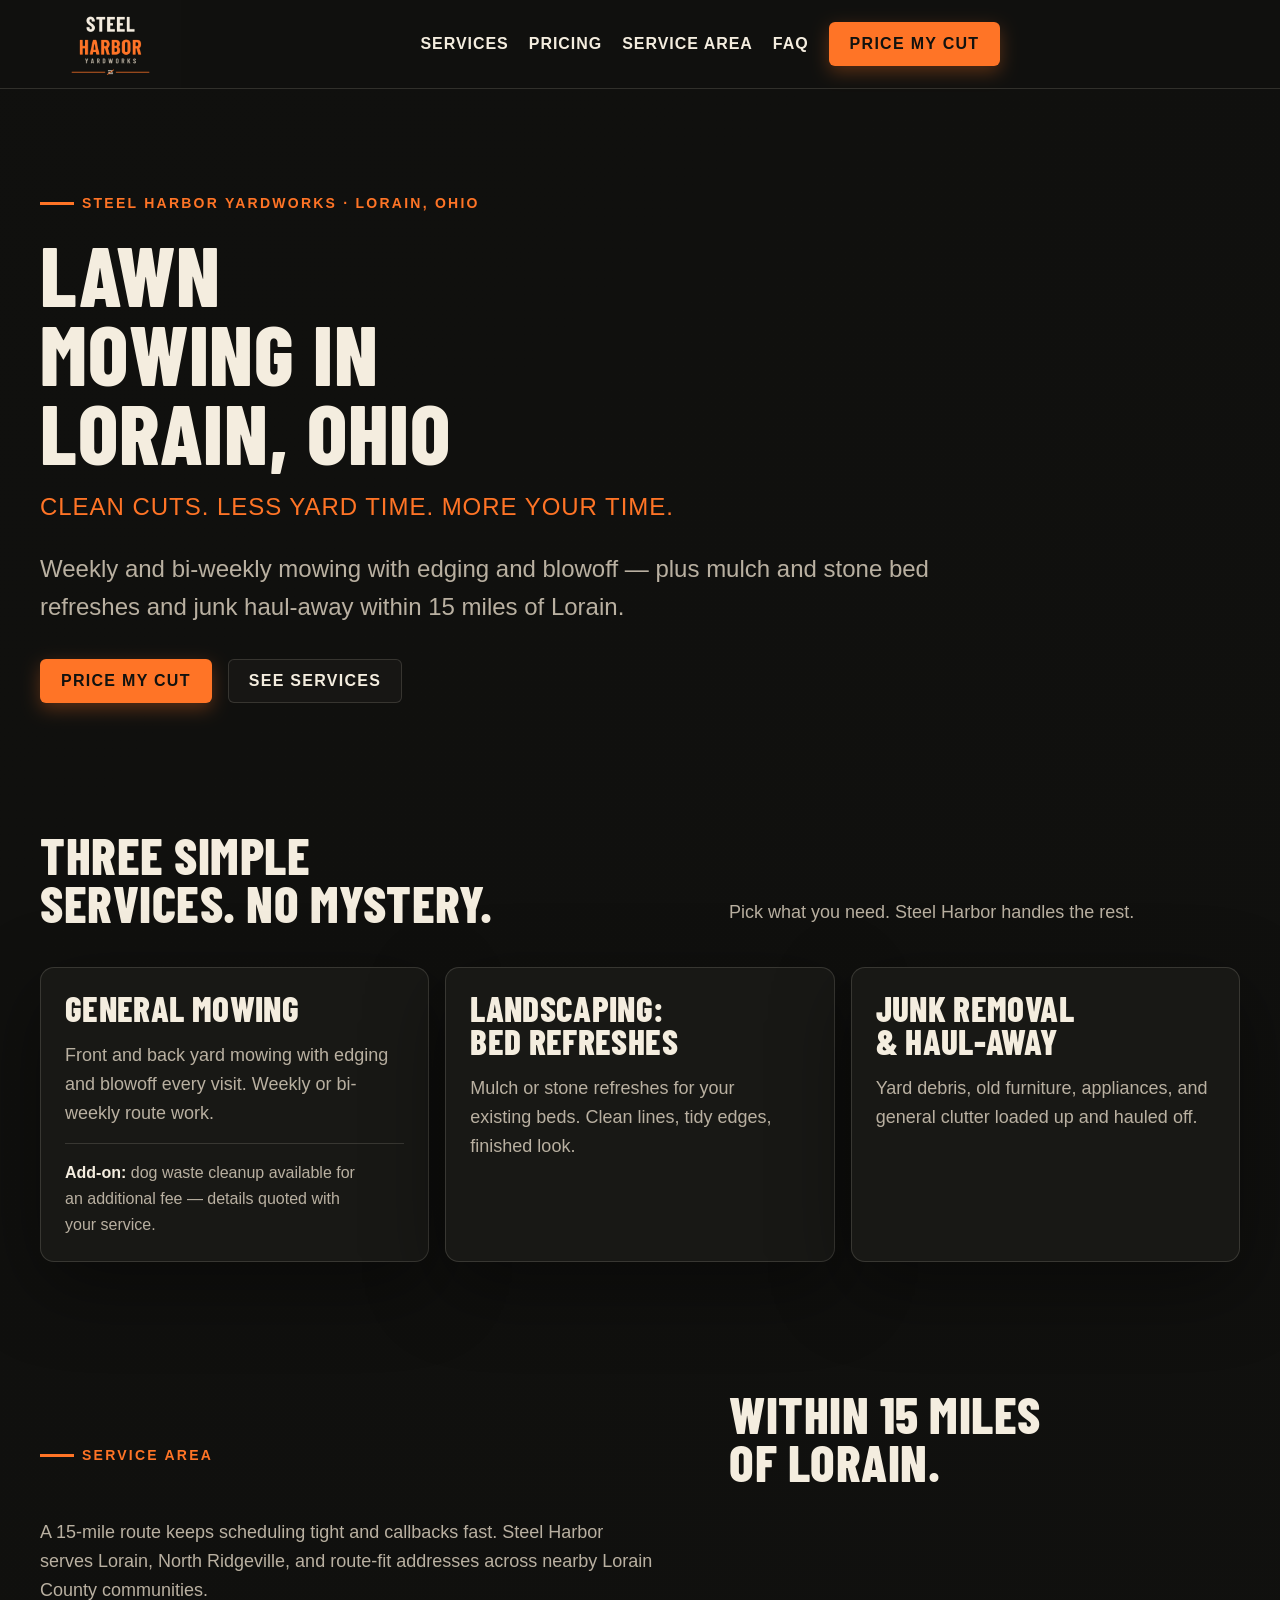
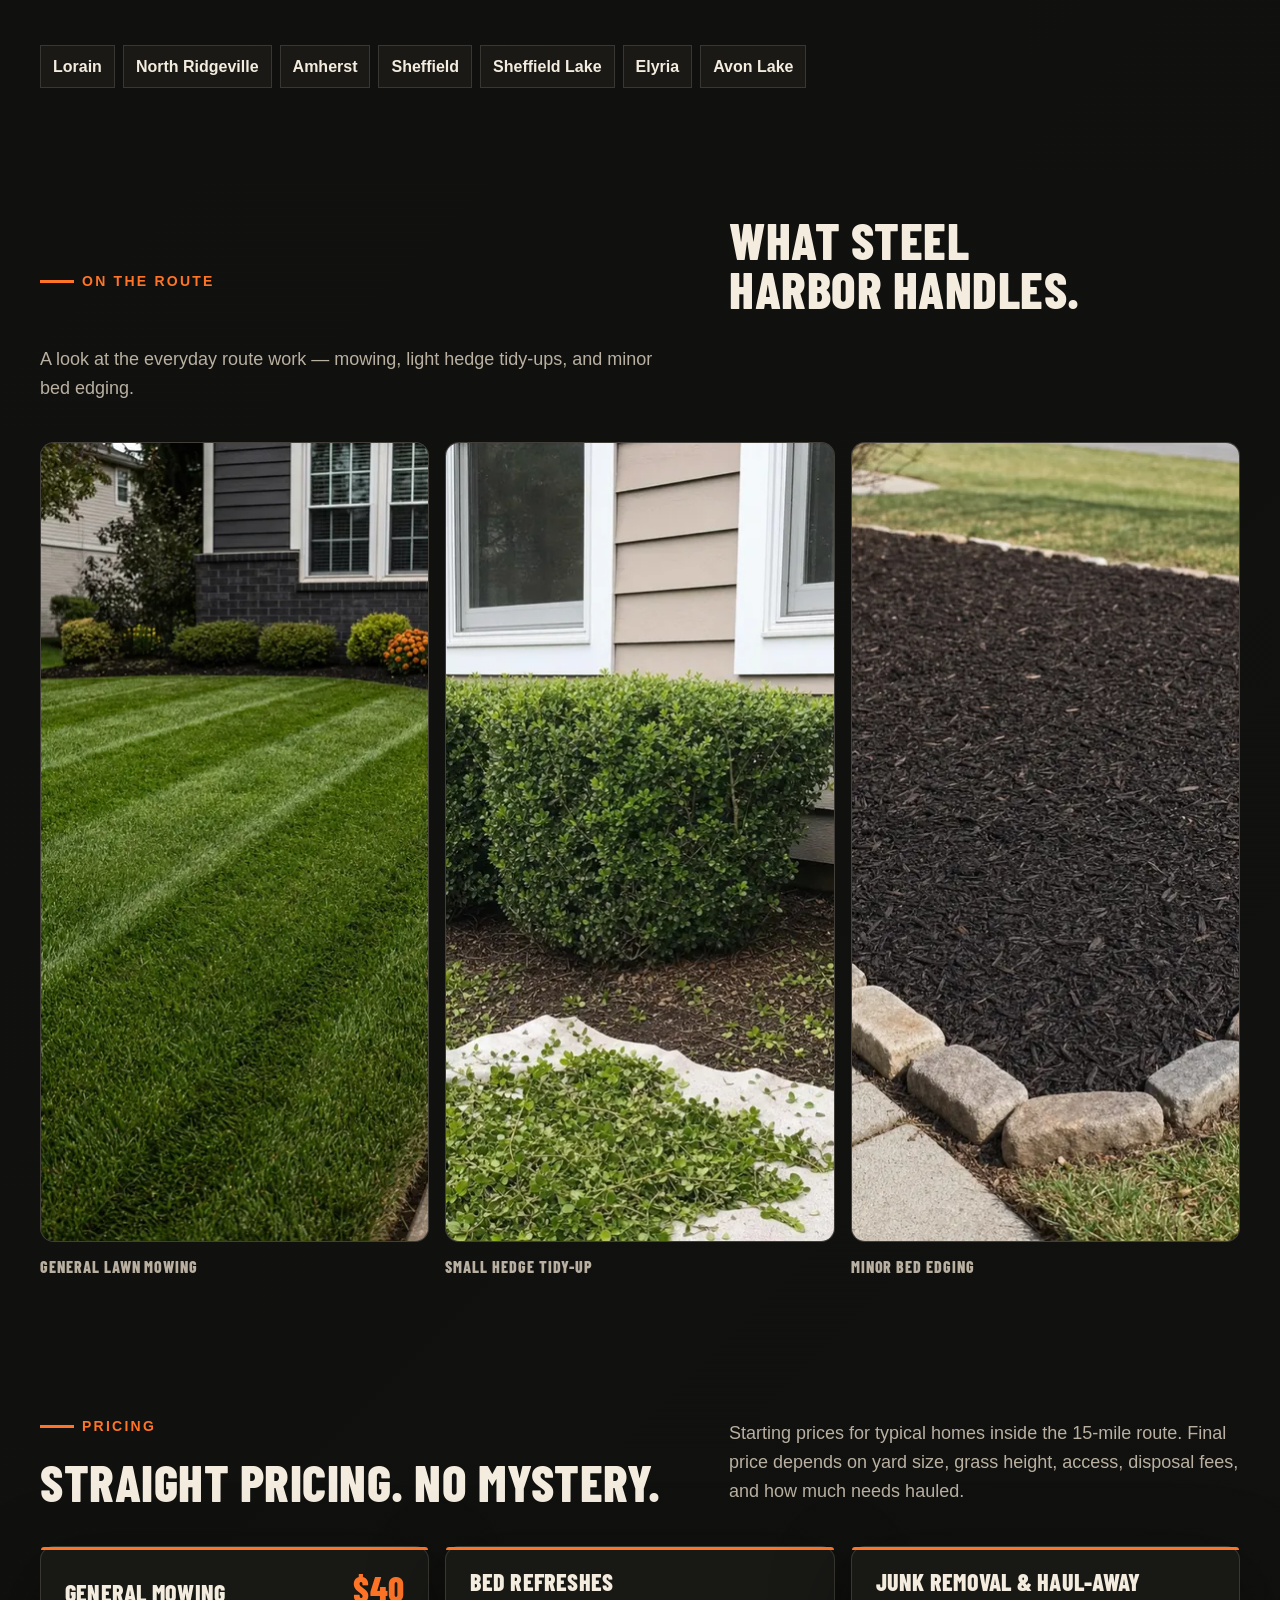
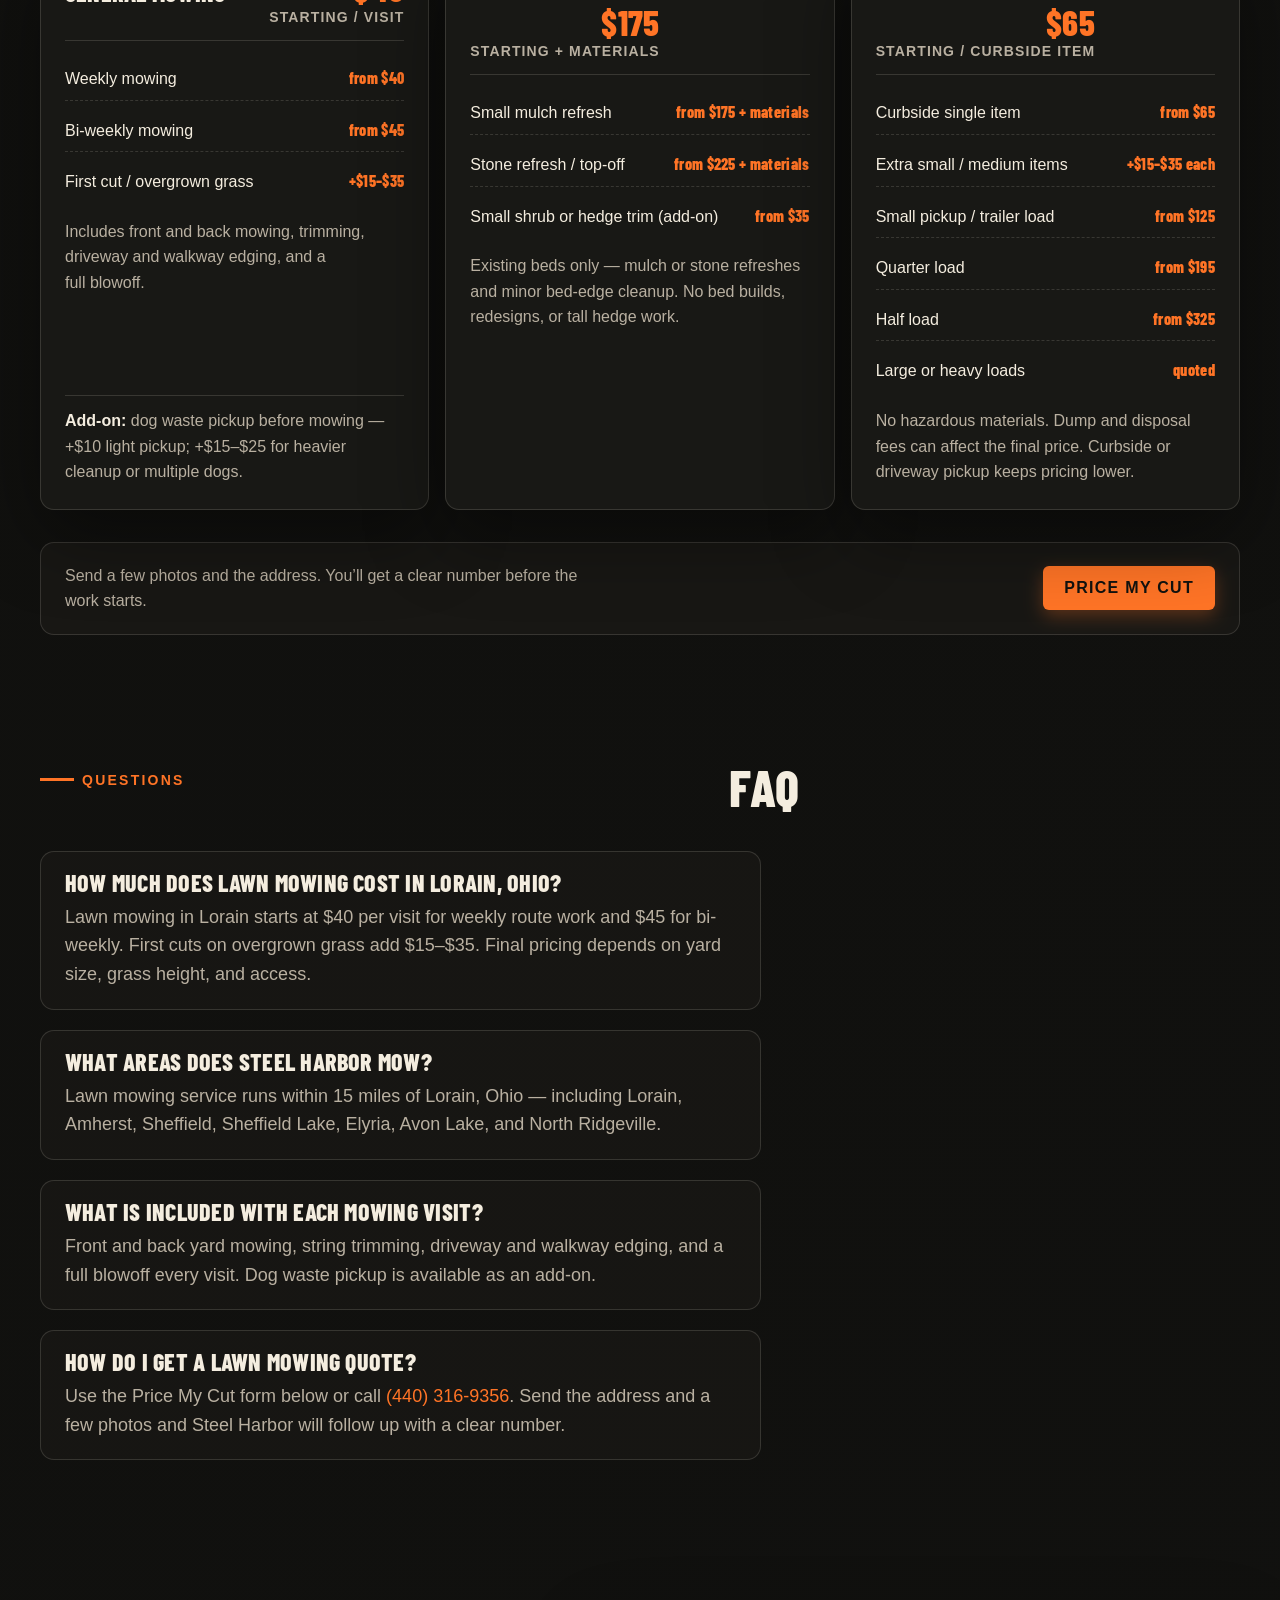
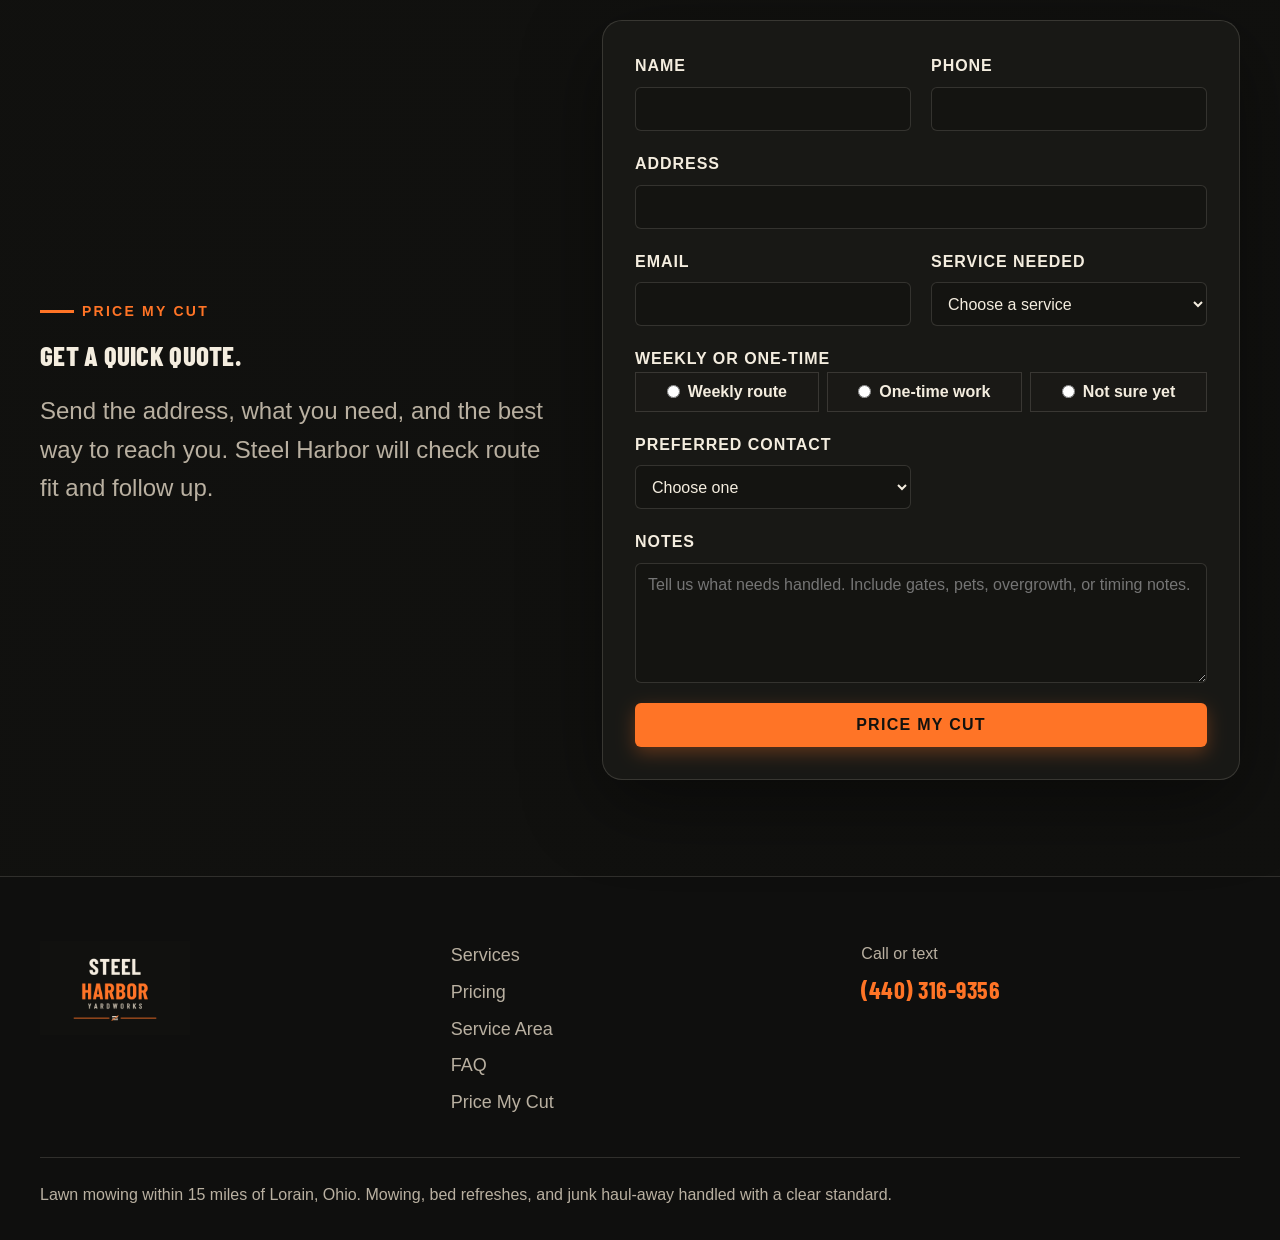
==== commit c7f7cd34: "Refocus SEO on lawn mowing in Lorain, add FAQ section and phone - Title and meta now lead with "Lawn" ====
--- a/index.html
+++ b/index.html
@@ -12,16 +12,16 @@
       gtag('config', 'G-YG75Y05QSC');
     </script>
     <meta name="viewport" content="width=device-width, initial-scale=1" />
-    <title>Lawn Mowing & Yardwork in Lorain, OH | Steel Harbor Yardworks</title>
-    <meta name="description" content="Steel Harbor Yardworks: weekly mowing from $40, mulch and stone bed refreshes, and junk haul-away near Lorain, Ohio. Straight starting prices, no mystery quotes." />
+    <title>Lawn Mowing in Lorain, OH | Steel Harbor Yardworks</title>
+    <meta name="description" content="Lawn mowing in Lorain, Ohio from $40 per visit. Steel Harbor Yardworks handles weekly and bi-weekly mowing with edging and blowoff within 15 miles of Lorain. Call (440) 316-9356." />
     <meta name="robots" content="index, follow, max-image-preview:large" />
     <link rel="canonical" href="https://steelharboryardworks.com/" />
     <link rel="icon" href="/favicon.ico" sizes="32x32" />
     <link rel="icon" type="image/png" href="/assets/logos/favicon-192.png" sizes="192x192" />
     <link rel="apple-touch-icon" href="/assets/logos/apple-touch-icon.png" />
     <link rel="manifest" href="/site.webmanifest" />
-    <meta property="og:title" content="Lawn Mowing & Yardwork in Lorain, OH | Steel Harbor Yardworks" />
-    <meta property="og:description" content="Weekly mowing with edging and blowoff, mulch and stone bed refreshes, and junk haul-away within 15 miles of Lorain." />
+    <meta property="og:title" content="Lawn Mowing in Lorain, OH | Steel Harbor Yardworks" />
+    <meta property="og:description" content="Lawn mowing in Lorain, Ohio from $40 per visit. Weekly and bi-weekly route mowing with edging and blowoff within 15 miles of Lorain. Call (440) 316-9356." />
     <meta property="og:type" content="website" />
     <meta property="og:url" content="https://steelharboryardworks.com/" />
     <meta property="og:image" content="https://steelharboryardworks.com/assets/mowing-stripes.webp" />
@@ -35,8 +35,9 @@
         "url": "https://steelharboryardworks.com/",
         "image": "https://steelharboryardworks.com/assets/logos/steel-harbor-stacked-stencil.png",
         "logo": "https://steelharboryardworks.com/assets/logos/steel-harbor-stacked-stencil.png",
-        "description": "Lawn mowing with edging and blowoff, mulch and stone bed refreshes, and junk haul-away within 15 miles of Lorain, Ohio.",
-        "priceRange": "Request quote",
+        "description": "Lawn mowing in Lorain, Ohio with edging and blowoff. Weekly and bi-weekly route mowing, plus mulch and stone bed refreshes and junk haul-away within 15 miles of Lorain.",
+        "telephone": "+1-440-316-9356",
+        "priceRange": "$$",
         "areaServed": [
           { "@type": "City", "name": "Lorain, Ohio" },
           { "@type": "City", "name": "Amherst, Ohio" },
@@ -70,18 +71,34 @@
         "mainEntity": [
           {
             "@type": "Question",
-            "name": "What services does Steel Harbor Yardworks offer?",
+            "name": "How much does lawn mowing cost in Lorain, Ohio?",
             "acceptedAnswer": {
               "@type": "Answer",
-              "text": "General mowing of front and back yards with edging and blowoff, bed refreshes with mulch or stone, and junk removal and haul-away. Dog waste cleanup is available as an add-on for an additional fee."
+              "text": "Lawn mowing in Lorain starts at $40 per visit for weekly route mowing and $45 per visit for bi-weekly. First cuts on overgrown grass add $15 to $35. Final pricing depends on yard size, grass height, and access."
             }
           },
           {
             "@type": "Question",
-            "name": "What areas does Steel Harbor Yardworks serve?",
+            "name": "What areas does Steel Harbor Yardworks mow?",
             "acceptedAnswer": {
               "@type": "Answer",
-              "text": "Steel Harbor Yardworks serves addresses within 15 miles of Lorain, Ohio, including Amherst, Sheffield, Sheffield Lake, Elyria, Avon Lake, and North Ridgeville."
+              "text": "Steel Harbor Yardworks mows lawns within 15 miles of Lorain, Ohio, including Lorain, Amherst, Sheffield, Sheffield Lake, Elyria, Avon Lake, and North Ridgeville."
+            }
+          },
+          {
+            "@type": "Question",
+            "name": "What is included with a lawn mowing visit?",
+            "acceptedAnswer": {
+              "@type": "Answer",
+              "text": "Every mowing visit includes front and back yard mowing, string trimming, driveway and walkway edging, and a full blowoff. Dog waste pickup is available as an add-on."
+            }
+          },
+          {
+            "@type": "Question",
+            "name": "How do I get a lawn mowing quote?",
+            "acceptedAnswer": {
+              "@type": "Answer",
+              "text": "Use the Price My Cut form on this site or call (440) 316-9356. Send the address and a few photos and Steel Harbor will check route fit and follow up with a clear number."
             }
           }
         ]
@@ -99,6 +116,7 @@
           <a href="#services">Services</a>
           <a href="#pricing">Pricing</a>
           <a href="#service-area">Service Area</a>
+          <a href="#faq">FAQ</a>
           <a class="btn btn-primary" href="#price-my-cut">Price My Cut</a>
         </nav>
         <div class="header-actions">
@@ -111,8 +129,9 @@
       <section class="hero">
         <div class="container">
           <span class="eyebrow">Steel Harbor Yardworks · Lorain, Ohio</span>
-          <h1>Clean cuts. Less yard time. More your time.</h1>
-          <p class="hero-copy">Mowing, mulch and stone bed refreshes, and junk haul-away within 15 miles of Lorain.</p>
+          <h1>Lawn Mowing in Lorain, Ohio</h1>
+          <p class="hero-tagline">Clean cuts. Less yard time. More your time.</p>
+          <p class="hero-copy">Weekly and bi-weekly mowing with edging and blowoff &mdash; plus mulch and stone bed refreshes and junk haul-away within 15 miles of Lorain.</p>
           <div class="hero-actions">
             <a class="btn btn-primary" href="#price-my-cut">Price My Cut</a>
             <a class="btn btn-secondary" href="#services">See Services</a>
@@ -242,6 +261,33 @@
             <p>Send a few photos and the address. You&rsquo;ll get a clear number before the work starts.</p>
             <a class="btn btn-primary" href="#price-my-cut">Price My Cut</a>
           </div>
+        </div>
+      </section>
+
+      <section class="section-tight" id="faq">
+        <div class="container">
+          <div class="section-heading">
+            <span class="eyebrow">Questions</span>
+            <h2>FAQ</h2>
+          </div>
+          <ul class="faq-list">
+            <li>
+              <h3>How much does lawn mowing cost in Lorain, Ohio?</h3>
+              <p>Lawn mowing in Lorain starts at $40 per visit for weekly route work and $45 for bi-weekly. First cuts on overgrown grass add $15&ndash;$35. Final pricing depends on yard size, grass height, and access.</p>
+            </li>
+            <li>
+              <h3>What areas does Steel Harbor mow?</h3>
+              <p>Lawn mowing service runs within 15 miles of Lorain, Ohio &mdash; including Lorain, Amherst, Sheffield, Sheffield Lake, Elyria, Avon Lake, and North Ridgeville.</p>
+            </li>
+            <li>
+              <h3>What is included with each mowing visit?</h3>
+              <p>Front and back yard mowing, string trimming, driveway and walkway edging, and a full blowoff every visit. Dog waste pickup is available as an add-on.</p>
+            </li>
+            <li>
+              <h3>How do I get a lawn mowing quote?</h3>
+              <p>Use the Price My Cut form below or call <a href="tel:+14403169356">(440) 316-9356</a>. Send the address and a few photos and Steel Harbor will follow up with a clear number.</p>
+            </li>
+          </ul>
         </div>
       </section>
 
@@ -277,9 +323,10 @@
     <footer class="site-footer">
       <div class="container footer-grid">
         <div><a class="brand" href="#main" aria-label="Steel Harbor Yardworks home"><img class="brand-logo brand-logo-stacked footer-logo" src="assets/logos/steel-harbor-stacked-stencil.jpg" width="1728" height="1080" alt="Steel Harbor Yardworks stacked stencil logo with cream Steel lettering, orange Harbor lettering, gray Yardworks lettering, and the orange cut-stripe mark." /></a></div>
-        <ul class="footer-links" aria-label="Footer sections"><li><a href="#services">Services</a></li><li><a href="#pricing">Pricing</a></li><li><a href="#service-area">Service Area</a></li><li><a href="#price-my-cut">Price My Cut</a></li></ul>
+        <ul class="footer-links" aria-label="Footer sections"><li><a href="#services">Services</a></li><li><a href="#pricing">Pricing</a></li><li><a href="#service-area">Service Area</a></li><li><a href="#faq">FAQ</a></li><li><a href="#price-my-cut">Price My Cut</a></li></ul>
+        <p class="footer-contact">Call or text<br /><a class="footer-phone" href="tel:+14403169356">(440) 316-9356</a></p>
       </div>
-      <div class="container fine-print">Within 15 miles of Lorain, Ohio. Mowing, bed refreshes, and junk haul-away handled with a clear standard.</div>
+      <div class="container fine-print">Lawn mowing within 15 miles of Lorain, Ohio. Mowing, bed refreshes, and junk haul-away handled with a clear standard.</div>
     </footer>
     <script src="script.js" defer></script>
   </body>
--- a/styles.css
+++ b/styles.css
@@ -1305,3 +1305,57 @@
     transition-duration: 0.01ms !important;
   }
 }
+
+.hero-tagline {
+  margin-top: var(--space-4);
+  font-family: var(--font-display);
+  font-size: var(--text-lg);
+  letter-spacing: 0.04em;
+  text-transform: uppercase;
+  color: var(--color-accent);
+}
+
+.faq-list {
+  list-style: none;
+  display: grid;
+  gap: var(--space-5);
+  margin-top: var(--space-8);
+  max-width: 56rem;
+}
+
+.faq-list li {
+  padding: var(--space-5) var(--space-6);
+  border: 1px solid var(--color-border);
+  border-radius: var(--radius-lg);
+  background: color-mix(in oklab, var(--color-surface), transparent 30%);
+}
+
+.faq-list h3 {
+  margin: 0 0 var(--space-2);
+  font-size: var(--text-lg);
+}
+
+.faq-list p {
+  margin: 0;
+  color: var(--color-text-muted);
+}
+
+.faq-list a {
+  color: var(--color-accent);
+}
+
+.footer-contact {
+  margin: 0;
+  color: var(--color-text-muted);
+  font-size: var(--text-sm);
+}
+
+.footer-phone {
+  display: inline-block;
+  margin-top: var(--space-1);
+  font-family: var(--font-display);
+  font-size: var(--text-lg);
+  font-weight: 700;
+  color: var(--color-accent);
+  letter-spacing: 0.02em;
+}
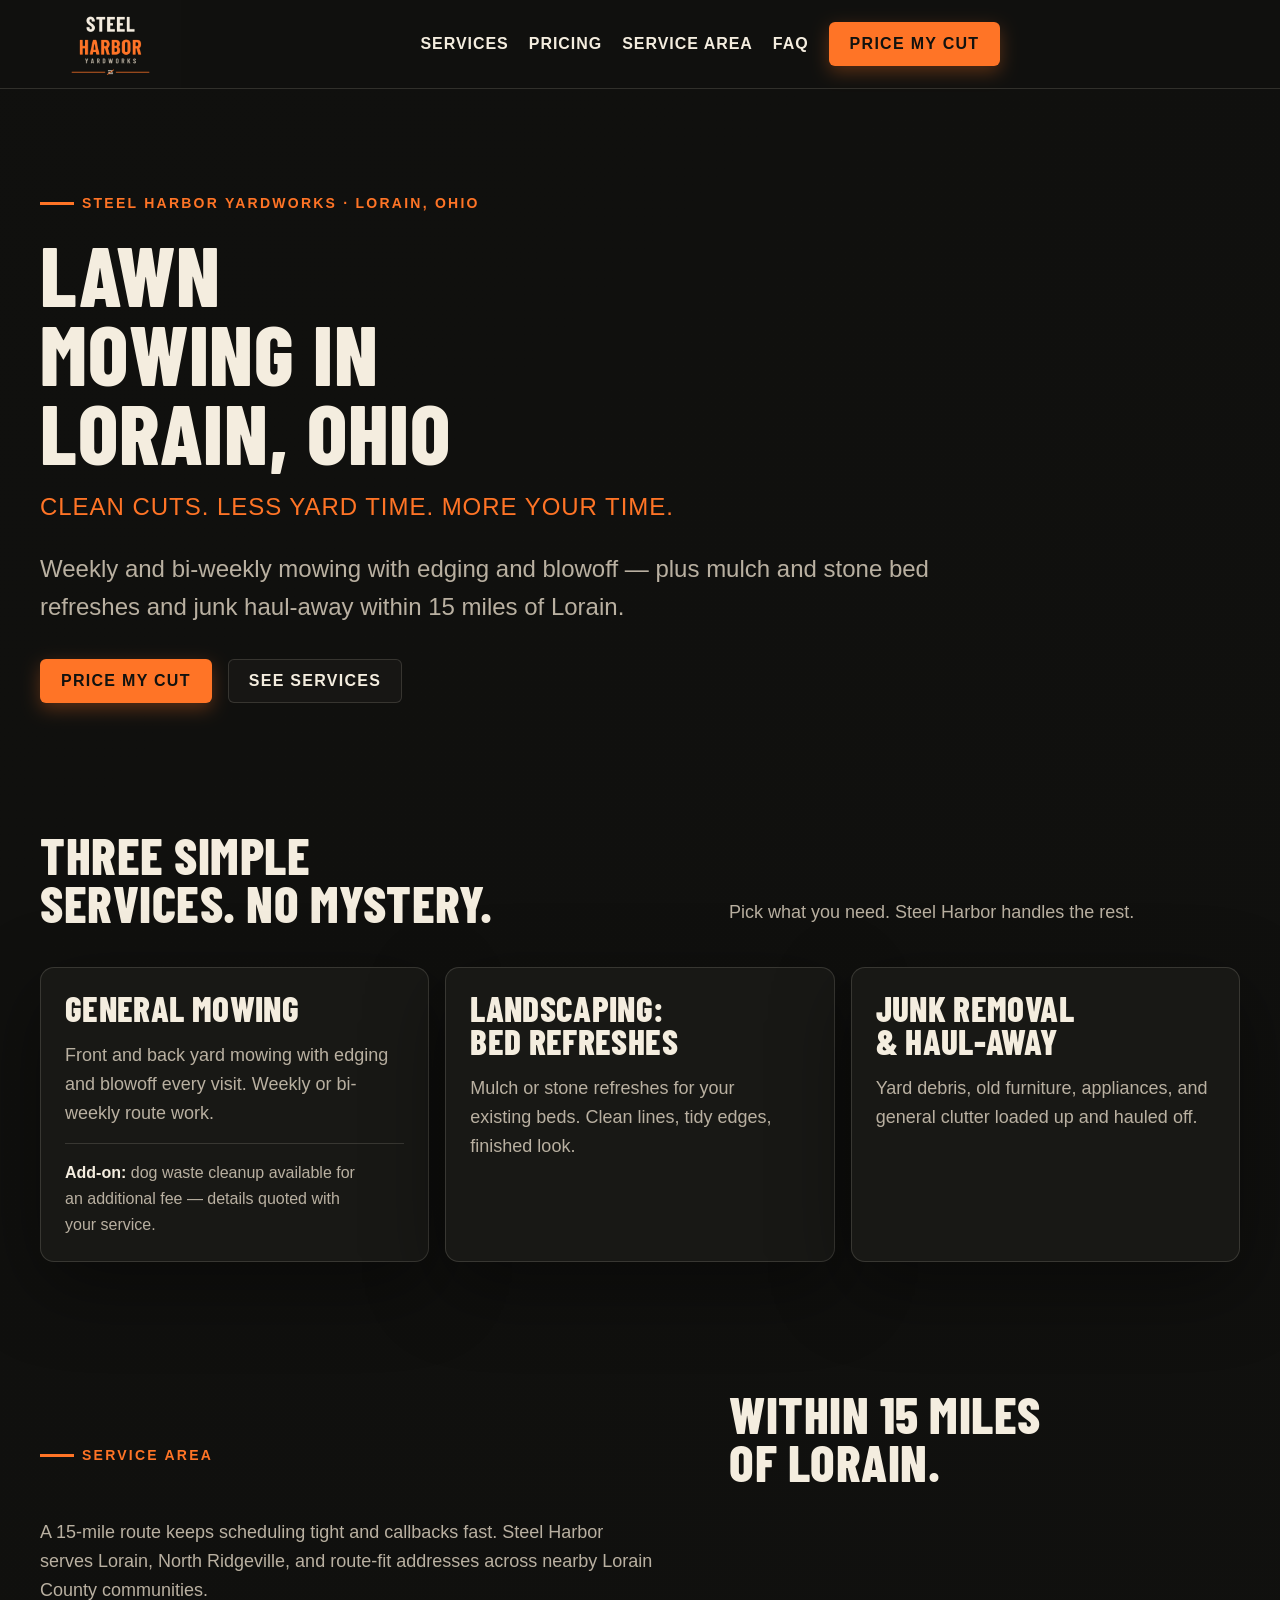
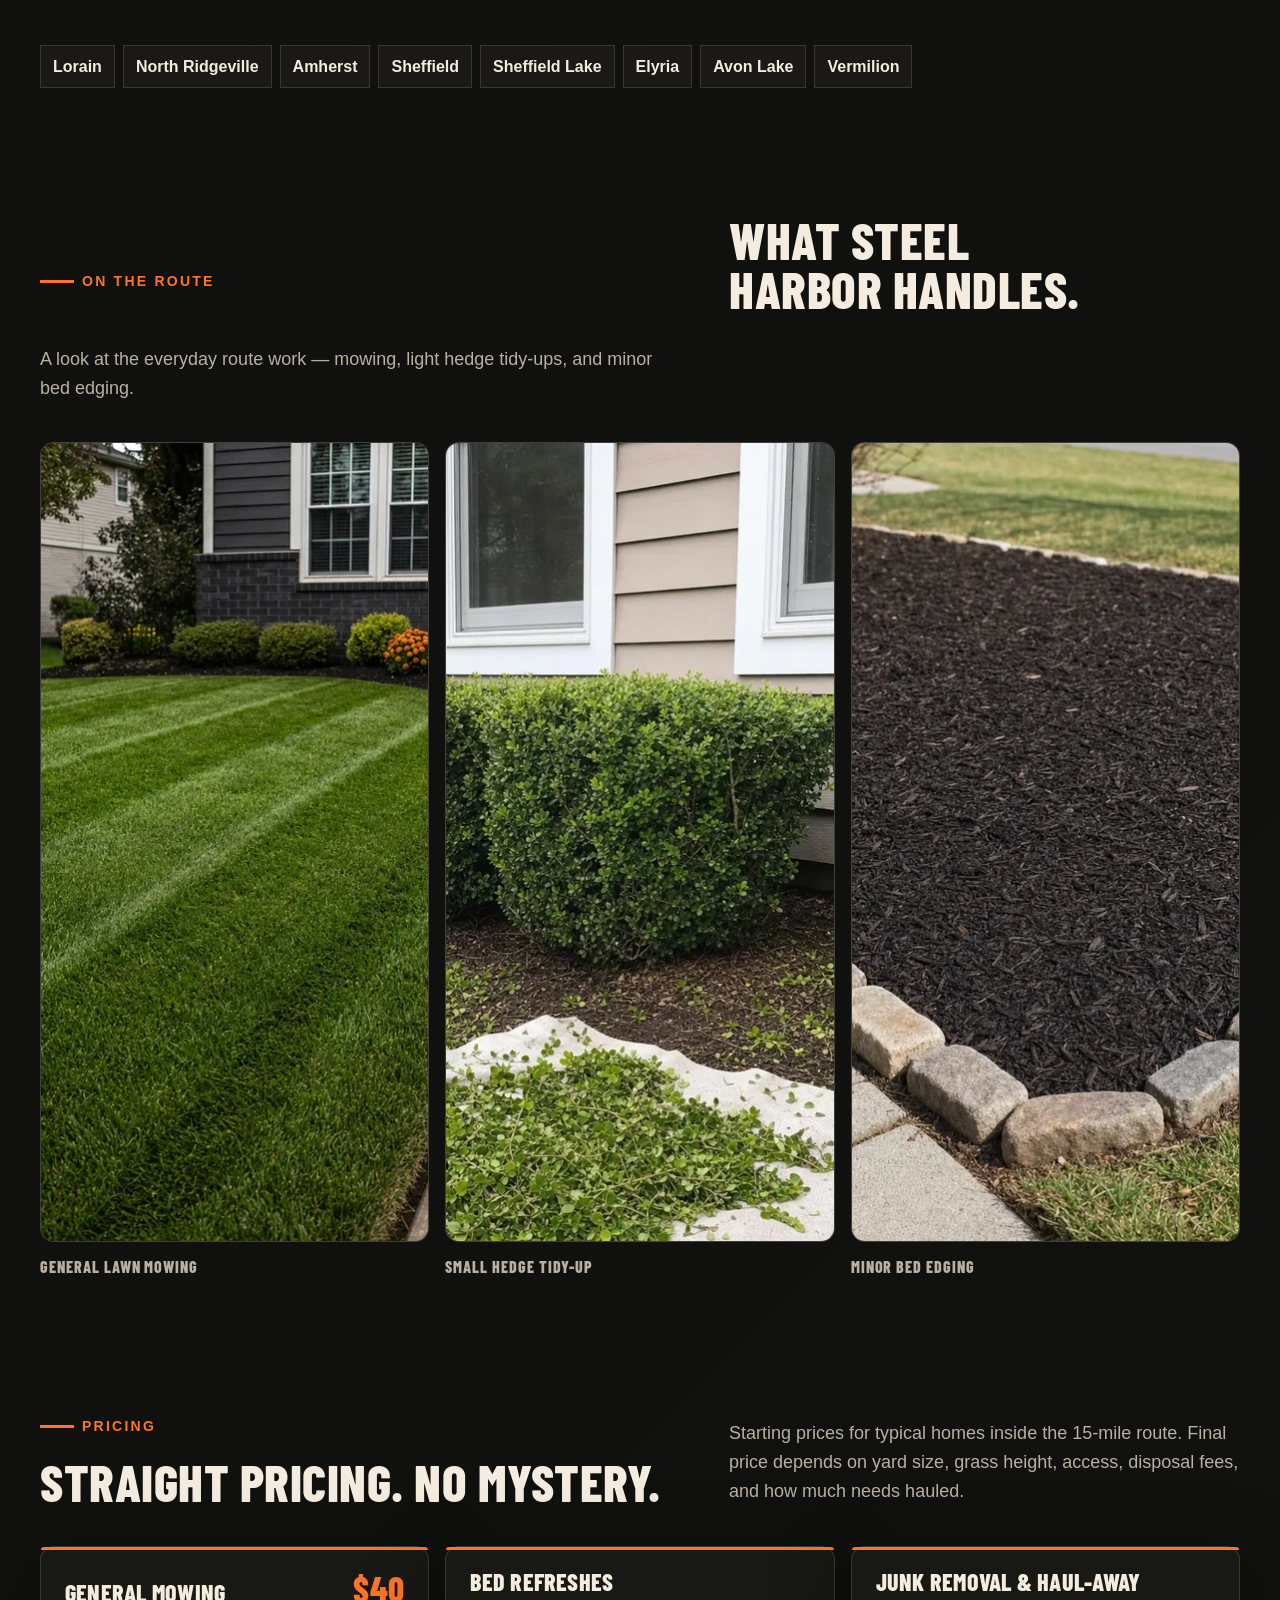
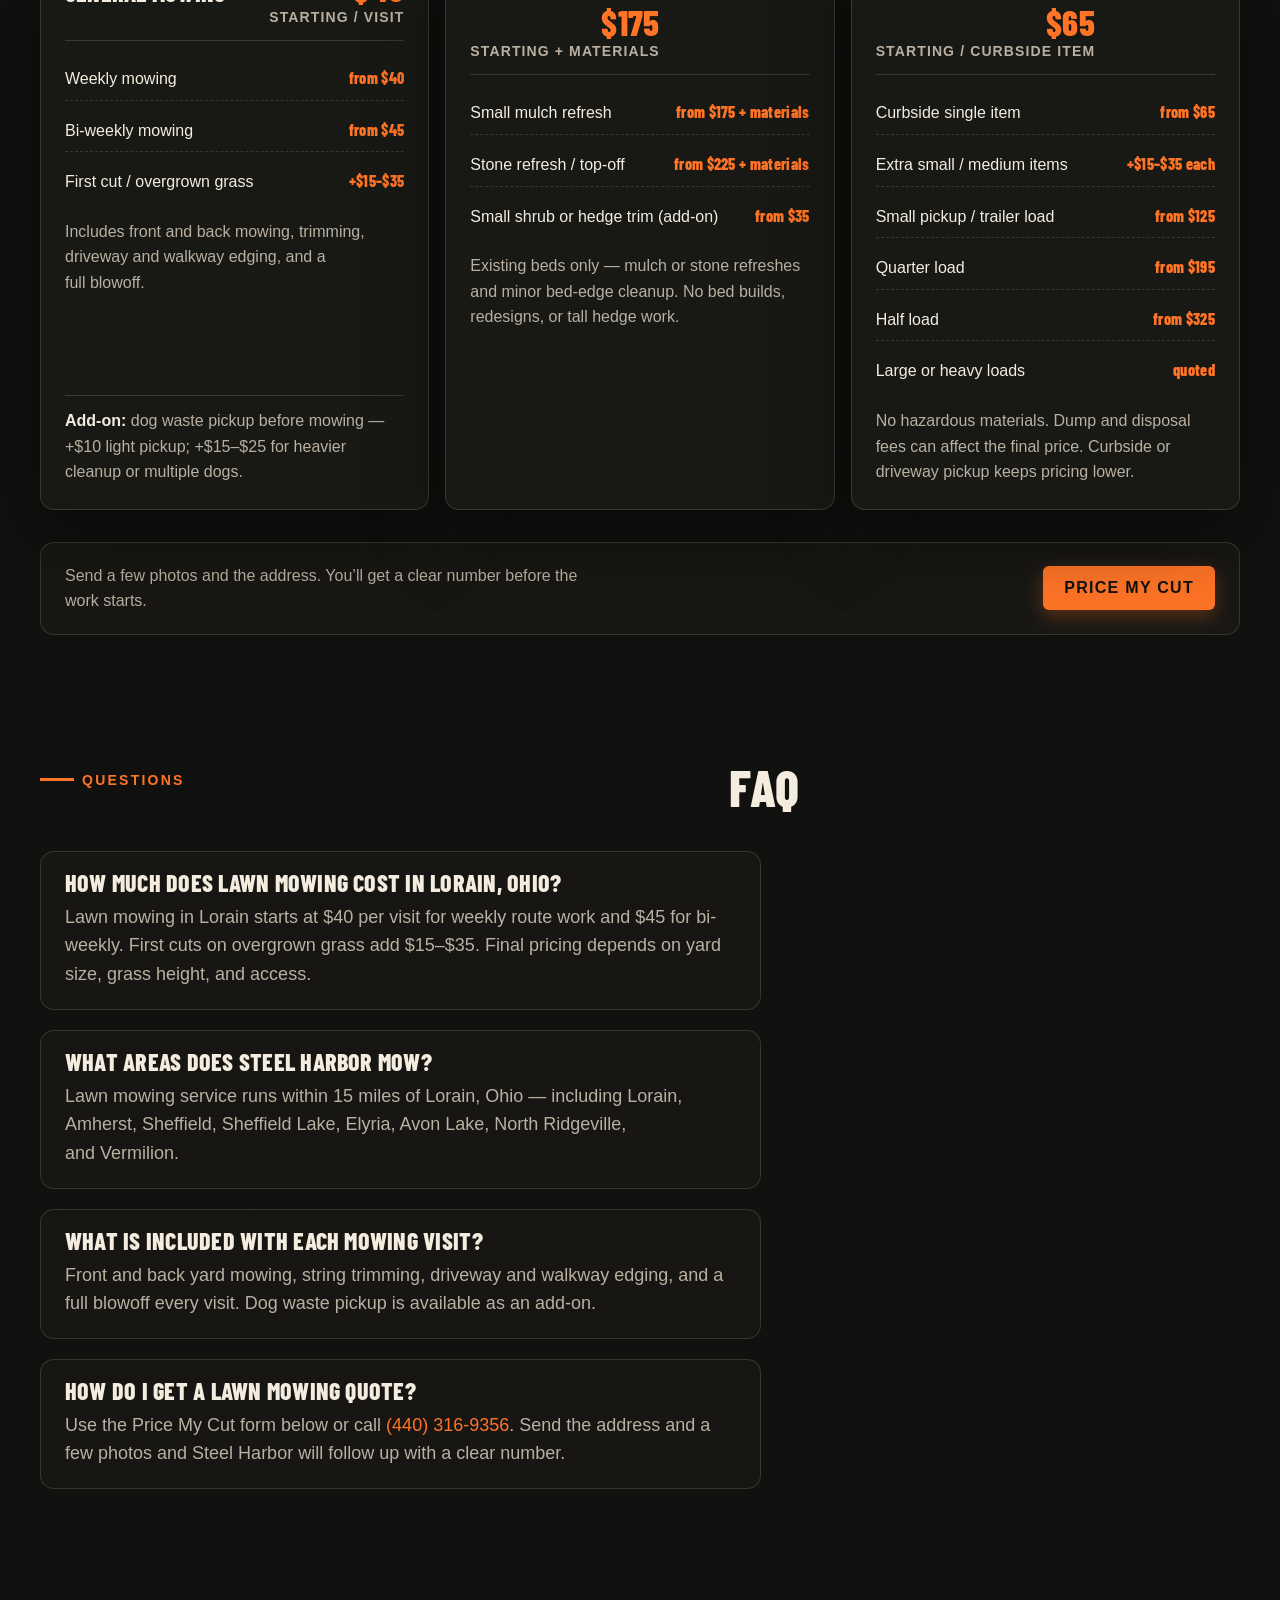
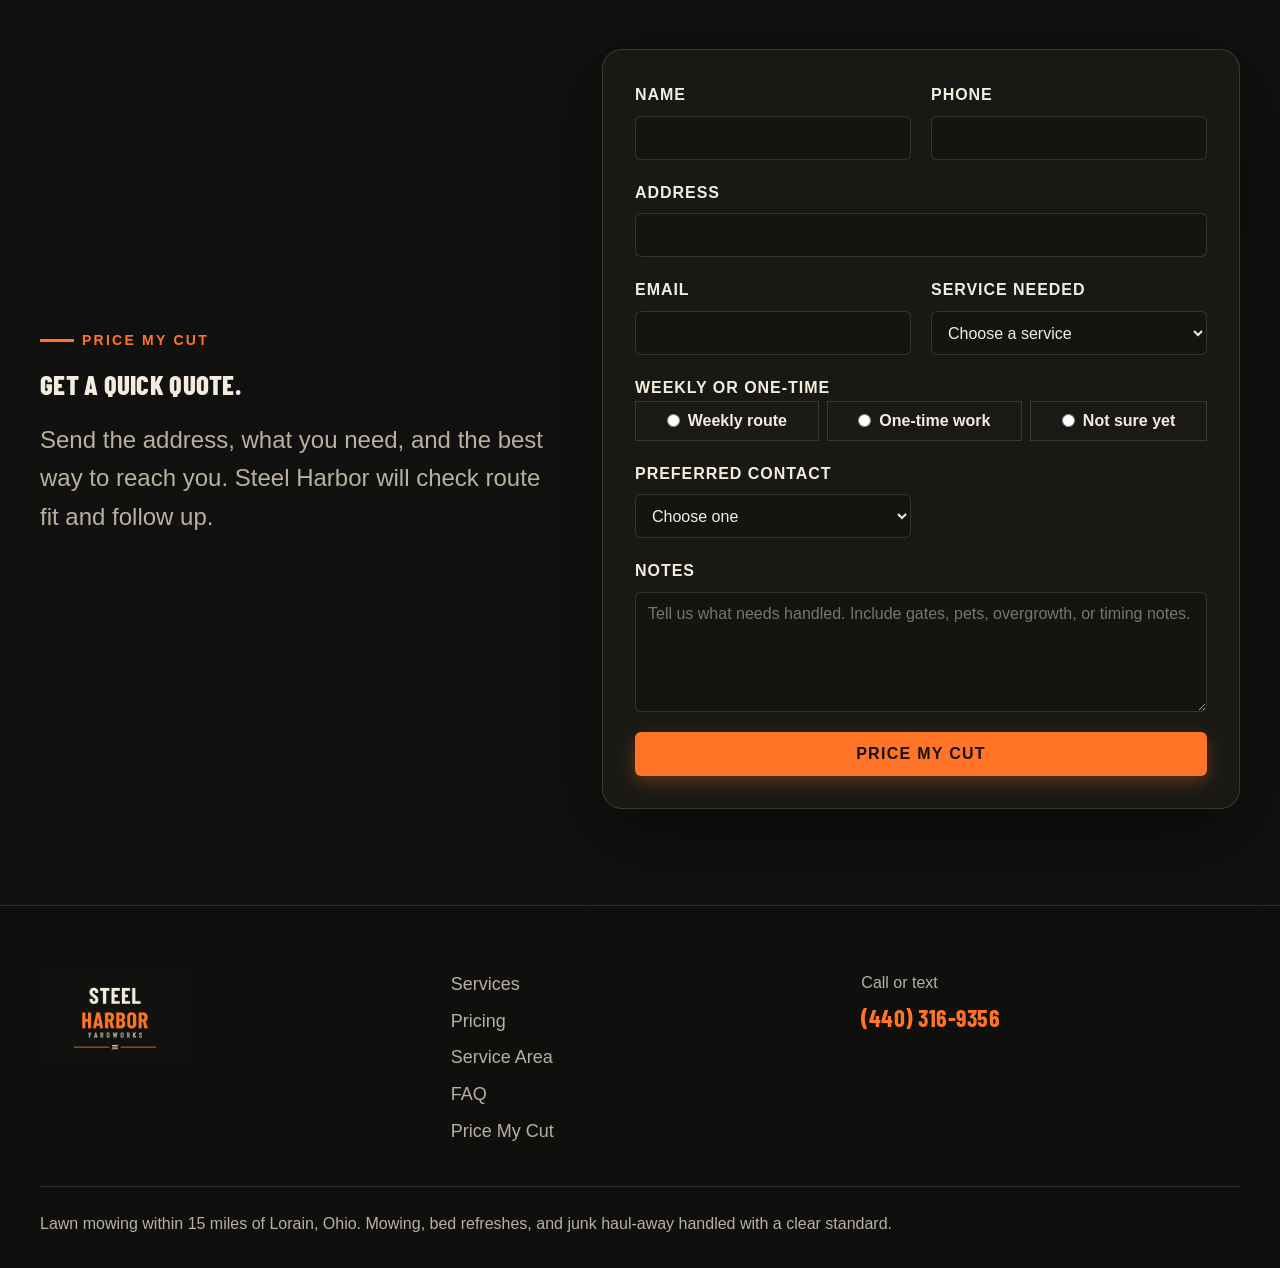
==== commit c7340367: "Add Vermilion, Ohio to service area Include Vermilion in service-area list, FAQ copy, and JSON-LD ar" ====
--- a/index.html
+++ b/index.html
@@ -46,6 +46,7 @@
           { "@type": "City", "name": "Elyria, Ohio" },
           { "@type": "City", "name": "Avon Lake, Ohio" },
           { "@type": "City", "name": "North Ridgeville, Ohio" },
+          { "@type": "City", "name": "Vermilion, Ohio" },
           { "@type": "AdministrativeArea", "name": "Lorain County, Ohio" }
         ],
         "hasOfferCatalog": {
@@ -82,7 +83,7 @@
             "name": "What areas does Steel Harbor Yardworks mow?",
             "acceptedAnswer": {
               "@type": "Answer",
-              "text": "Steel Harbor Yardworks mows lawns within 15 miles of Lorain, Ohio, including Lorain, Amherst, Sheffield, Sheffield Lake, Elyria, Avon Lake, and North Ridgeville."
+              "text": "Steel Harbor Yardworks mows lawns within 15 miles of Lorain, Ohio, including Lorain, Amherst, Sheffield, Sheffield Lake, Elyria, Avon Lake, North Ridgeville, and Vermilion."
             }
           },
           {
@@ -171,7 +172,7 @@
             <p>A 15-mile route keeps scheduling tight and callbacks fast. Steel Harbor serves Lorain, North Ridgeville, and route-fit addresses across nearby Lorain County communities.</p>
           </div>
           <ul class="community-list" aria-label="Nearby communities">
-            <li>Lorain</li><li>North Ridgeville</li><li>Amherst</li><li>Sheffield</li><li>Sheffield Lake</li><li>Elyria</li><li>Avon Lake</li>
+            <li>Lorain</li><li>North Ridgeville</li><li>Amherst</li><li>Sheffield</li><li>Sheffield Lake</li><li>Elyria</li><li>Avon Lake</li><li>Vermilion</li>
           </ul>
         </div>
       </section>
@@ -277,7 +278,7 @@
             </li>
             <li>
               <h3>What areas does Steel Harbor mow?</h3>
-              <p>Lawn mowing service runs within 15 miles of Lorain, Ohio &mdash; including Lorain, Amherst, Sheffield, Sheffield Lake, Elyria, Avon Lake, and North Ridgeville.</p>
+              <p>Lawn mowing service runs within 15 miles of Lorain, Ohio &mdash; including Lorain, Amherst, Sheffield, Sheffield Lake, Elyria, Avon Lake, North Ridgeville, and Vermilion.</p>
             </li>
             <li>
               <h3>What is included with each mowing visit?</h3>
